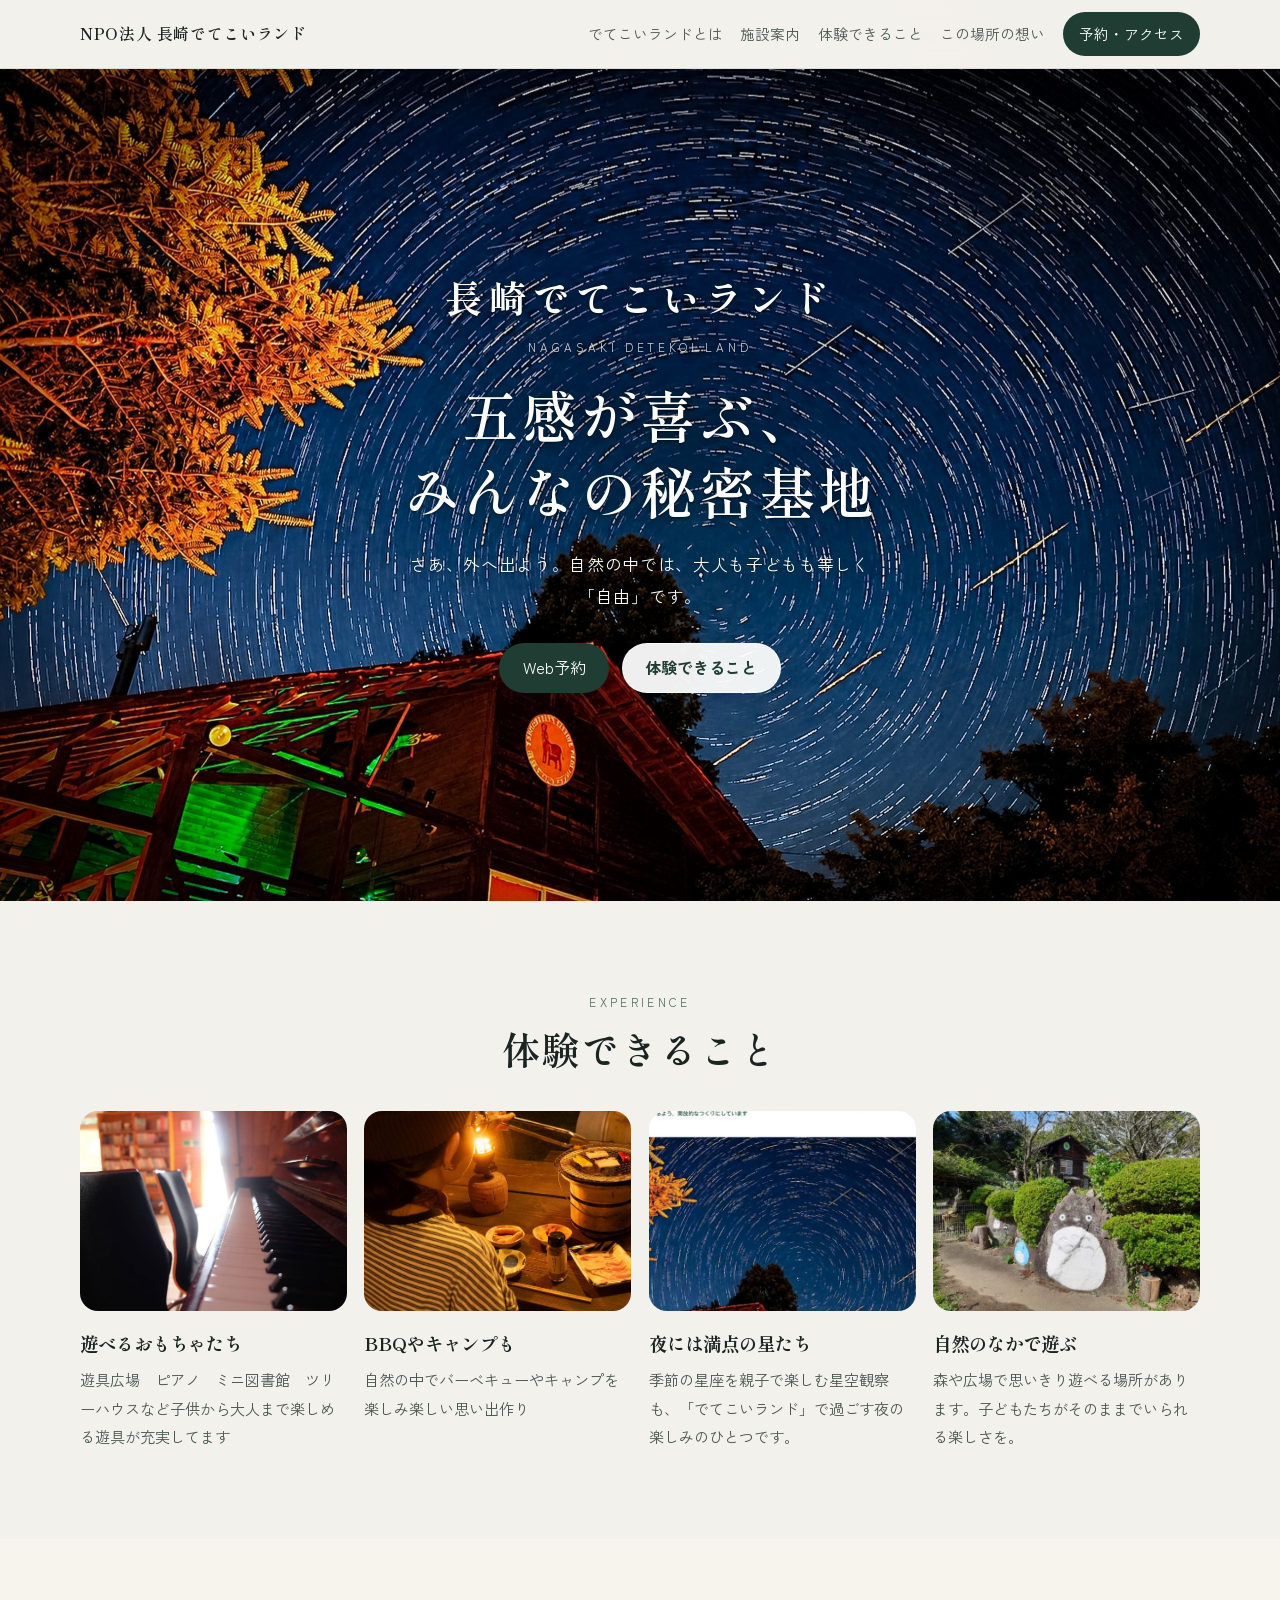
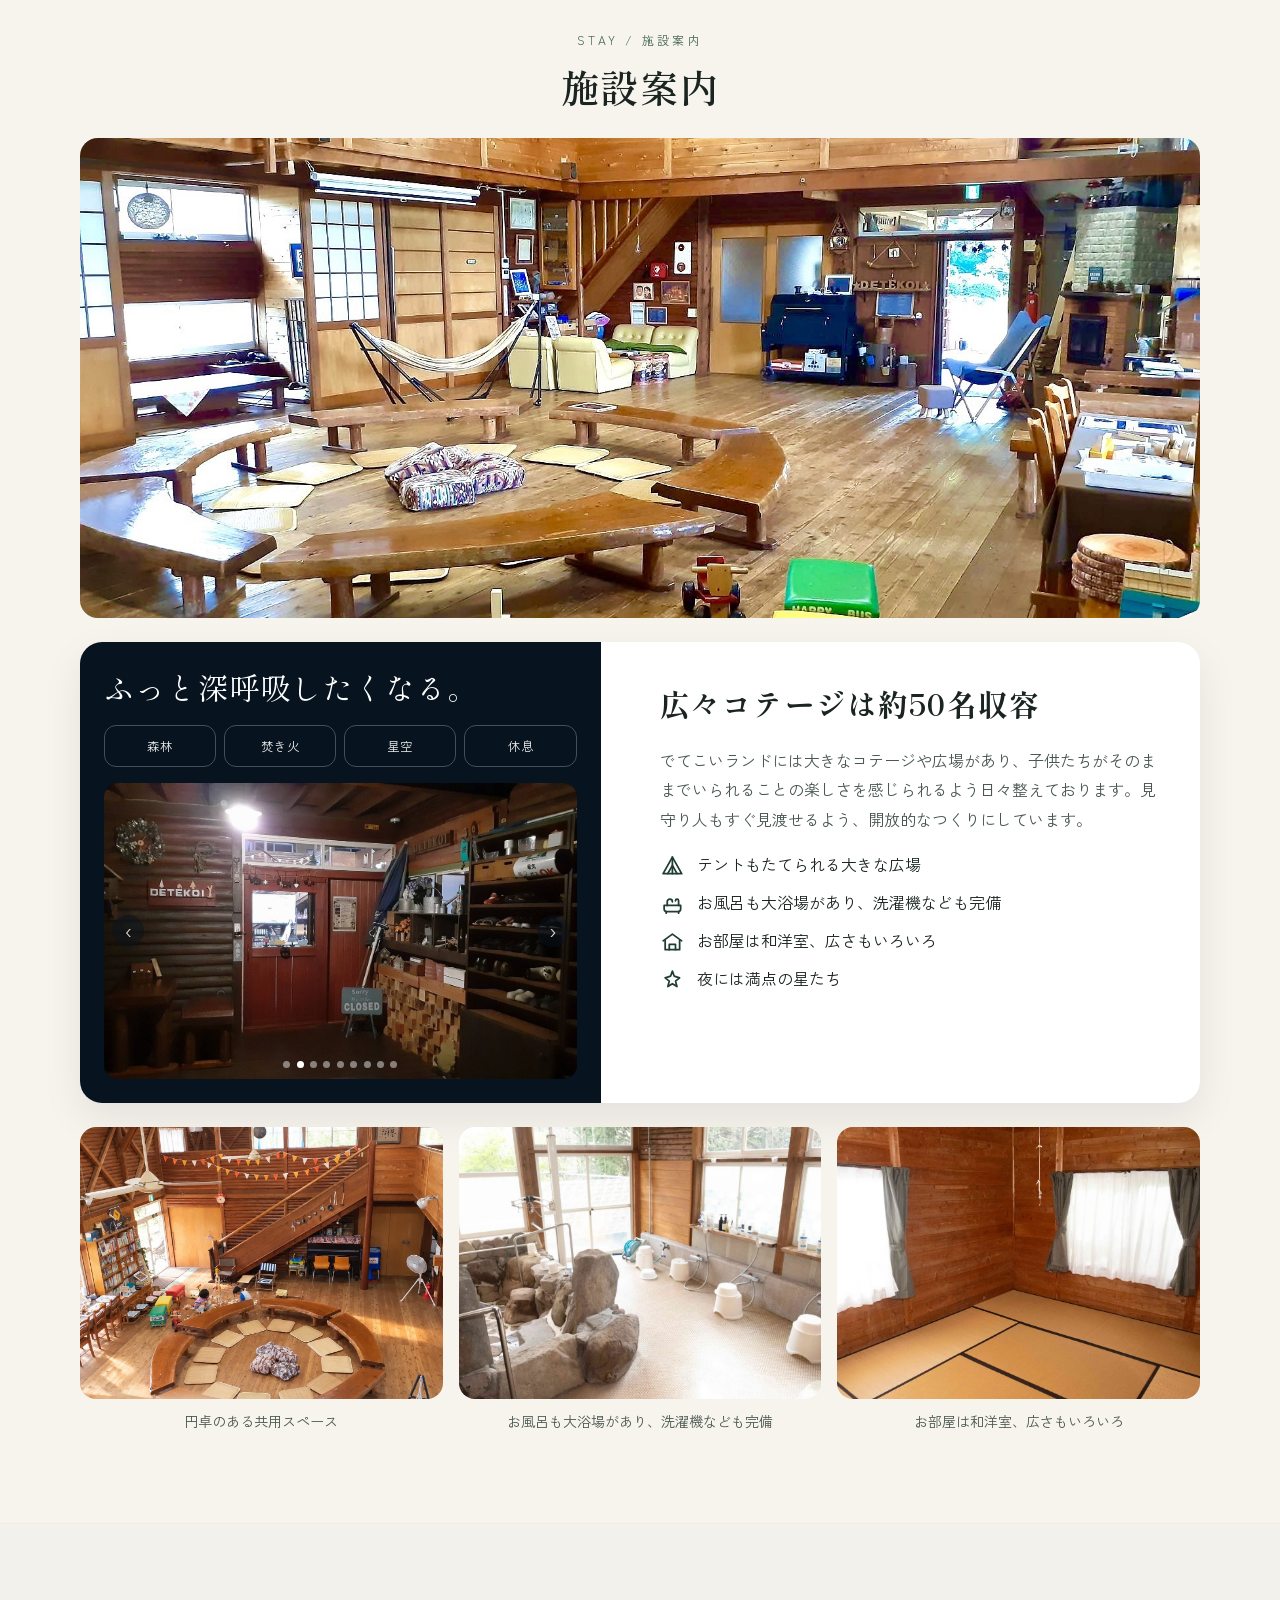
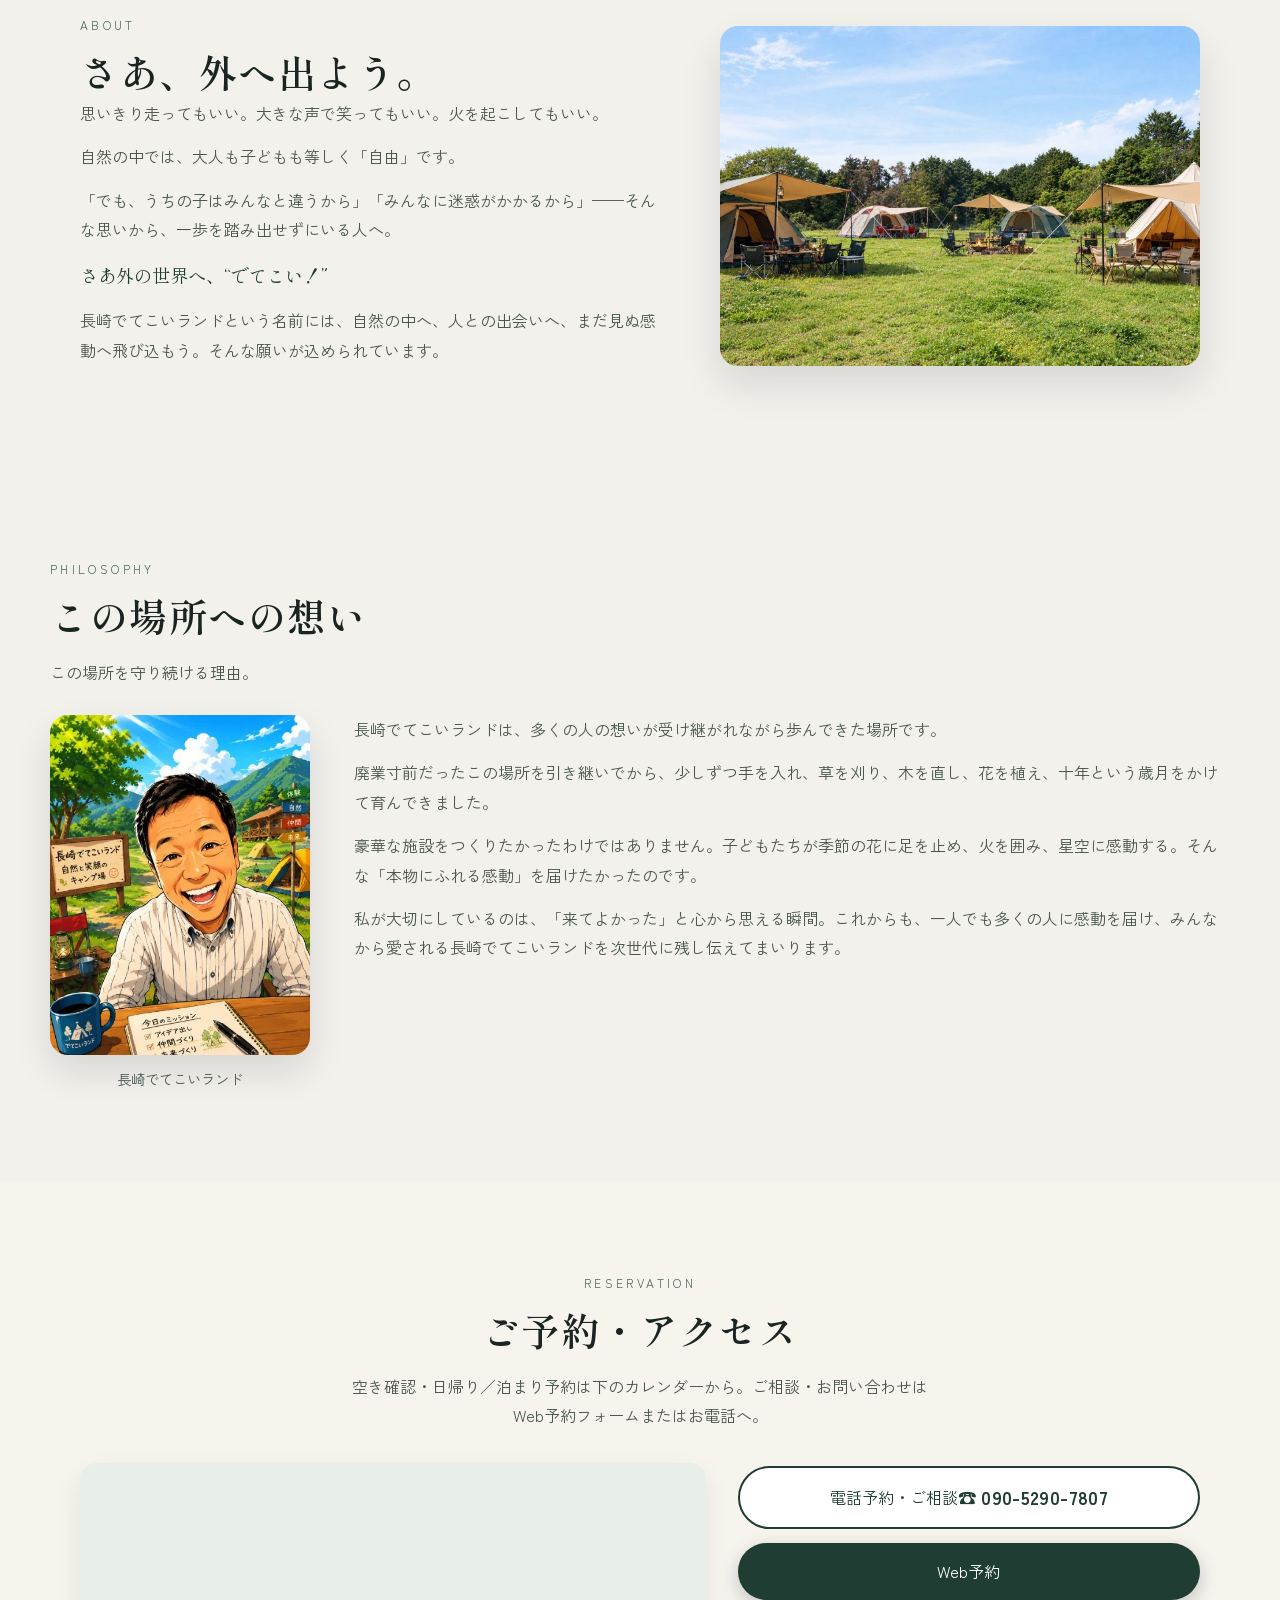
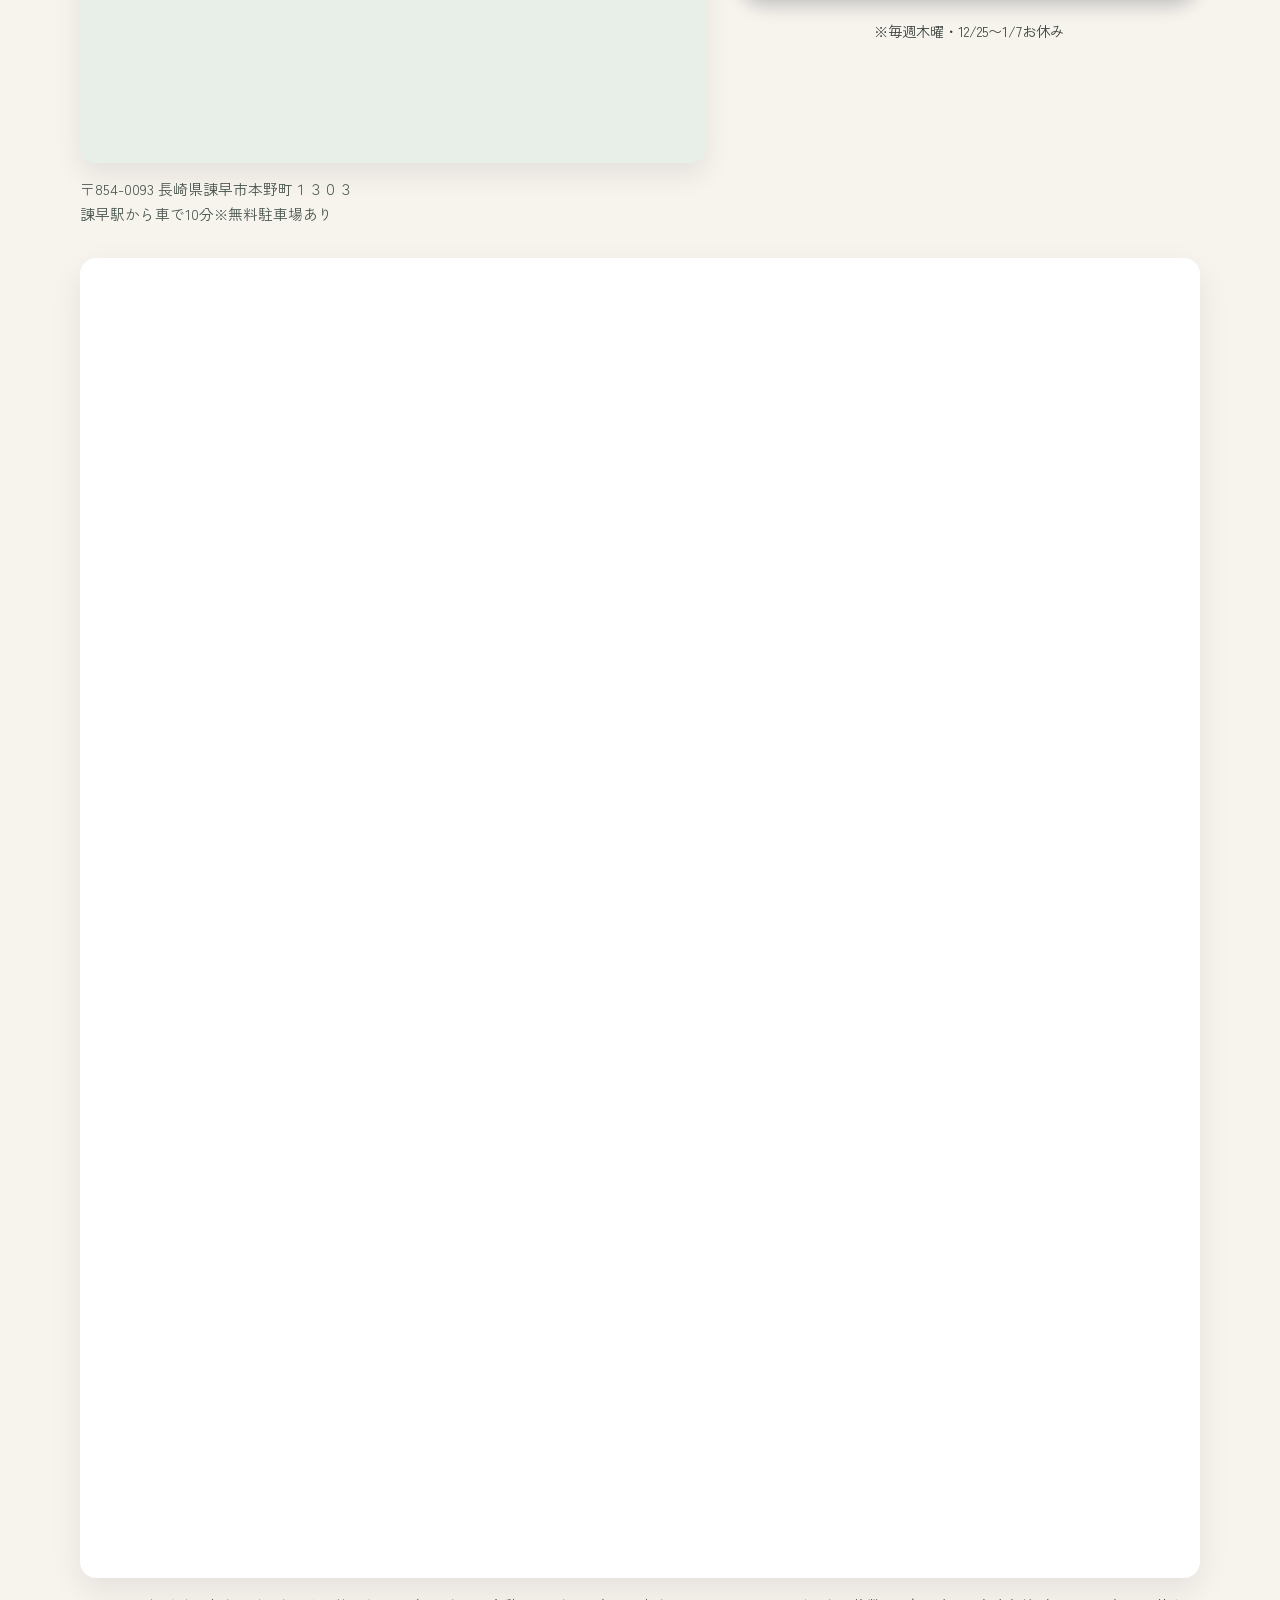
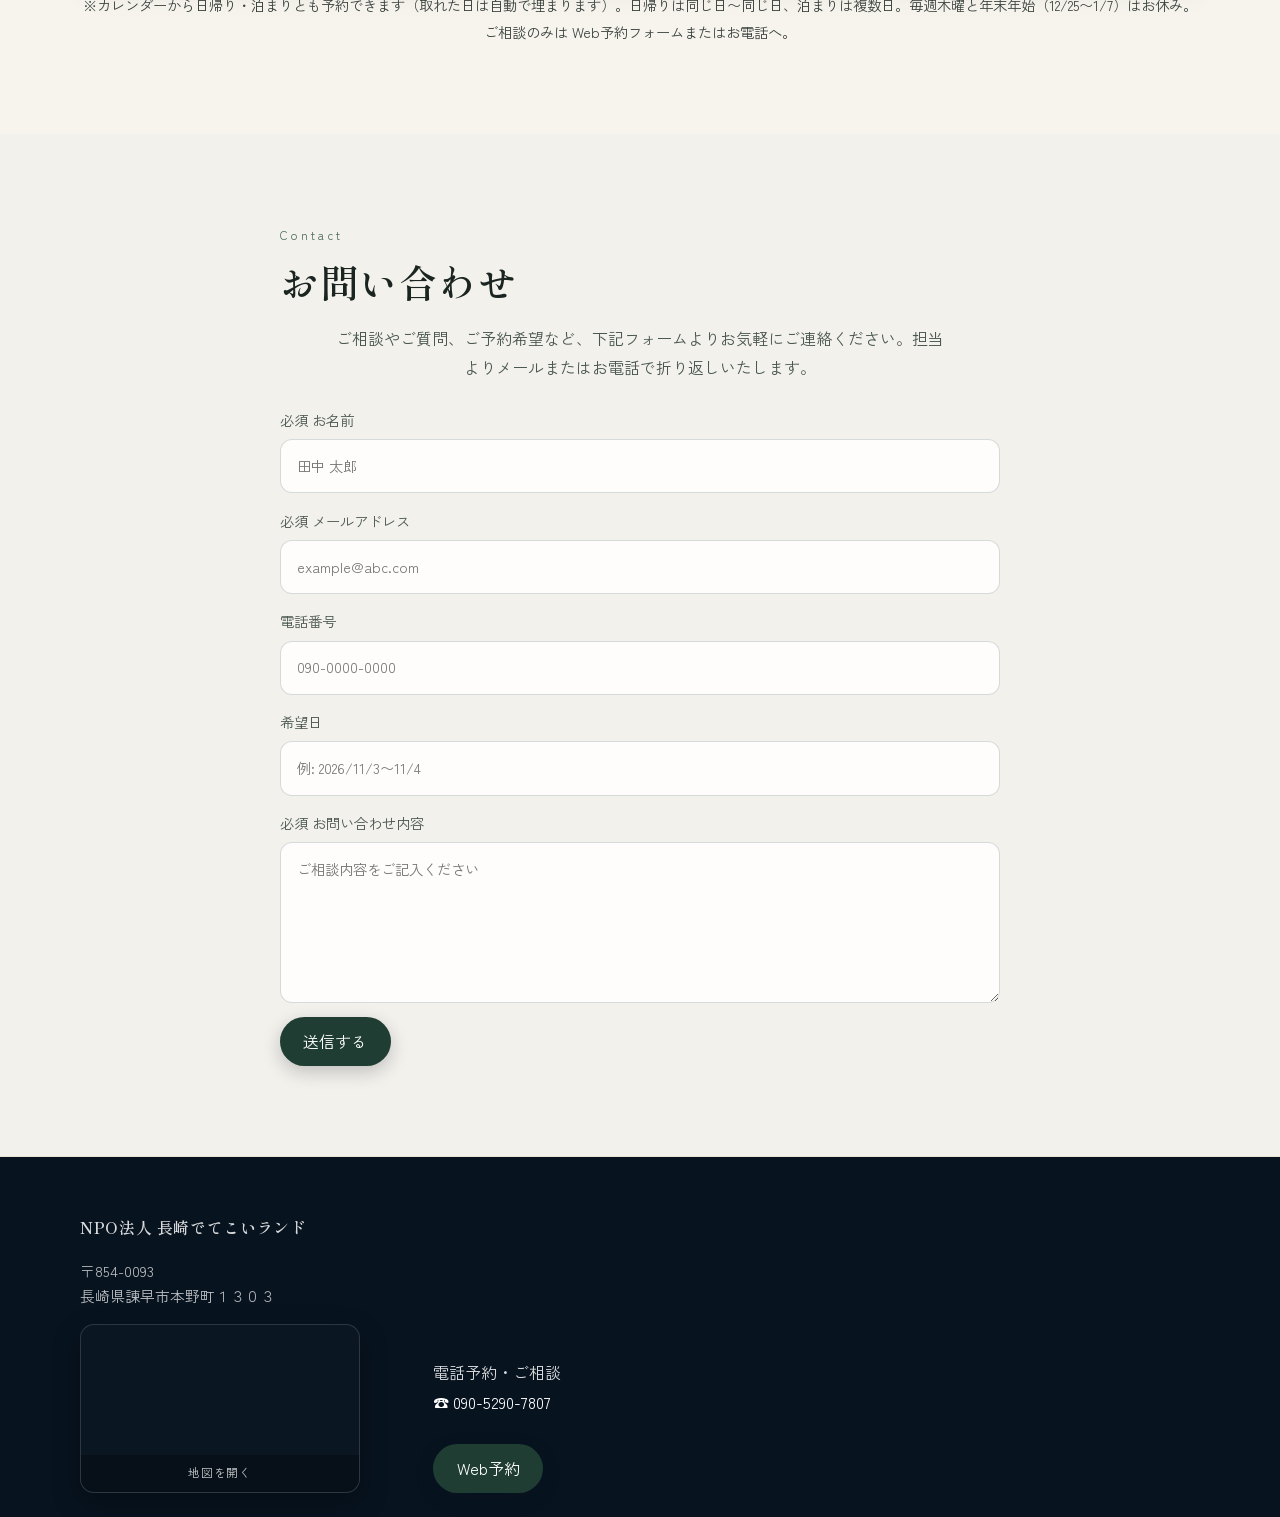
==== detekoi-land-mockup/index.html @ ee95f885 "Update reserve copy for day-use and overnight SuperSaaS booking Reflect calendar booking for both 日帰" ====
<!DOCTYPE html>
<html lang="ja">
<head>
  <meta charset="UTF-8" />
  <meta name="viewport" content="width=device-width, initial-scale=1" />
  <title>長崎でてこいランド｜キャンプ・コテージ・秘密基地（諫早）</title>
  <meta name="description" content="NPO法人長崎でてこいランドは、諫早市本野町の自然の中でキャンプ・コテージ・焚き火・星空を楽しめるみんなの秘密基地。ファミリー向けの自然体験をお待ちしています。" />
  <meta name="robots" content="index,follow" />
  <link rel="canonical" href="https://detekoiland-nagasaki.jp/" />
  <meta property="og:type" content="website" />
  <meta property="og:locale" content="ja_JP" />
  <meta property="og:site_name" content="長崎でてこいランド" />
  <meta property="og:url" content="https://detekoiland-nagasaki.jp/" />
  <meta property="og:title" content="長崎でてこいランド｜キャンプ・コテージ・秘密基地（諫早）" />
  <meta property="og:description" content="NPO法人長崎でてこいランドは、諫早市本野町の自然の中でキャンプ・コテージ・焚き火・星空を楽しめるみんなの秘密基地。ファミリー向けの自然体験をお待ちしています。" />
  <meta property="og:image" content="https://inainai-baa.github.io/ebay-profit-calculator/detekoi-land-mockup/assets/photos/hero-bg.jpg" />
  <meta property="og:image:alt" content="長崎でてこいランドのキャンプ場・コテージ（みんなの秘密基地）" />
  <meta name="twitter:card" content="summary_large_image" />
  <meta name="twitter:title" content="長崎でてこいランド｜キャンプ・コテージ・秘密基地（諫早）" />
  <meta name="twitter:description" content="諫早・本野町でキャンプ・コテージ・焚き火・星空を楽しめるNPO法人長崎でてこいランド。" />
  <meta name="twitter:image" content="https://inainai-baa.github.io/ebay-profit-calculator/detekoi-land-mockup/assets/photos/hero-bg.jpg" />
  <link rel="preconnect" href="https://fonts.googleapis.com" />
  <link rel="preconnect" href="https://fonts.gstatic.com" crossorigin />
  <link href="https://fonts.googleapis.com/css2?family=Shippori+Mincho:wght@500;600;700&family=Zen+Kaku+Gothic+New:wght@400;500;700&display=swap" rel="stylesheet" />
  <link rel="stylesheet" href="./styles.css" />
  <script type="application/ld+json">
  {
    "@context": "https://schema.org",
    "@type": ["Campground", "LodgingBusiness"],
    "name": "長崎でてこいランド",
    "alternateName": [
      "NPO法人長崎でてこいランド",
      "でてこいランド",
      "出てこいランド",
      "Nagasaki Detekoi Land"
    ],
    "description": "長崎県諫早市本野町にある、キャンプ・コテージ・焚き火・星空を楽しめる自然体験施設。みんなの秘密基地としてファミリーキャンプにも対応。",
    "url": "https://detekoiland-nagasaki.jp/",
    "telephone": "+81-90-5290-7807",
    "image": "https://inainai-baa.github.io/ebay-profit-calculator/detekoi-land-mockup/assets/photos/hero-bg.jpg",
    "address": {
      "@type": "PostalAddress",
      "postalCode": "854-0093",
      "addressRegion": "長崎県",
      "addressLocality": "諫早市",
      "streetAddress": "本野町1303",
      "addressCountry": "JP"
    },
    "geo": {
      "@type": "GeoCoordinates",
      "latitude": 32.900883,
      "longitude": 130.042824
    },
    "openingHoursSpecification": {
      "@type": "OpeningHoursSpecification",
      "description": "12/25〜1/7はお休み"
    },
    "amenityFeature": [
      { "@type": "LocationFeatureSpecification", "name": "コテージ宿泊" },
      { "@type": "LocationFeatureSpecification", "name": "テントサイト・広場" },
      { "@type": "LocationFeatureSpecification", "name": "焚き火・BBQ" },
      { "@type": "LocationFeatureSpecification", "name": "星空観察" },
      { "@type": "LocationFeatureSpecification", "name": "大浴場" }
    ]
  }
  </script>
</head>
<body>
  <a class="skip-link" href="#main">本文へスキップ</a>

  <header class="site-header">
    <div class="wrap header__inner">
      <a class="logo" href="#top">NPO法人 長崎でてこいランド</a>
      <button
        class="nav-toggle"
        type="button"
        aria-expanded="false"
        aria-controls="nav"
        data-nav-toggle
      >
        <span aria-hidden="true"></span>
        <span aria-hidden="true"></span>
        <span aria-hidden="true"></span>
        <span class="visually-hidden">メニュー</span>
      </button>
      <nav id="nav" class="nav" data-site-nav aria-label="メインメニュー">
        <a href="#about">でてこいランドとは</a>
        <a href="#facilities">施設案内</a>
        <a href="#services">体験できること</a>
        <a href="#philosophy">この場所の想い</a>
        <a class="nav__cta" href="#reserve">予約・アクセス</a>
      </nav>
    </div>
  </header>

  <main id="main">
    <!-- HERO: anime campsite/lodge Top; Daikanso-like staggered fade-up (Detekoi copy) -->
    <section class="hero" id="top">
      <div class="hero__media" aria-hidden="true">
        <img class="hero__photo" src="./assets/photos/hero-bg.jpg" alt="" />
        <div class="hero__veil"></div>
      </div>
      <div class="hero__content">
        <h1 class="hero__brand hero__reveal" data-reveal-delay="0">
          <span>長崎でてこいランド</span>
          <span class="hero__en">NAGASAKI DETEKOI LAND</span>
        </h1>
        <p class="hero__catch hero__reveal" data-reveal-delay="1">五感が喜ぶ、<br />みんなの秘密基地</p>
        <p class="hero__support hero__reveal" data-reveal-delay="2">さあ、外へ出よう。自然の中では、大人も子どもも等しく「自由」です。</p>
        <div class="hero__actions hero__reveal" data-reveal-delay="3">
          <a class="btn btn--solid" href="#contact">Web予約</a>
          <a class="btn btn--hero-secondary" href="#services">体験できること</a>
        </div>
      </div>
    </section>

    <!-- SERVICES (no scarecrow) -->
    <section class="section" id="services" data-reveal>
      <div class="wrap">
        <p class="label">EXPERIENCE</p>
        <h2>体験できること</h2>
        <div class="services" data-services-track tabindex="0">
          <article>
            <img src="./assets/photos/08-toys.jpg" alt="でてこいランドのピアノ" loading="lazy" />
            <h3>遊べるおもちゃたち</h3>
            <p>遊具広場　ピアノ　ミニ図書館　ツリーハウスなど子供から大人まで楽しめる遊具が充実してます</p>
          </article>
          <article>
            <img src="./assets/photos/09-campfire.jpg" alt="長崎でてこいランドの焚き火・BBQキャンプ体験" loading="lazy" />
            <h3>BBQやキャンプも</h3>
            <p>自然の中でバーベキューやキャンプを楽しみ楽しい思い出作り</p>
          </article>
          <article>
            <img src="./assets/photos/14-star-trails.jpg" alt="諫早・本野町で眺める長崎の星空（星の軌跡）" loading="lazy" />
            <h3>夜には満点の星たち</h3>
            <p>季節の星座を親子で楽しむ星空観察も、「でてこいランド」で過ごす夜の楽しみのひとつです。</p>
          </article>
          <article>
            <img src="./assets/photos/13-totoro-rocks.jpg" alt="でてこいランド周辺の自然のなかで遊ぶ岩場" loading="lazy" />
            <h3>自然のなかで遊ぶ</h3>
            <p>森や広場で思いきり遊べる場所があります。子どもたちがそのままでいられる楽しさを。</p>
          </article>
        </div>
        <p class="swipe-hint">← スワイプして見る →</p>
      </div>
    </section>

    <!-- FACILITY INTRO (client-requested STAY block) -->
    <section class="section section--soft" id="facilities" data-reveal>
      <div class="wrap">
        <p class="label">STAY / 施設案内</p>
        <h2>施設案内</h2>
        <figure class="facility-overview">
          <img src="./assets/photos/facility-overview.jpg" alt="長崎でてこいランドの広々としたコテージ内観" loading="lazy" />
        </figure>
        <div class="stay-panel">
          <div class="stay-panel__visual">
            <p class="stay-panel__catch soft-reveal">ふっと深呼吸したくなる。</p>
            <ul class="stay-cues" aria-label="施設の雰囲気">
              <li><span>森林</span></li>
              <li><span>焚き火</span></li>
              <li><span>星空</span></li>
              <li><span>休息</span></li>
            </ul>
            <div class="facility-slideshow" data-facility-slideshow aria-roledescription="carousel" aria-label="施設写真スライドショー">
              <div class="facility-slideshow__viewport">
                <img class="is-active" src="./assets/photos/slides/slide-01-night-lodge.jpg" alt="夜、あたたかな灯りがともるログハウス" />
                <img src="./assets/photos/slides/slide-02-genkan.jpg" alt="でてこいランドの玄関" loading="lazy" />
                <img src="./assets/photos/slides/slide-03-deck.jpg" alt="デッキとDETEKOIのサイン" loading="lazy" />
                <img src="./assets/photos/slides/slide-05-desks.jpg" alt="学校机と黒板のある木の部屋" loading="lazy" />
                <img src="./assets/photos/slides/slide-06-bath.jpg" alt="大浴場" loading="lazy" />
                <img src="./assets/photos/slides/slide-07-washitsu.jpg" alt="和室のお部屋" loading="lazy" />
                <img src="./assets/photos/slides/slide-08-toys.jpg" alt="おもちゃコーナー" loading="lazy" />
                <img src="./assets/photos/slides/slide-09-field.jpg" alt="大きな広場" loading="lazy" />
                <img src="./assets/photos/slides/slide-10-entrance.jpg" alt="施設へのアプローチ" loading="lazy" />
              </div>
              <div class="facility-slideshow__dots" data-slideshow-dots aria-hidden="true"></div>
              <button type="button" class="facility-slideshow__btn facility-slideshow__btn--prev" data-slideshow-prev aria-label="前の写真">‹</button>
              <button type="button" class="facility-slideshow__btn facility-slideshow__btn--next" data-slideshow-next aria-label="次の写真">›</button>
            </div>
          </div>
          <div class="stay-panel__copy">
            <h3>広々コテージは約50名収容</h3>
            <p>でてこいランドには大きなコテージや広場があり、子供たちがそのままでいられることの楽しさを感じられるよう日々整えております。見守り人もすぐ見渡せるよう、開放的なつくりにしています。</p>
            <ul class="bullets">
              <li>
                <span class="bullet-icon" aria-hidden="true">
                  <svg viewBox="0 0 24 24" fill="none" stroke="currentColor" stroke-width="1.7" stroke-linecap="round" stroke-linejoin="round"><path d="M12 3 3 19h18L12 3z"/><path d="M12 3v16"/><path d="M7.5 19 12 11l4.5 8"/></svg>
                </span>
                <span>テントもたてられる大きな広場</span>
              </li>
              <li>
                <span class="bullet-icon" aria-hidden="true">
                  <svg viewBox="0 0 24 24" fill="none" stroke="currentColor" stroke-width="1.7" stroke-linecap="round" stroke-linejoin="round"><path d="M4 13h16v3.5A2.5 2.5 0 0 1 17.5 19h-11A2.5 2.5 0 0 1 4 16.5V13z"/><path d="M7 13V9.5a2.5 2.5 0 0 1 5 0"/><path d="M18 13V8.5a1.5 1.5 0 1 0-3 0"/><path d="M6 19v1.5"/><path d="M18 19v1.5"/></svg>
                </span>
                <span>お風呂も大浴場があり、洗濯機なども完備</span>
              </li>
              <li>
                <span class="bullet-icon" aria-hidden="true">
                  <svg viewBox="0 0 24 24" fill="none" stroke="currentColor" stroke-width="1.7" stroke-linecap="round" stroke-linejoin="round"><path d="M3 10.5 12 4l9 6.5"/><path d="M5 10v9h14v-9"/><path d="M9 19v-5h6v5"/></svg>
                </span>
                <span>お部屋は和洋室、広さもいろいろ</span>
              </li>
              <li>
                <span class="bullet-icon" aria-hidden="true">
                  <svg viewBox="0 0 24 24" fill="none" stroke="currentColor" stroke-width="1.7" stroke-linecap="round" stroke-linejoin="round"><path d="m12 3 1.7 4.8L19 9.5l-4 3.2L16.4 18 12 15.2 7.6 18 9 12.7l-4-3.2 5.3-1.7L12 3z"/></svg>
                </span>
                <span>夜には満点の星たち</span>
              </li>
            </ul>
          </div>
        </div>
        <div class="facility-strip">
          <figure>
            <img src="./assets/photos/04-facility-interior.jpg" alt="円卓のある共用スペース" loading="lazy" />
            <figcaption>円卓のある共用スペース</figcaption>
          </figure>
          <figure>
            <img src="./assets/photos/07-bath.jpg" alt="大浴場" loading="lazy" />
            <figcaption>お風呂も大浴場があり、洗濯機なども完備</figcaption>
          </figure>
          <figure>
            <img src="./assets/photos/06-guest-room.jpg" alt="和室" loading="lazy" />
            <figcaption>お部屋は和洋室、広さもいろいろ</figcaption>
          </figure>
        </div>
      </div>
    </section>

    <!-- ABOUT + 玄関 photo (not fence) -->
    <section class="section" id="about" data-reveal>
      <div class="wrap split">
        <div>
          <p class="label">ABOUT</p>
          <h2>さあ、外へ出よう。</h2>
          <div class="prose">
            <p>思いきり走ってもいい。大きな声で笑ってもいい。火を起こしてもいい。</p>
            <p>自然の中では、大人も子どもも等しく「自由」です。</p>
            <p>「でも、うちの子はみんなと違うから」「みんなに迷惑がかかるから」——そんな思いから、一歩を踏み出せずにいる人へ。</p>
            <p class="em">さあ外の世界へ、“でてこい！”</p>
            <p>長崎でてこいランドという名前には、自然の中へ、人との出会いへ、まだ見ぬ感動へ飛び込もう。そんな願いが込められています。</p>
          </div>
        </div>
        <figure>
          <img src="./assets/photos/18-campsite-tents-field.jpg" alt="長崎でてこいランドの広場に並ぶテントとキャンプサイト" loading="lazy" />
        </figure>
      </div>
    </section>

    <!-- PHILOSOPHY + caricature -->
    <section class="section" id="philosophy" data-reveal>
      <div class="wrap philosophy-wrap">
        <p class="label">PHILOSOPHY</p>
        <h2>この場所への想い</h2>
        <p class="lede lede--left">この場所を守り続ける理由。</p>
        <div class="philosophy-grid">
          <figure class="portrait">
            <img src="./assets/photos/17-director-illust.jpg" alt="長崎でてこいランド 似顔ライター画" loading="lazy" />
            <figcaption>長崎でてこいランド</figcaption>
          </figure>
          <div class="prose philosophy-copy">
            <p>長崎でてこいランドは、多くの人の想いが受け継がれながら歩んできた場所です。</p>
            <p>廃業寸前だったこの場所を引き継いでから、少しずつ手を入れ、草を刈り、木を直し、花を植え、十年という歳月をかけて育んできました。</p>
            <p>豪華な施設をつくりたかったわけではありません。子どもたちが季節の花に足を止め、火を囲み、星空に感動する。そんな「本物にふれる感動」を届けたかったのです。</p>
            <p>私が大切にしているのは、「来てよかった」と心から思える瞬間。これからも、一人でも多くの人に感動を届け、みんなから愛される長崎でてこいランドを次世代に残し伝えてまいります。</p>
          </div>
        </div>
      </div>
    </section>

    <!-- ご予約・アクセス (ported from old Studio reservation block; stays on Variant B) -->
    <section class="section section--soft reserve-section" id="reserve" data-reveal>
      <div class="wrap">
        <p class="label">RESERVATION</p>
        <h2>ご予約・アクセス</h2>
        <p class="lede">空き確認・日帰り／泊まり予約は下のカレンダーから。ご相談・お問い合わせは Web予約フォームまたはお電話へ。</p>

        <div class="reserve-grid">
          <div class="reserve-map">
            <iframe
              title="長崎でてこいランドの地図"
              loading="lazy"
              referrerpolicy="no-referrer-when-downgrade"
              src="https://maps.google.com/maps?q=%E9%95%B7%E5%B4%8E%E3%81%A7%E3%81%A6%E3%81%93%E3%81%84%E3%83%A9%E3%83%B3%E3%83%89+%E8%AB%A7%E6%97%A9%E5%B8%82%E6%9C%AC%E9%87%8E%E7%94%BA&z=15&output=embed&hl=ja"
            ></iframe>
            <address class="reserve-address">
              〒854-0093 長崎県諫早市本野町１３０３<br />
              諫早駅から車で10分※無料駐車場あり
            </address>
          </div>

          <div class="reserve-actions">
            <a class="btn btn--outline reserve-phone" href="tel:09052907807">
              電話予約・ご相談<br /><strong>☎ 090-5290-7807</strong>
            </a>
            <a class="btn btn--solid reserve-web" href="#contact">Web予約</a>
            <p class="note reserve-holiday">※毎週木曜・12/25〜1/7お休み</p>
          </div>
        </div>

        <!--
          Calendar source (2026-10-16): SuperSaaS Resource schedule「日貸し」(id 854289)
          https://www.supersaas.jp/schedule/detekoiland/日貸し
          One facility resource; guest picks 利用区分 日帰り/泊まり; from–to dates.
          Thursday weekly closed + 12/25–1/7 special closed. Map / phone / Web予約→#contact unchanged.
        -->
        <div
          class="reserve-calendar is-ready"
          id="reserve-calendar"
          data-calendar-source="supersaas"
          data-supersaas-account="detekoiland"
          data-supersaas-schedule-url="https://www.supersaas.jp/schedule/detekoiland/日貸し?view=month"
        >
          <iframe
            class="reserve-calendar__frame"
            id="reserve-calendar-frame"
            title="長崎でてこいランド 日帰り・泊まり予約カレンダー"
            loading="lazy"
            referrerpolicy="no-referrer-when-downgrade"
            data-calendar-embed
            src="https://www.supersaas.jp/schedule/detekoiland/日貸し?view=month"
          ></iframe>
        </div>
        <p class="note reserve-calendar-note" id="booking">
          ※カレンダーから日帰り・泊まりとも予約できます（取れた日は自動で埋まります）。日帰りは同じ日〜同じ日、泊まりは複数日。毎週木曜と年末年始（12/25〜1/7）はお休み。ご相談のみは Web予約フォームまたはお電話へ。
        </p>
      </div>
    </section>

    <!-- CONTACT (in-page on Variant B — Web予約 stays on B) -->
    <section class="section" id="contact" data-reveal>
      <div class="wrap narrow">
        <p class="label">Contact</p>
        <h2>お問い合わせ</h2>
        <p class="lede">ご相談やご質問、ご予約希望など、下記フォームよりお気軽にご連絡ください。担当よりメールまたはお電話で折り返しいたします。</p>
        <form class="form" id="contact-form" name="お問い合わせ_B" action="#contact" method="get">
          <label>
            必須 お名前
            <input type="text" name="name" placeholder="田中 太郎" required autocomplete="name" />
          </label>
          <label>
            必須 メールアドレス
            <input type="email" name="email" placeholder="example@abc.com" required autocomplete="email" />
          </label>
          <label>
            電話番号
            <input type="tel" name="tel" placeholder="090-0000-0000" autocomplete="tel" />
          </label>
          <label>
            希望日
            <input type="text" name="preferred_date" placeholder="例: 2026/11/3〜11/4" />
          </label>
          <label>
            必須 お問い合わせ内容
            <textarea name="message" rows="5" placeholder="ご相談内容をご記入ください" required></textarea>
          </label>
          <button class="btn btn--solid" type="submit">送信する</button>
        </form>
      </div>
    </section>
  </main>

  <footer class="footer">
    <div class="wrap footer__inner">
      <div class="footer__left">
        <div class="footer__brand">
          <p class="logo">NPO法人 長崎でてこいランド</p>
          <p>〒854-0093<br />長崎県諫早市本野町１３０３</p>
        </div>
        <a
          class="footer__map"
          href="https://www.google.com/maps/search/?api=1&query=%E9%95%B7%E5%B4%8E%E3%81%A7%E3%81%A6%E3%81%93%E3%81%84%E3%83%A9%E3%83%B3%E3%83%89+%E8%AB%A7%E6%97%A9%E5%B8%82%E6%9C%AC%E9%87%8E%E7%94%BA"
          target="_blank"
          rel="noopener noreferrer"
          aria-label="Googleマップで長崎でてこいランドの場所を開く"
        >
          <iframe
            title="長崎でてこいランドの地図"
            loading="lazy"
            referrerpolicy="no-referrer-when-downgrade"
            src="https://maps.google.com/maps?q=%E9%95%B7%E5%B4%8E%E3%81%A7%E3%81%A6%E3%81%93%E3%81%84%E3%83%A9%E3%83%B3%E3%83%89+%E8%AB%A7%E6%97%A9%E5%B8%82%E6%9C%AC%E9%87%8E%E7%94%BA&z=15&output=embed&hl=ja"
          ></iframe>
          <span class="footer__map-caption">地図を開く</span>
        </a>
      </div>
      <div class="footer__contact">
        <p>電話予約・ご相談<br /><a href="tel:09052907807">☎ 090-5290-7807</a></p>
        <a class="btn btn--solid" href="#contact">Web予約</a>
      </div>
    </div>
  </footer>
  <script src="./main.js" defer></script>
</body>
</html>
---- detekoi-land-mockup/styles.css ----
:root {
  --night: #0b1c2c;
  --night-deep: #07131f;
  --forest: #1f3d32;
  --moss: #4a6b58;
  --wood: #a67c52;
  --sand: #ebe4d6;
  --mist: #f3f1ec;
  --ink: #1a2420;
  --soft: #4a5750;
  --white: #fbfcfb;
  --font-display: "Shippori Mincho", "Hiragino Mincho ProN", serif;
  --font-body: "Zen Kaku Gothic New", "Hiragino Sans", sans-serif;
  --ease: cubic-bezier(0.22, 1, 0.36, 1);
}

* { box-sizing: border-box; }
html { scroll-behavior: smooth; }
body {
  margin: 0;
  font-family: var(--font-body);
  color: var(--ink);
  background:
    radial-gradient(900px 420px at 100% 0%, rgba(31,61,50,.08), transparent 60%),
    linear-gradient(180deg, var(--mist), var(--sand));
  line-height: 1.85;
}
img { max-width: 100%; display: block; height: auto; }
a { color: inherit; text-decoration: none; }
button, input, textarea { font: inherit; }
.skip-link { position: absolute; left: 1rem; top: -4rem; background: var(--forest); color: #fff; padding: .7rem 1rem; }
.skip-link:focus { top: 1rem; }
.wrap { width: min(1120px, calc(100% - 2.5rem)); margin: 0 auto; }

.site-header {
  position: sticky; top: 0; z-index: 40;
  backdrop-filter: blur(12px);
  background: rgba(243,241,236,.9);
  border-bottom: 1px solid rgba(31,61,50,.1);
}
.header__inner {
  position: relative;
  min-height: 68px;
  display: flex;
  align-items: center;
  justify-content: space-between;
  gap: 1rem;
}
.logo { font-family: var(--font-display); font-weight: 600; letter-spacing: .04em; }
.visually-hidden {
  position: absolute; width: 1px; height: 1px; padding: 0; margin: -1px;
  overflow: hidden; clip: rect(0, 0, 0, 0); white-space: nowrap; border: 0;
}
.nav { display: flex; gap: 1.1rem; align-items: center; font-size: .92rem; color: var(--soft); }
.nav__cta { background: var(--forest); color: #fff !important; padding: .5rem 1rem; border-radius: 999px; }
.nav-toggle {
  display: none;
  width: 2.6rem;
  height: 2.6rem;
  border: 0;
  border-radius: 10px;
  background: transparent;
  padding: 0.55rem;
  cursor: pointer;
  position: relative;
  z-index: 2;
}
.nav-toggle span[aria-hidden="true"] {
  display: block;
  height: 2px;
  margin: 5px 0;
  background: var(--forest);
  border-radius: 2px;
  transition: transform .25s var(--ease), opacity .2s var(--ease);
}
.nav-toggle[aria-expanded="true"] span[aria-hidden="true"]:nth-child(1) {
  transform: translateY(7px) rotate(45deg);
}
.nav-toggle[aria-expanded="true"] span[aria-hidden="true"]:nth-child(2) {
  opacity: 0;
}
.nav-toggle[aria-expanded="true"] span[aria-hidden="true"]:nth-child(3) {
  transform: translateY(-7px) rotate(-45deg);
}
body.nav-open { overflow: hidden; }

.hero {
  position: relative; min-height: calc(100svh - 68px);
  display: grid; place-items: center; color: var(--white); overflow: hidden;
}
.hero__media { position: absolute; inset: 0; }
.hero__media img,
.hero__photo {
  width: 100%; height: 100%; object-fit: cover; object-position: center 42%;
  transform: scale(1.08);
  opacity: 0;
  animation: heroBgIn 1500ms var(--ease) forwards;
}
.hero.is-settled .hero__photo {
  animation: heroBgIn 1500ms var(--ease) forwards, heroKenBurns 20s ease-in-out 1.5s infinite alternate;
}
/* Daytime campsite hero — hide night starfield; keep source image shadows as-is */
.hero__media canvas { display: none; }
.hero__veil {
  display: none;
}
.hero__content {
  position: relative; z-index: 1; text-align: center;
  padding: 4rem 1.25rem 5rem; max-width: 46rem;
  /* Text-only readability — no full-bleed dim over the art */
  text-shadow:
    0 1px 2px rgba(0,0,0,.5),
    0 2px 14px rgba(0,0,0,.35),
    0 0 28px rgba(0,0,0,.22);
}
.hero__content::before {
  content: "";
  position: absolute;
  inset: 12% 8%;
  z-index: -1;
  pointer-events: none;
  background: radial-gradient(ellipse at 50% 45%, rgba(0,0,0,.16), transparent 68%);
}
.hero__brand { margin: 0 0 1.15rem; display: grid; gap: .35rem; }
.hero h1.hero__brand {
  font-size: inherit; font-weight: inherit; line-height: inherit; letter-spacing: inherit;
}
.hero__brand span:first-child {
  font-family: var(--font-display); font-size: clamp(1.55rem, 3.2vw, 2.35rem);
  font-weight: 700; letter-spacing: .14em;
}
.hero__en { font-size: .72rem; letter-spacing: .34em; opacity: .82; }
.hero__catch {
  margin: 0; font-family: var(--font-display); font-weight: 600;
  font-size: clamp(2.1rem, 5.5vw, 3.5rem); line-height: 1.35; letter-spacing: .06em;
}
.hero__support {
  margin: 1.35rem auto 0; max-width: 30rem; opacity: .92;
  font-size: clamp(.95rem, 1.6vw, 1.05rem); line-height: 1.9; letter-spacing: .04em;
}
.hero__actions { margin-top: 1.9rem; display: flex; flex-wrap: wrap; gap: .8rem; justify-content: center; text-shadow: none; }

/* Daikanso-like soft “ふわっ” fade-up (brand → catch → support → CTA) */
.hero__reveal {
  opacity: 0;
  transform: translateY(28px);
  animation: heroFadeUp 1600ms cubic-bezier(0.16, 1, 0.3, 1) forwards;
}
.hero__reveal[data-reveal-delay="0"] { animation-delay: 700ms; }
.hero__reveal[data-reveal-delay="1"] { animation-delay: 1400ms; }
.hero__reveal[data-reveal-delay="2"] { animation-delay: 2100ms; }
.hero__reveal[data-reveal-delay="3"] { animation-delay: 2800ms; }

@keyframes heroFadeUp {
  from { opacity: 0; transform: translateY(28px); filter: blur(2px); }
  to { opacity: 1; transform: translateY(0); filter: blur(0); }
}
@keyframes heroBgIn {
  from { opacity: 0; transform: scale(1.08); }
  to { opacity: 1; transform: scale(1); }
}
@keyframes heroKenBurns {
  from { transform: scale(1); }
  to { transform: scale(1.05); }
}
@keyframes softFloatIn {
  from { opacity: 0; transform: translateY(18px); filter: blur(1.5px); }
  to { opacity: 1; transform: translateY(0); filter: blur(0); }
}

@media (prefers-reduced-motion: reduce) {
  .hero__photo,
  .hero.is-settled .hero__photo,
  .hero__reveal,
  .soft-reveal {
    animation: none !important;
    opacity: 1 !important;
    transform: none !important;
    filter: none !important;
  }
}

.btn {
  display: inline-flex; align-items: center; justify-content: center; text-align: center;
  min-height: 3rem; padding: .8rem 1.4rem; border-radius: 999px; border: 1px solid transparent;
  transition: transform .2s var(--ease), background .2s var(--ease);
  line-height: 1.35;
}
.btn:hover { transform: translateY(-1px); }
.btn--solid { background: var(--forest); color: #fff; box-shadow: 0 6px 18px rgba(7,19,31,.22); }
.btn--ghost { border-color: rgba(255,255,255,.7); color: #fff; background: rgba(255,255,255,.06); }
/* Solid cream secondary — readable on busy campsite art */
.btn--hero-secondary {
  border-color: rgba(251,252,251,.95);
  background: rgba(251,252,251,.95);
  color: var(--forest);
  font-weight: 700;
  box-shadow: 0 6px 18px rgba(7,19,31,.2);
}
.btn--hero-secondary:hover { background: #fff; }
.btn--light { background: #fff; color: var(--forest); }

.section {
  position: relative;
  z-index: 1;
  isolation: isolate;
  padding: clamp(3.8rem, 7vw, 5.8rem) 0;
  background: var(--mist);
}
.section--soft { background: #f7f4ee; }
.section--night { background: var(--night-deep); color: rgba(251,252,251,.9); }
.label { margin: 0 0 .6rem; font-size: .75rem; letter-spacing: .28em; color: var(--moss); text-align: center; }
.label--light { color: rgba(232,228,218,.7); }
.section h2, .cta-band h2 {
  margin: 0; text-align: center; font-family: var(--font-display); font-weight: 600;
  font-size: clamp(1.7rem, 3.4vw, 2.4rem); letter-spacing: .04em; line-height: 1.4;
}
.section--night h2 { color: #fff; }
.lede { margin: .9rem auto 0; max-width: 38rem; text-align: center; color: var(--soft); }
.lede--left { text-align: left; margin-left: 0; }
.swipe-hint { display: none; text-align: center; color: var(--soft); font-size: .8rem; letter-spacing: .1em; }

.services {
  margin-top: 2.2rem;
  display: grid; grid-template-columns: repeat(4, minmax(0,1fr)); gap: 1.1rem;
}
.services article { margin: 0; }
.services img { width: 100%; aspect-ratio: 4/3; object-fit: cover; border-radius: 18px; }
.services h3 { margin: .9rem 0 .35rem; font-family: var(--font-display); font-size: 1.15rem; }
.services p { margin: 0; color: var(--soft); font-size: .95rem; }

.cta-band {
  position: relative;
  z-index: 2;
  isolation: isolate;
  margin: 0;
  padding: clamp(3.2rem, 6vw, 4.8rem) 0;
  background: linear-gradient(160deg, var(--forest), var(--night));
  color: #fff;
  /* prevent stacking overlap with adjacent sections */
  box-shadow: none;
  overflow: hidden;
}

.facility-overview {
  margin: 1.5rem 0 0;
  border-radius: 18px;
  overflow: hidden;
  background: #dfe8e2;
}
.facility-overview img {
  display: block;
  width: 100%;
  aspect-ratio: 21 / 9;
  object-fit: cover;
  object-position: center 45%;
}

.stay-panel {
  margin-top: 1.5rem;
  display: grid;
  grid-template-columns: 0.95fr 1.05fr;
  gap: 1.5rem;
  align-items: stretch;
  background: #fff;
  border-radius: 22px;
  overflow: hidden;
  box-shadow: 0 16px 40px rgba(7, 19, 31, 0.08);
}
.stay-panel__visual {
  position: relative;
  background: var(--night-deep);
  color: #fff;
  padding: 1.5rem;
  display: grid;
  gap: 1rem;
  align-content: start;
}
.stay-panel__catch {
  margin: 0;
  font-family: var(--font-display);
  font-size: clamp(1.4rem, 2.8vw, 1.9rem);
  letter-spacing: 0.04em;
  line-height: 1.4;
}
.soft-reveal {
  opacity: 0;
  transform: translateY(18px);
}
.soft-reveal.is-shown {
  animation: softFloatIn 1400ms cubic-bezier(0.16, 1, 0.3, 1) forwards;
}
.stay-cues {
  margin: 0;
  padding: 0;
  list-style: none;
  display: grid;
  grid-template-columns: repeat(4, minmax(0, 1fr));
  gap: 0.5rem;
  font-size: 0.78rem;
  letter-spacing: 0.08em;
  text-align: center;
}
.stay-cues li {
  border: 1px solid rgba(255,255,255,0.28);
  border-radius: 12px;
  padding: 0.55rem 0.25rem;
  opacity: 0.92;
}
/* Single-image footprint only — do not style slideshow slides here */
.stay-panel__visual > img {
  width: 100%;
  aspect-ratio: 16 / 10;
  object-fit: cover;
  border-radius: 14px;
}

/* Same footprint as the previous single photo (16:10), fade inside the box */
.facility-slideshow {
  position: relative;
  width: 100%;
  aspect-ratio: 16 / 10;
  border-radius: 14px;
  overflow: hidden;
  background: #040a12;
}
.facility-slideshow__viewport {
  position: absolute;
  inset: 0;
  width: 100%;
  height: 100%;
  overflow: hidden;
}
.facility-slideshow__viewport img {
  position: absolute;
  inset: 0;
  width: 100%;
  height: 100%;
  max-width: none;
  max-height: none;
  aspect-ratio: auto;
  object-fit: cover;
  object-position: center;
  border-radius: 0;
  opacity: 0;
  transition: opacity 900ms var(--ease);
  pointer-events: none;
}
.facility-slideshow__viewport img.is-active {
  opacity: 1;
  z-index: 1;
}
.facility-slideshow__dots {
  position: absolute;
  left: 0; right: 0; bottom: 0.65rem;
  z-index: 2;
  display: flex; justify-content: center; gap: 0.4rem;
  pointer-events: none;
}
.facility-slideshow__dots button {
  pointer-events: auto;
  width: 7px; height: 7px; padding: 0; border: 0;
  border-radius: 50%;
  background: rgba(255,255,255,.45);
  cursor: pointer;
}
.facility-slideshow__dots button.is-active { background: #fff; }
.facility-slideshow__btn {
  position: absolute; top: 50%; z-index: 2;
  transform: translateY(-50%);
  width: 2rem; height: 2rem;
  border: 0; border-radius: 50%;
  background: rgba(7,19,31,.55);
  color: #fff; font-size: 1.25rem; line-height: 1;
  cursor: pointer;
  opacity: .85;
}
.facility-slideshow__btn:hover { opacity: 1; background: rgba(7,19,31,.75); }
.facility-slideshow__btn--prev { left: 0.5rem; }
.facility-slideshow__btn--next { right: 0.5rem; }
.stay-panel__copy {
  padding: clamp(1.4rem, 3vw, 2.2rem);
}
.stay-panel__copy h3 {
  margin: 0 0 0.85rem;
  font-family: var(--font-display);
  font-size: clamp(1.35rem, 2.6vw, 1.85rem);
  letter-spacing: 0.04em;
}
.stay-panel__copy > p { margin: 0 0 1rem; color: var(--soft); }

.facility-strip {
  margin-top: 1.5rem;
  display: grid;
  grid-template-columns: repeat(3, minmax(0, 1fr));
  gap: 1rem;
}
.facility-strip figure { margin: 0; }
.facility-strip img {
  width: 100%;
  aspect-ratio: 4 / 3;
  object-fit: cover;
  border-radius: 16px;
}
.facility-strip figcaption {
  margin: 0.55rem 0 0;
  text-align: center;
  font-size: 0.88rem;
  color: var(--soft);
}

.philosophy-wrap {
  width: min(1180px, calc(100% - 2rem));
  margin: 0 auto;
}
.philosophy-wrap .label,
.philosophy-wrap h2 { text-align: left; }
.lede--left { text-align: left; margin-left: 0; margin-right: 0; max-width: 40rem; }
.philosophy-grid {
  margin-top: 1.75rem;
  display: grid;
  grid-template-columns: minmax(200px, 260px) minmax(0, 1fr);
  gap: clamp(1.5rem, 3.5vw, 2.75rem);
  align-items: start;
}
.portrait {
  margin: 0;
  max-width: 260px;
  text-align: center;
}
.portrait img {
  display: block;
  width: 100%;
  max-height: 340px;
  aspect-ratio: 3 / 4;
  object-fit: cover;
  object-position: top center;
  border-radius: 18px;
  box-shadow: 0 16px 36px rgba(7, 19, 31, 0.12);
}
.portrait figcaption {
  margin: 0.65rem 0 0;
  font-size: 0.9rem;
  color: var(--soft);
}
.philosophy-copy { margin: 0; }
.cta-band__inner { text-align: center; }
.cta-band p { margin: .9rem 0 0; opacity: .9; }
.cta-band__actions { margin-top: 1.6rem; display: flex; flex-wrap: wrap; gap: .8rem; justify-content: center; }
.cta-band address, .note { margin: 1rem 0 0; font-style: normal; font-size: .9rem; opacity: .82; }

/* ご予約・アクセス — ported layout (map | actions + calendar) */
.reserve-section .label,
.reserve-section h2,
.reserve-section .lede { text-align: center; }
.reserve-grid {
  margin-top: 2rem;
  display: grid;
  grid-template-columns: 1.15fr 0.85fr;
  gap: clamp(1.2rem, 3vw, 2rem);
  align-items: start;
}
.reserve-map {
  display: grid;
  gap: 0.85rem;
}
.reserve-map iframe {
  width: 100%;
  min-height: 280px;
  height: 300px;
  border: 0;
  border-radius: 16px;
  background: #e8efe9;
  box-shadow: 0 12px 28px rgba(7, 19, 31, 0.08);
}
.reserve-address {
  margin: 0;
  font-style: normal;
  font-size: 0.92rem;
  line-height: 1.7;
  color: var(--soft);
}
.reserve-actions {
  display: flex;
  flex-direction: column;
  gap: 0.9rem;
  align-items: stretch;
  padding-top: 0.2rem;
}
.reserve-actions .btn {
  width: 100%;
  justify-content: center;
  text-align: center;
  padding: 1rem 1.2rem;
  line-height: 1.45;
}
.btn--outline {
  background: #fff;
  color: var(--forest);
  border: 2px solid var(--forest);
}
.btn--outline:hover { background: rgba(0, 60, 26, 0.05); }
.reserve-phone strong { font-size: 1.15rem; letter-spacing: 0.02em; }
.reserve-holiday { margin: 0.2rem 0 0; text-align: center; opacity: 0.85; }
.reserve-calendar {
  margin: 2rem 0 0;
  max-width: none;
  width: 100%;
}
.reserve-calendar__frame {
  display: block;
  width: 100%;
  /* Tall enough for SuperSaaS month grid — avoid nested iframe scroll */
  height: 1320px;
  max-height: none;
  border: 0;
  border-radius: 16px;
  background: #fff;
  box-shadow: 0 12px 32px rgba(7, 19, 31, 0.08);
  overflow: hidden;
}
.reserve-calendar-note {
  margin: 0.85rem 0 0;
  max-width: none;
  text-align: center;
  opacity: 0.85;
}

.split {
  display: grid; grid-template-columns: 1.1fr 0.9fr; gap: clamp(1.4rem, 4vw, 3rem); align-items: center;
}
.split--rev { grid-template-columns: .95fr 1.05fr; }
.split .label, .split h2, .narrow .label, .narrow h2 { text-align: left; }
.split figure, .wide { margin: 0; overflow: hidden; border-radius: 18px; box-shadow: 0 18px 40px rgba(7,19,31,.12); }
.split figure { max-width: 480px; justify-self: end; width: 100%; }
.split img, .wide img {
  width: 100%;
  height: auto;
  max-height: 340px;
  aspect-ratio: 4 / 3;
  object-fit: cover;
  object-position: center;
}
.prose p { margin: 0 0 .85rem; color: var(--soft); }
.section--night .prose p, .section--night p { color: rgba(251,252,251,.82); }
.em { color: var(--forest) !important; font-family: var(--font-display); font-size: 1.15rem; }
.bullets { margin: 1.1rem 0 0; padding: 0; list-style: none; display: grid; gap: .7rem; }
.bullets li {
  display: grid;
  grid-template-columns: 1.6rem 1fr;
  gap: .7rem;
  align-items: start;
  padding-left: 0;
  line-height: 1.55;
}
.bullets li::before { content: none; }
.bullet-icon {
  width: 1.55rem;
  height: 1.55rem;
  margin-top: .12rem;
  color: var(--forest);
  flex-shrink: 0;
}
.bullet-icon svg { display: block; width: 100%; height: 100%; }

.narrow { max-width: 720px; }
.wide { margin-top: 2rem; }
.contact-form-cta { margin: 1.5rem 0 0; }
.contact-form-cta .btn { display: inline-flex; }

.form { margin-top: 1.5rem; display: grid; gap: .9rem; }
.form label { display: grid; gap: .35rem; font-size: .9rem; color: var(--soft); }
.form input, .form textarea {
  border: 1px solid rgba(31,61,50,.18); border-radius: 12px; padding: .8rem 1rem; background: rgba(255,255,255,.85);
}
.form .btn { justify-self: start; }

.footer { background: var(--night-deep); color: rgba(251,252,251,.86); padding: 2.5rem 0 1.5rem; }
.footer__inner {
  display: flex;
  flex-wrap: wrap;
  align-items: flex-end;
  justify-content: flex-start;
  gap: clamp(1.75rem, 4vw, 3.25rem);
}
.footer__left {
  display: flex;
  flex-direction: column;
  align-items: flex-start;
  gap: 1rem;
  max-width: 34rem;
  flex: 0 1 auto;
}
.footer__brand p:last-child { margin: .55rem 0 0; opacity: .85; font-size: .92rem; line-height: 1.7; }
.footer__map {
  display: block;
  width: min(100%, 280px);
  border-radius: 14px;
  overflow: hidden;
  border: 1px solid rgba(255,255,255,.14);
  box-shadow: 0 10px 28px rgba(0,0,0,.28);
  background: #0a1622;
  transition: transform .2s var(--ease), box-shadow .2s var(--ease);
}
.footer__map:hover { transform: translateY(-2px); box-shadow: 0 14px 32px rgba(0,0,0,.35); }
.footer__map iframe {
  display: block;
  width: 100%;
  height: 130px;
  border: 0;
  pointer-events: none;
}
.footer__map-caption {
  display: block;
  padding: .45rem .7rem .55rem;
  font-size: .72rem;
  letter-spacing: .06em;
  text-align: center;
  color: rgba(251,252,251,.78);
  background: rgba(0,0,0,.28);
}
.footer__contact {
  text-align: left;
  flex: 0 0 auto;
  max-width: 16rem;
}
.footer__contact .btn { margin-top: .7rem; }
.footer a { color: #fff; }
[data-reveal] { opacity: 0; transform: translateY(12px); transition: opacity .7s var(--ease), transform .7s var(--ease); will-change: opacity, transform; }
[data-reveal].is-visible { opacity: 1; transform: none; }

@media (max-width: 900px) {
  .nav-toggle { display: inline-grid; place-content: center; }
  .nav {
    display: none;
    position: absolute;
    left: 0; right: 0; top: 100%;
    flex-direction: column;
    align-items: stretch;
    gap: 0;
    background: rgba(251,252,251,.98);
    padding: .35rem 1.25rem 1.15rem;
    border-bottom: 1px solid rgba(31,61,50,.12);
    box-shadow: 0 16px 28px rgba(7,19,31,.12);
  }
  .nav.is-open { display: flex; }
  .nav a {
    padding: .95rem 0;
    border-bottom: 1px solid rgba(31,61,50,.1);
    font-weight: 500;
  }
  .nav a:last-child { border-bottom: 0; }
  .nav__cta {
    margin-top: .55rem;
    text-align: center;
    justify-content: center;
  }
  .services {
    display: flex;
    overflow-x: auto;
    overscroll-behavior-x: contain;
    scroll-snap-type: x mandatory;
    scroll-padding-inline: 0;
    gap: 1rem;
    -webkit-overflow-scrolling: touch;
  }
  /* % of track (not vw) so snap stays aligned after the first card */
  .services article {
    flex: 0 0 min(82%, 18.5rem);
    scroll-snap-align: start;
    scroll-snap-stop: always;
  }
  .swipe-hint { display: block; margin-top: 1rem; }
  .split, .split--rev { grid-template-columns: 1fr; }
  .reserve-grid { grid-template-columns: 1fr; }
  .reserve-map iframe { min-height: 240px; height: 260px; }
  /* Keep full month readable on phones; page scroll only (no short iframe) */
  .reserve-calendar__frame { height: 1180px; }
  .stay-panel { grid-template-columns: 1fr; }
  .facility-strip { grid-template-columns: 1fr; }
  .stay-cues { grid-template-columns: repeat(2, minmax(0, 1fr)); }
  .philosophy-grid { grid-template-columns: 1fr; }
  .philosophy-copy { order: 1; }
  .portrait { order: 2; max-width: 280px; margin: 0 auto; }
  .split figure { justify-self: stretch; max-width: none; }
  .philosophy-wrap .label,
  .philosophy-wrap h2 { text-align: center; }
  .lede--left { text-align: center; margin-inline: auto; }
  .footer__inner {
    flex-direction: column;
    align-items: flex-start;
    gap: 1.5rem;
  }
  .footer__left { max-width: none; width: 100%; }
  .footer__contact { text-align: left; max-width: none; }
  .footer__map { width: min(100%, 360px); }
  /* hero stays the same composition as desktop (centered brand/catch/CTAs on star-trail) */
  .hero { min-height: 100svh; }
  .hero__content { padding: 5.5rem 1.25rem 4rem; }
}

@media (prefers-reduced-motion: reduce) {
  html { scroll-behavior: auto; }
  [data-reveal] { opacity: 1; transform: none; }
}
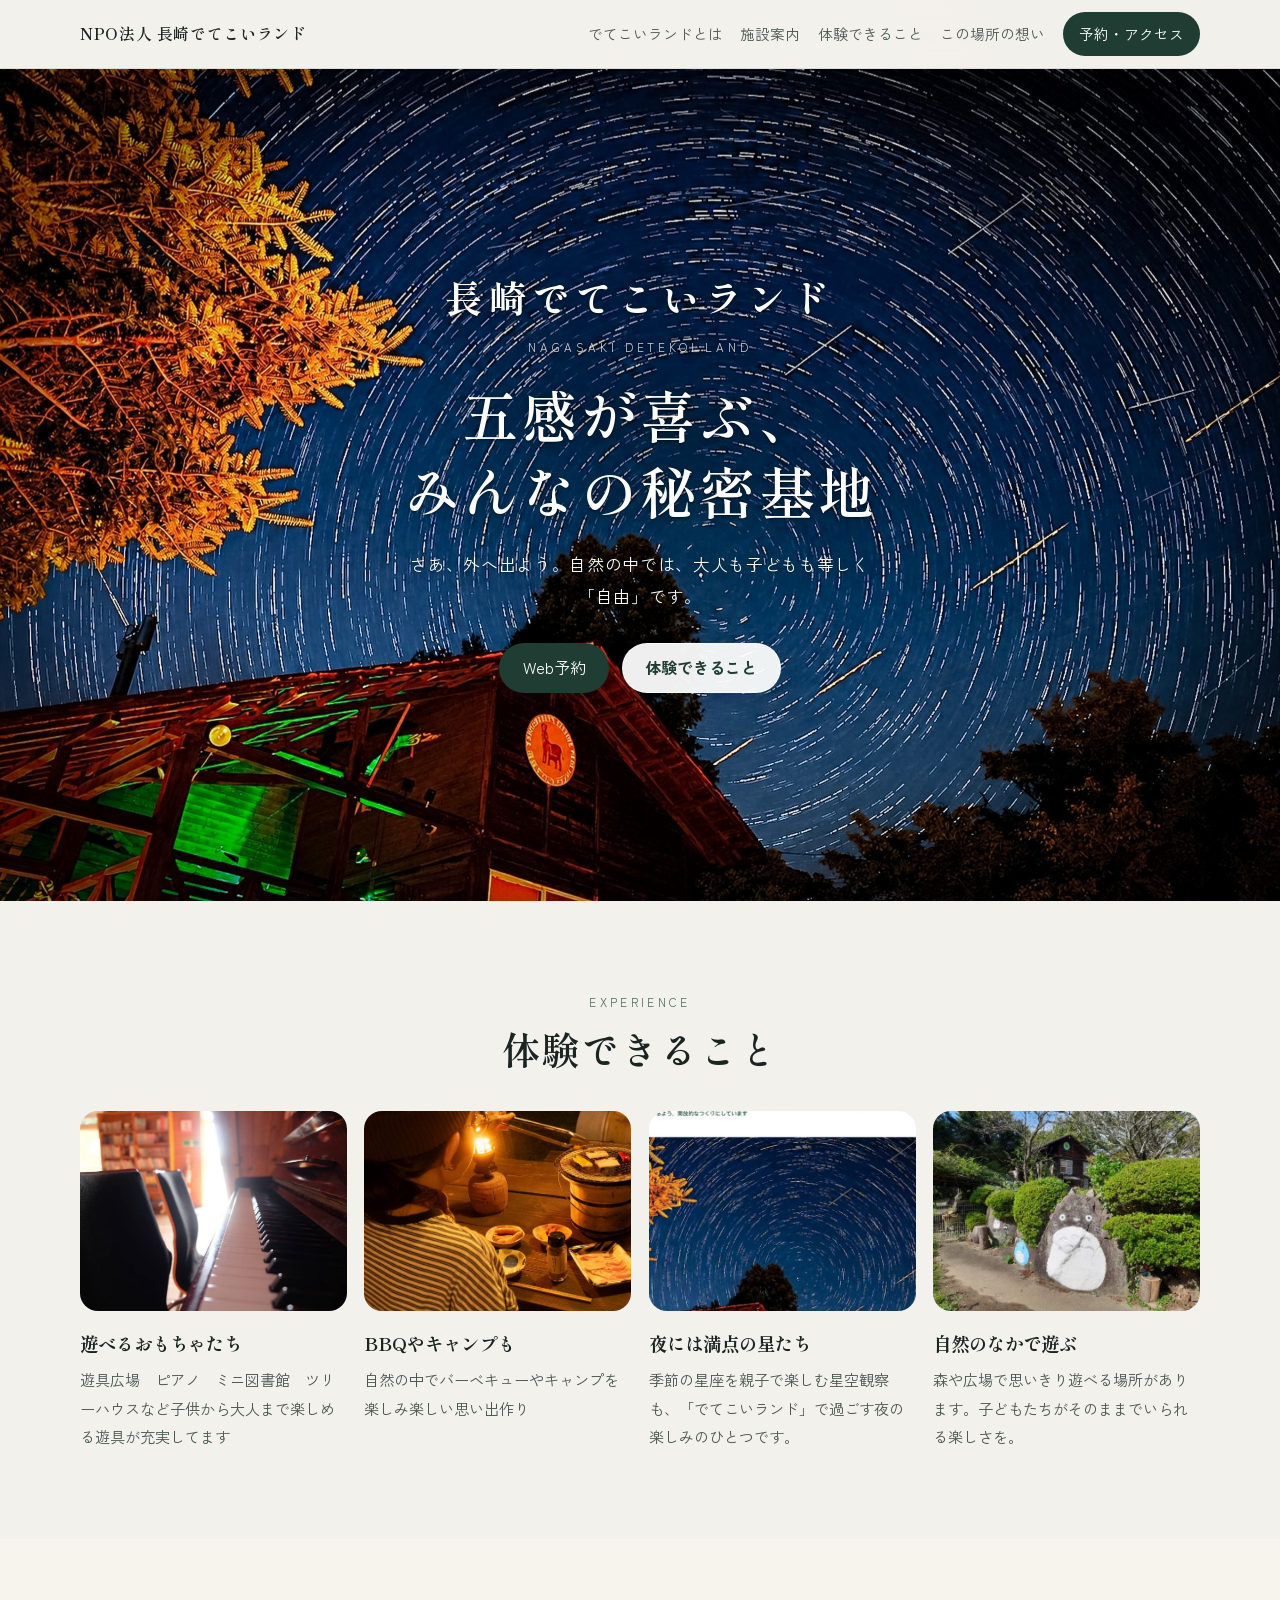
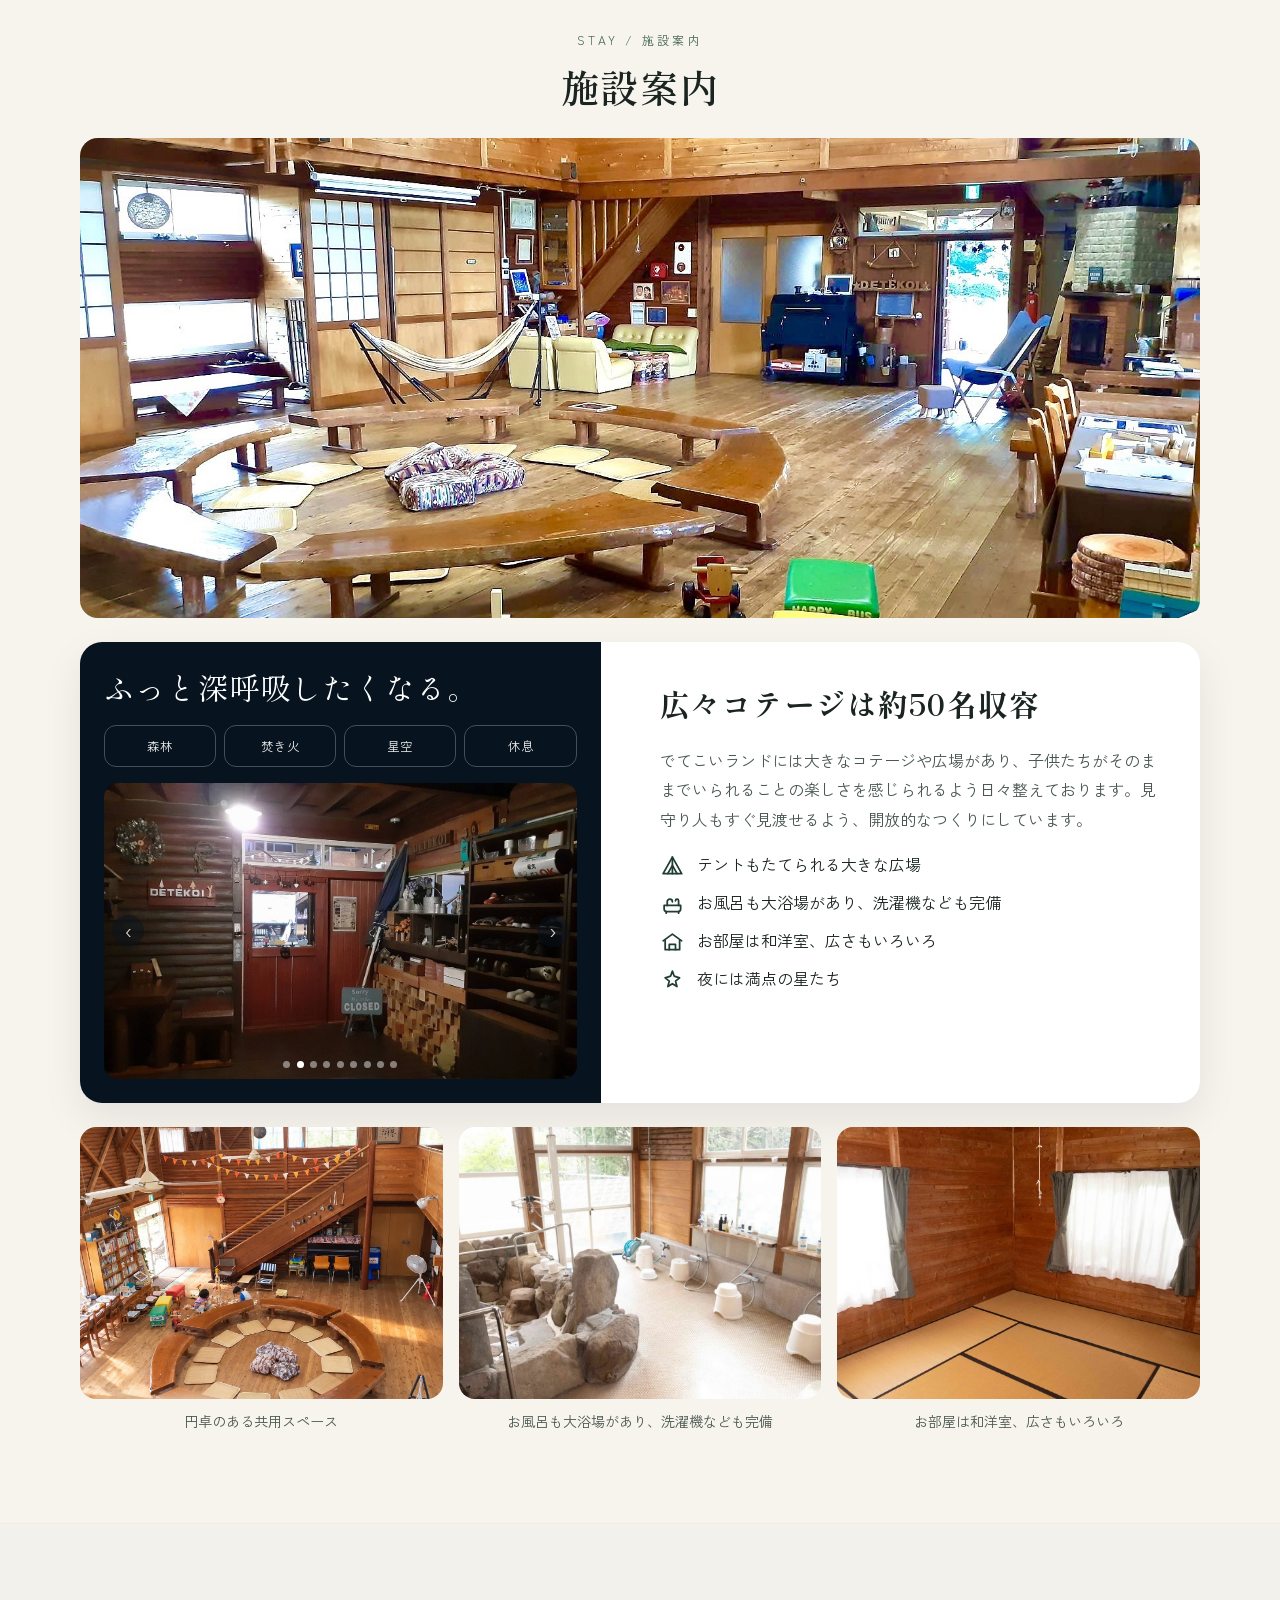
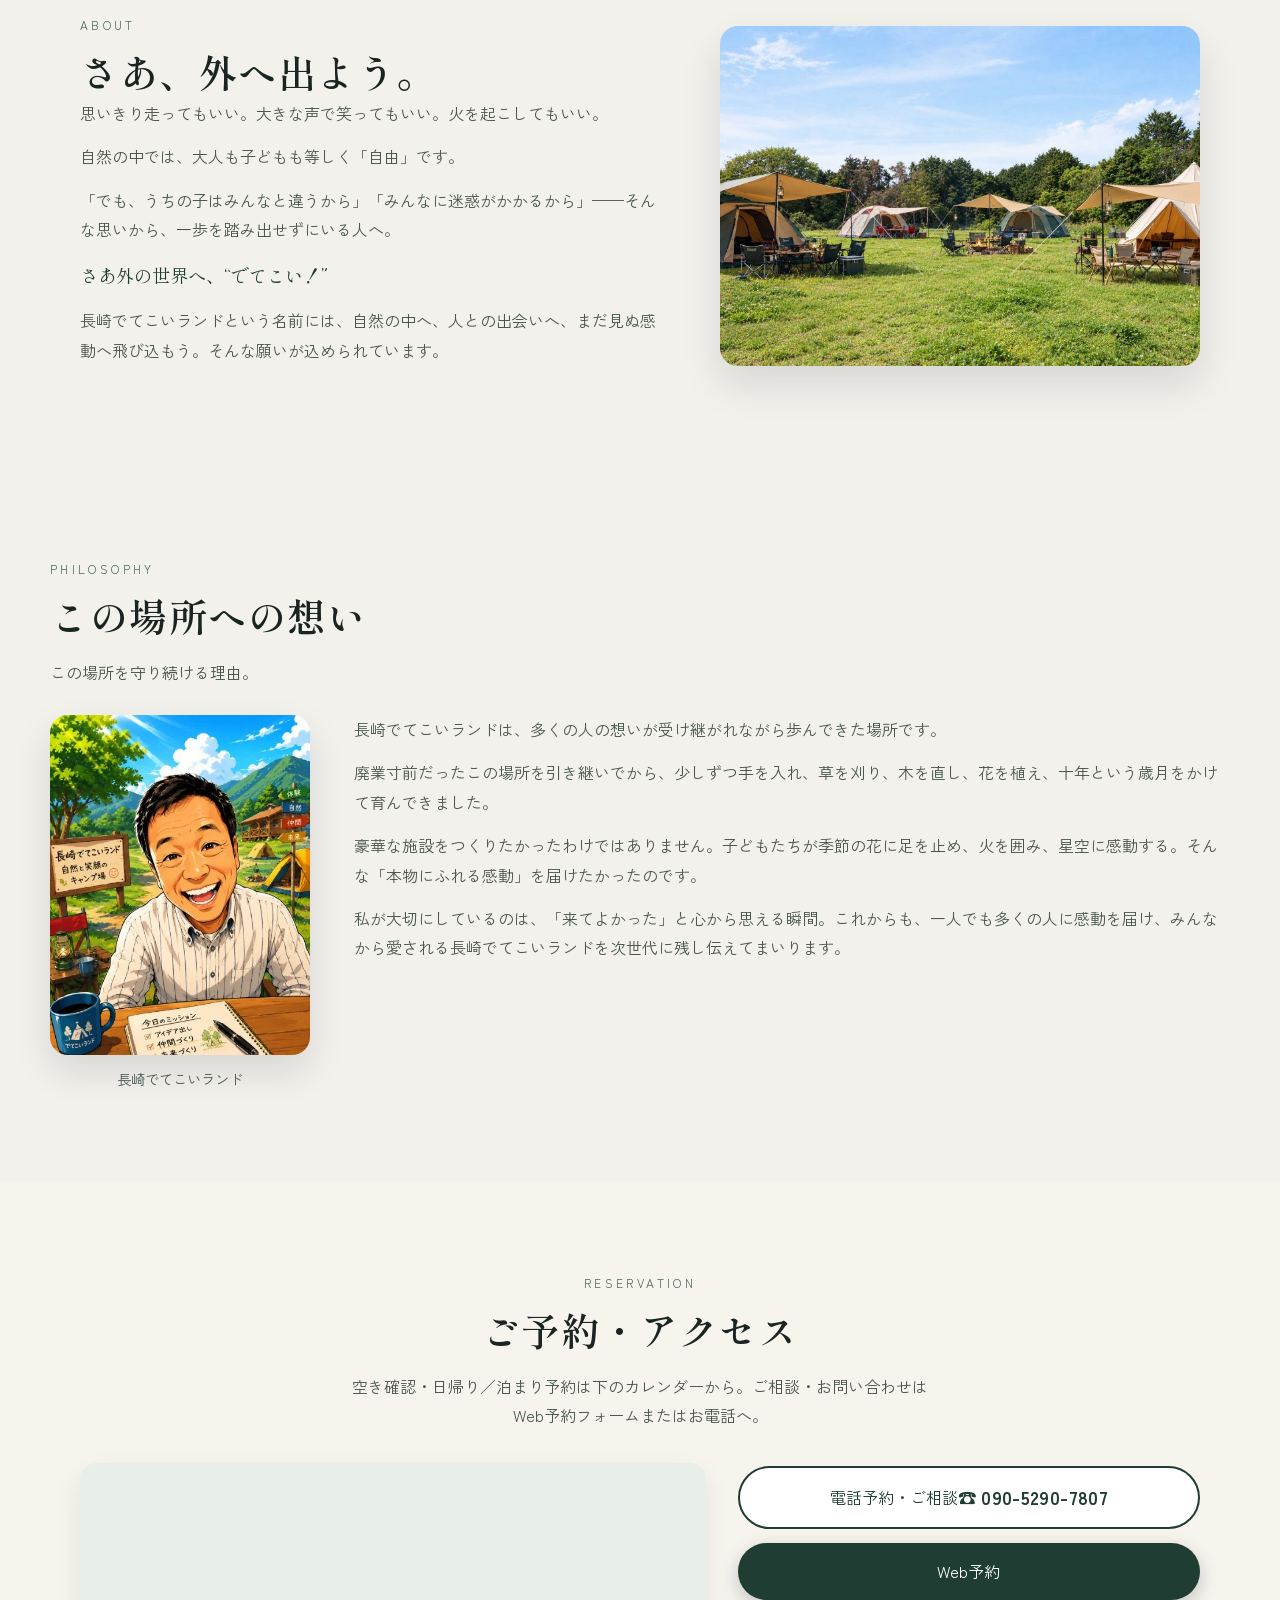
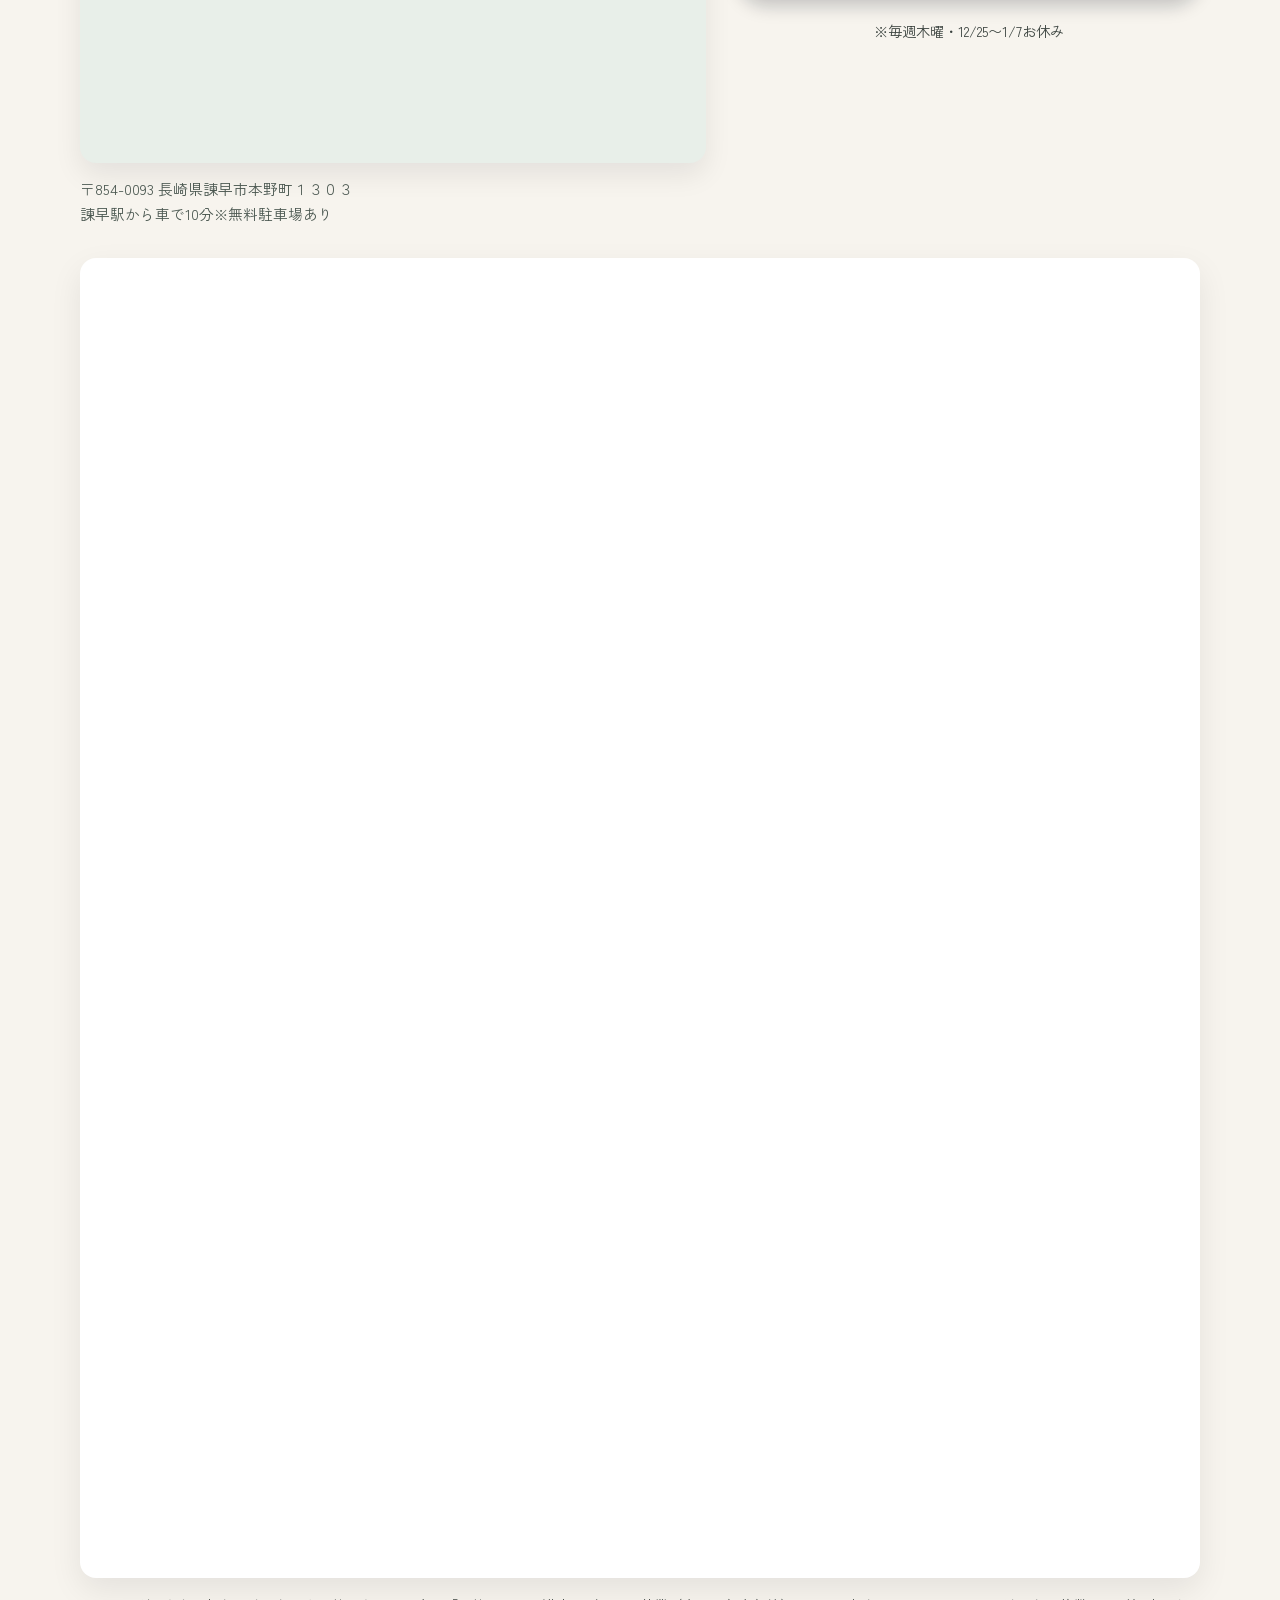
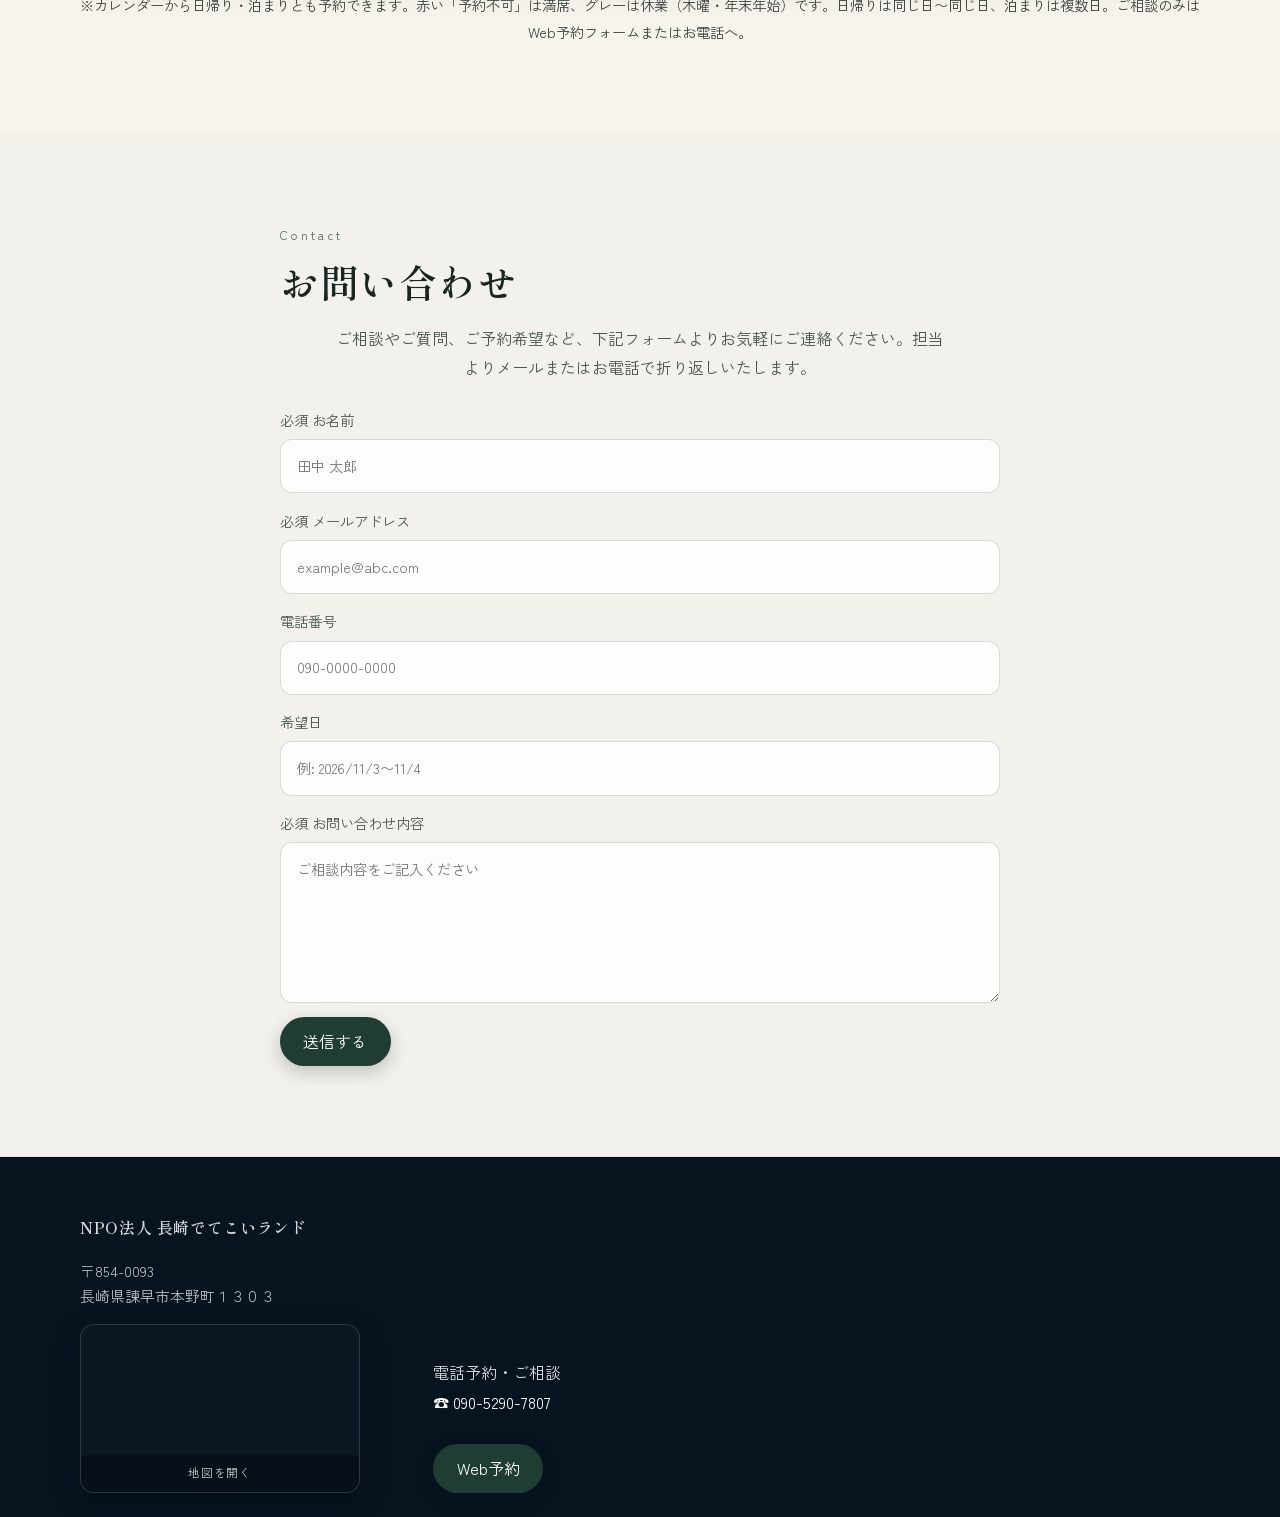
==== commit fdd15211: "Clarify calendar note: 予約不可 vs closed days Update the reserve-section note under the SuperSaaS embed" ====
--- a/detekoi-land-mockup/index.html
+++ b/detekoi-land-mockup/index.html
@@ -322,7 +322,7 @@
           ></iframe>
         </div>
         <p class="note reserve-calendar-note" id="booking">
-          ※カレンダーから日帰り・泊まりとも予約できます（取れた日は自動で埋まります）。日帰りは同じ日〜同じ日、泊まりは複数日。毎週木曜と年末年始（12/25〜1/7）はお休み。ご相談のみは Web予約フォームまたはお電話へ。
+          ※カレンダーから日帰り・泊まりとも予約できます。赤い「予約不可」は満席、グレーは休業（木曜・年末年始）です。日帰りは同じ日〜同じ日、泊まりは複数日。ご相談のみは Web予約フォームまたはお電話へ。
         </p>
       </div>
     </section>
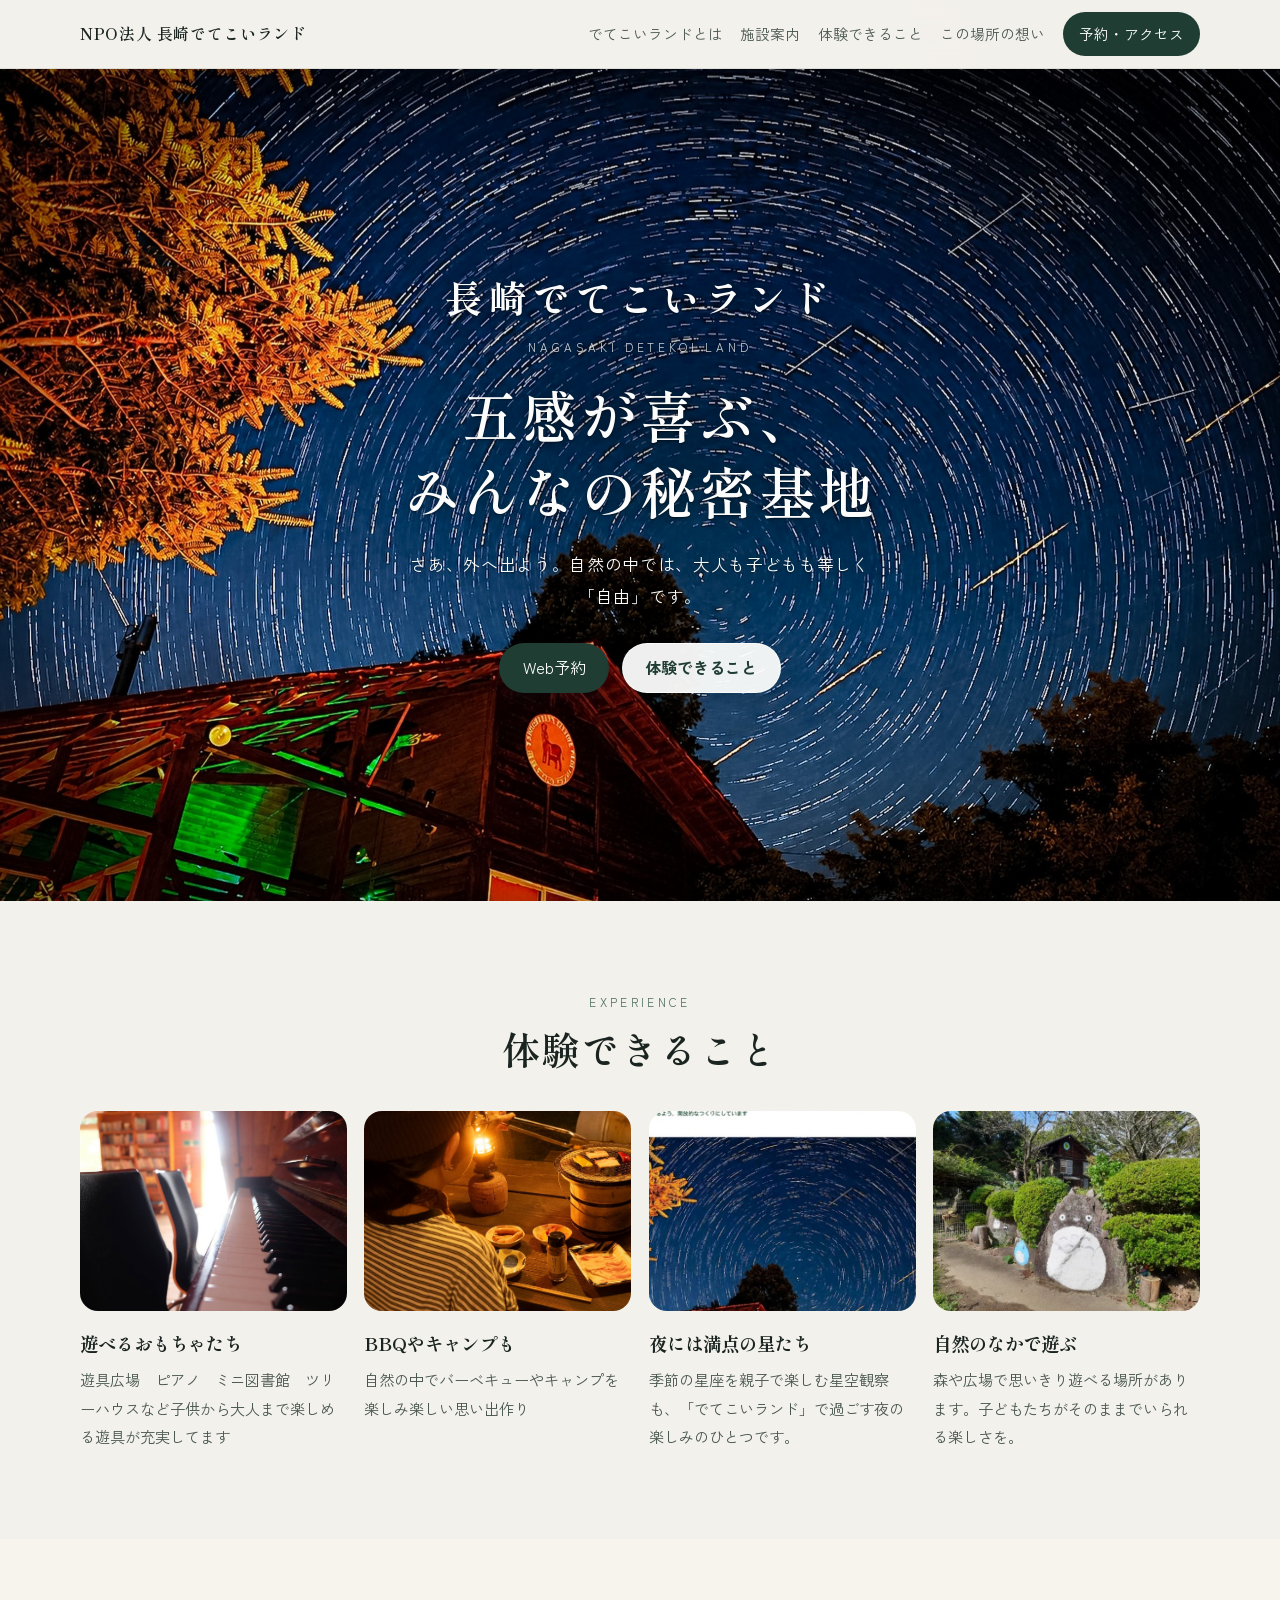
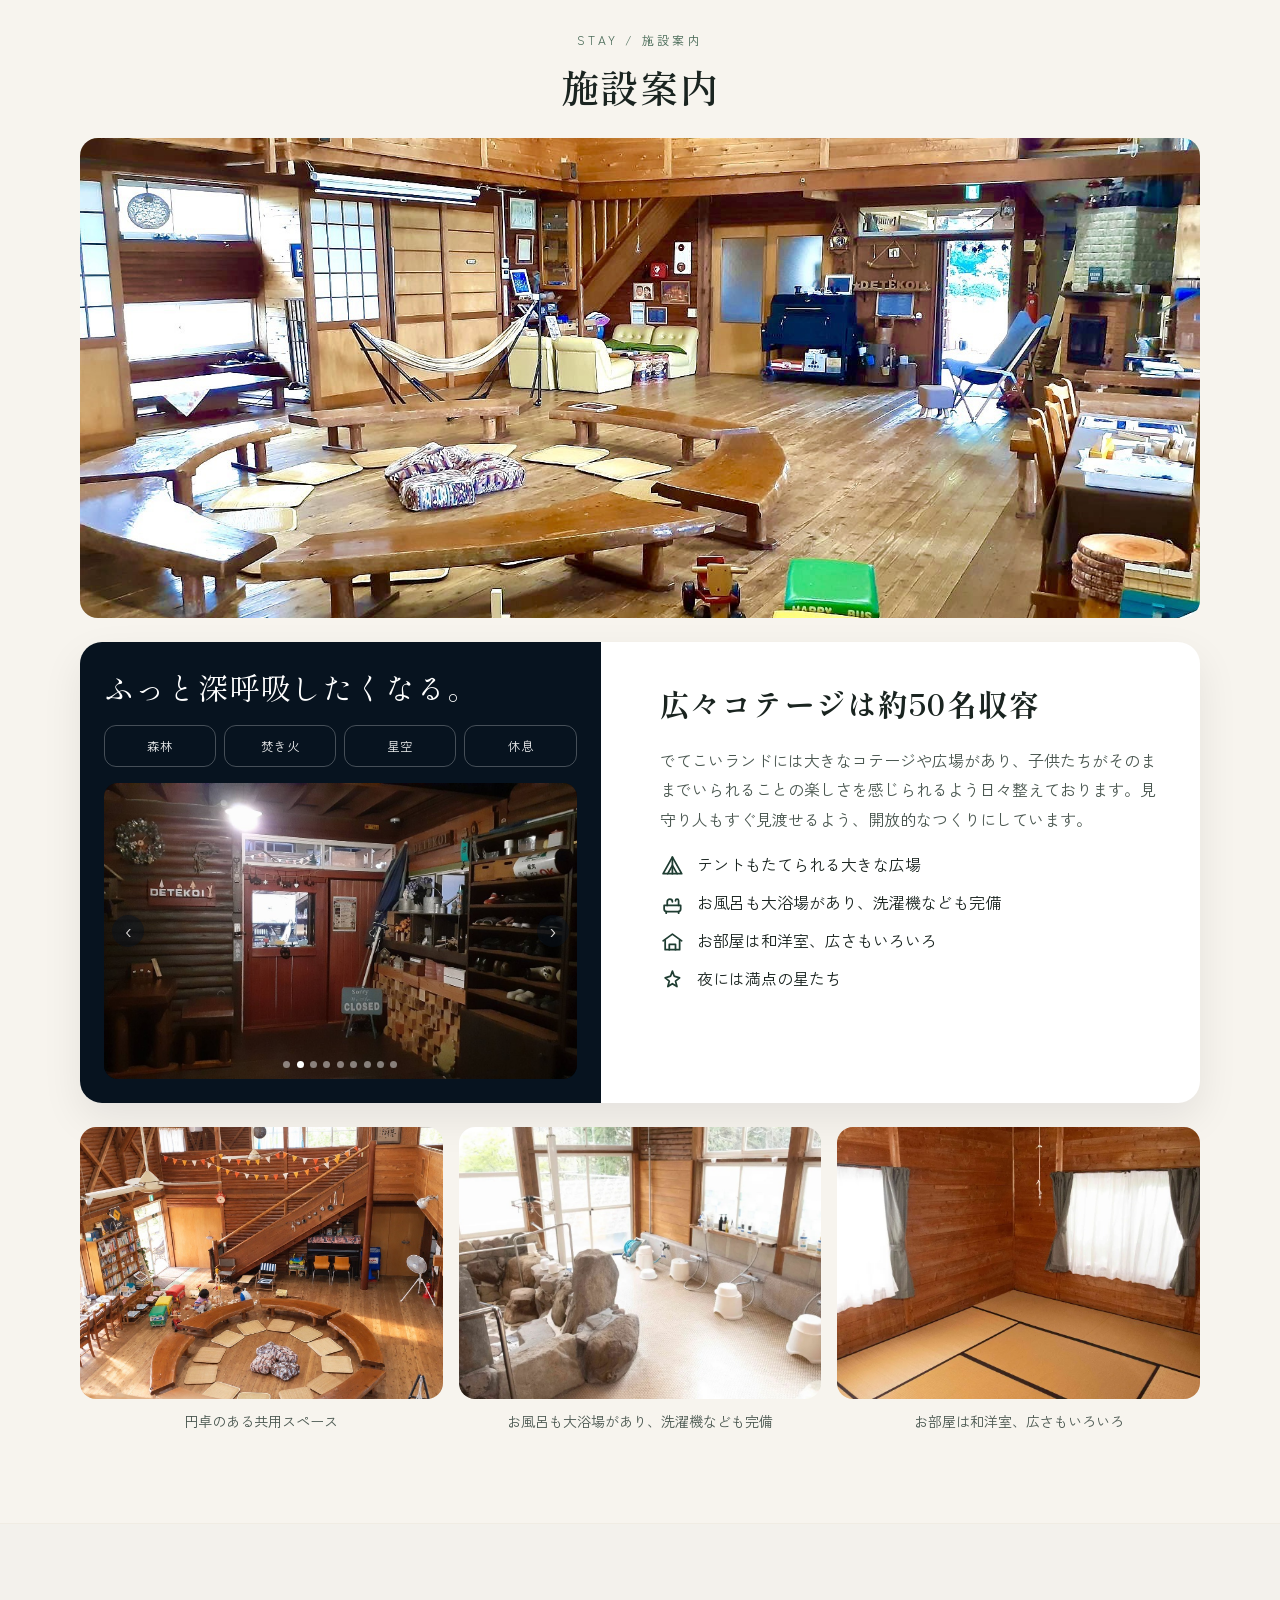
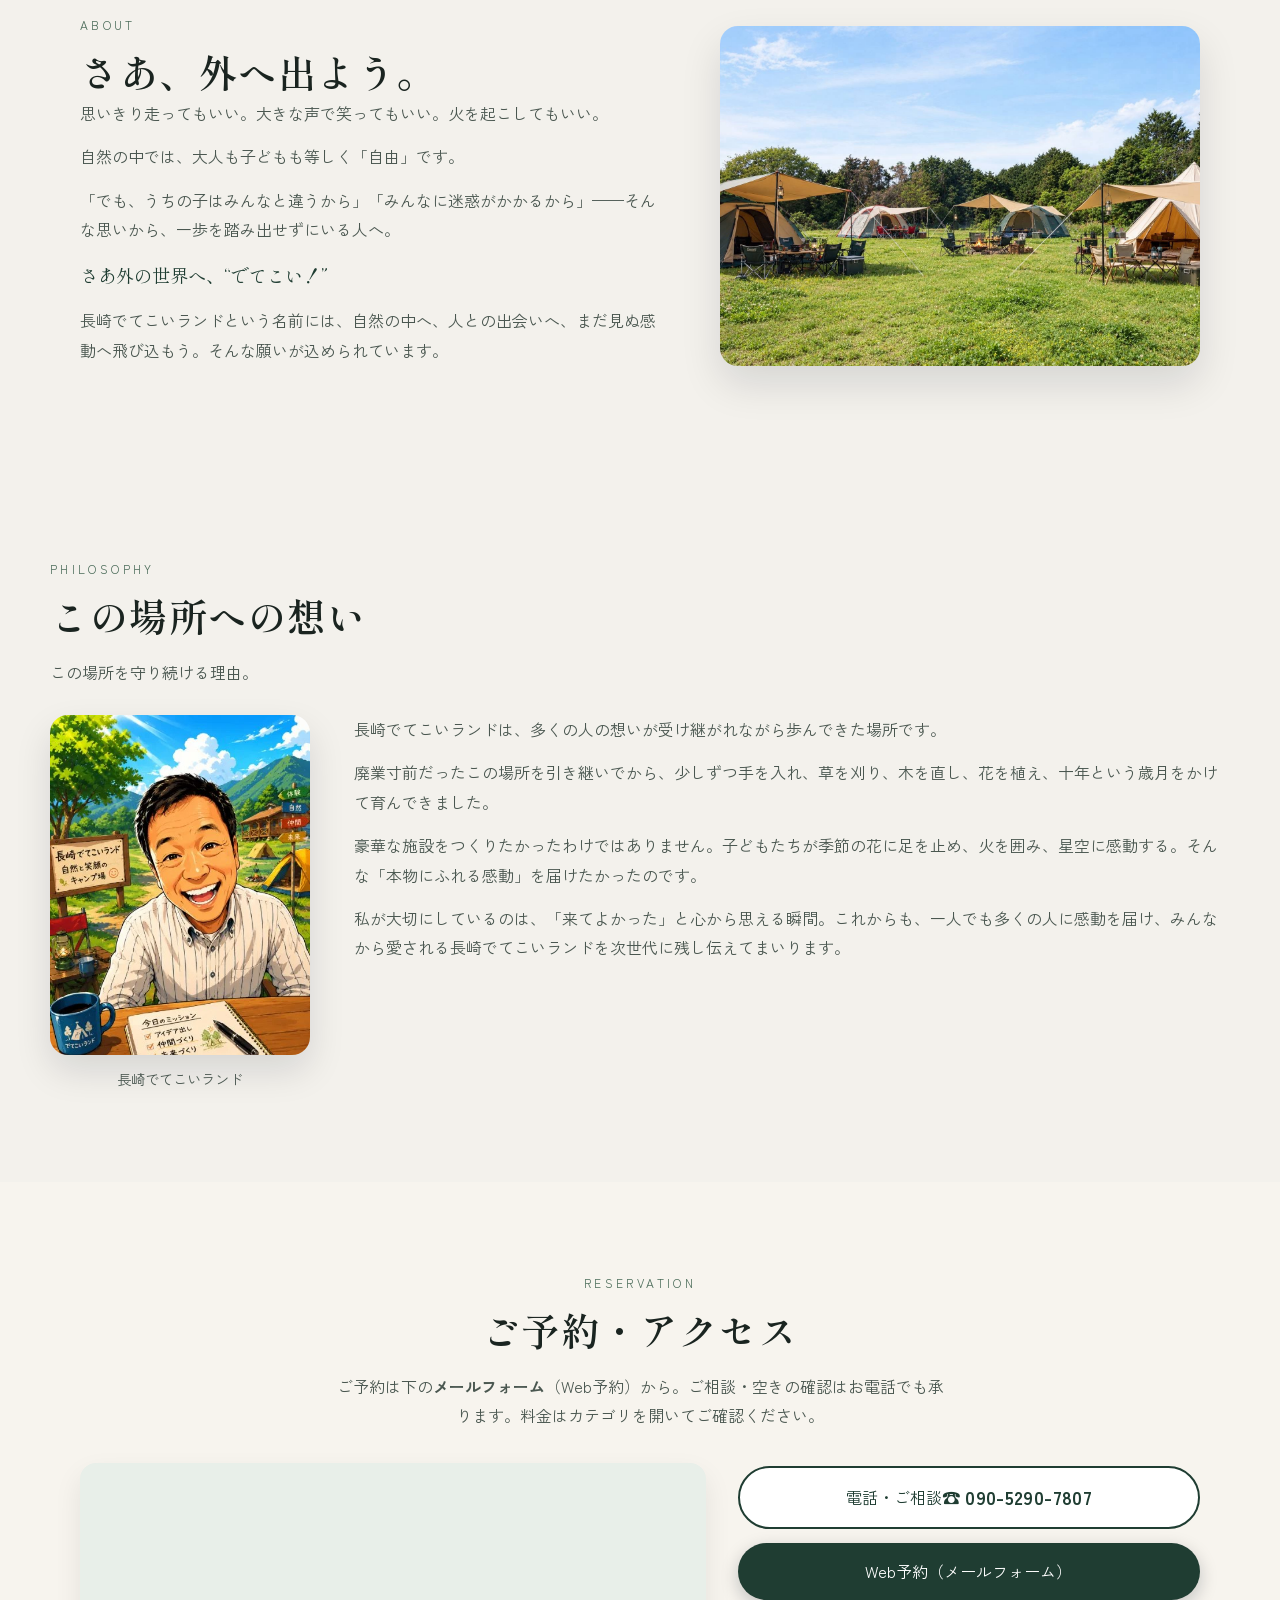
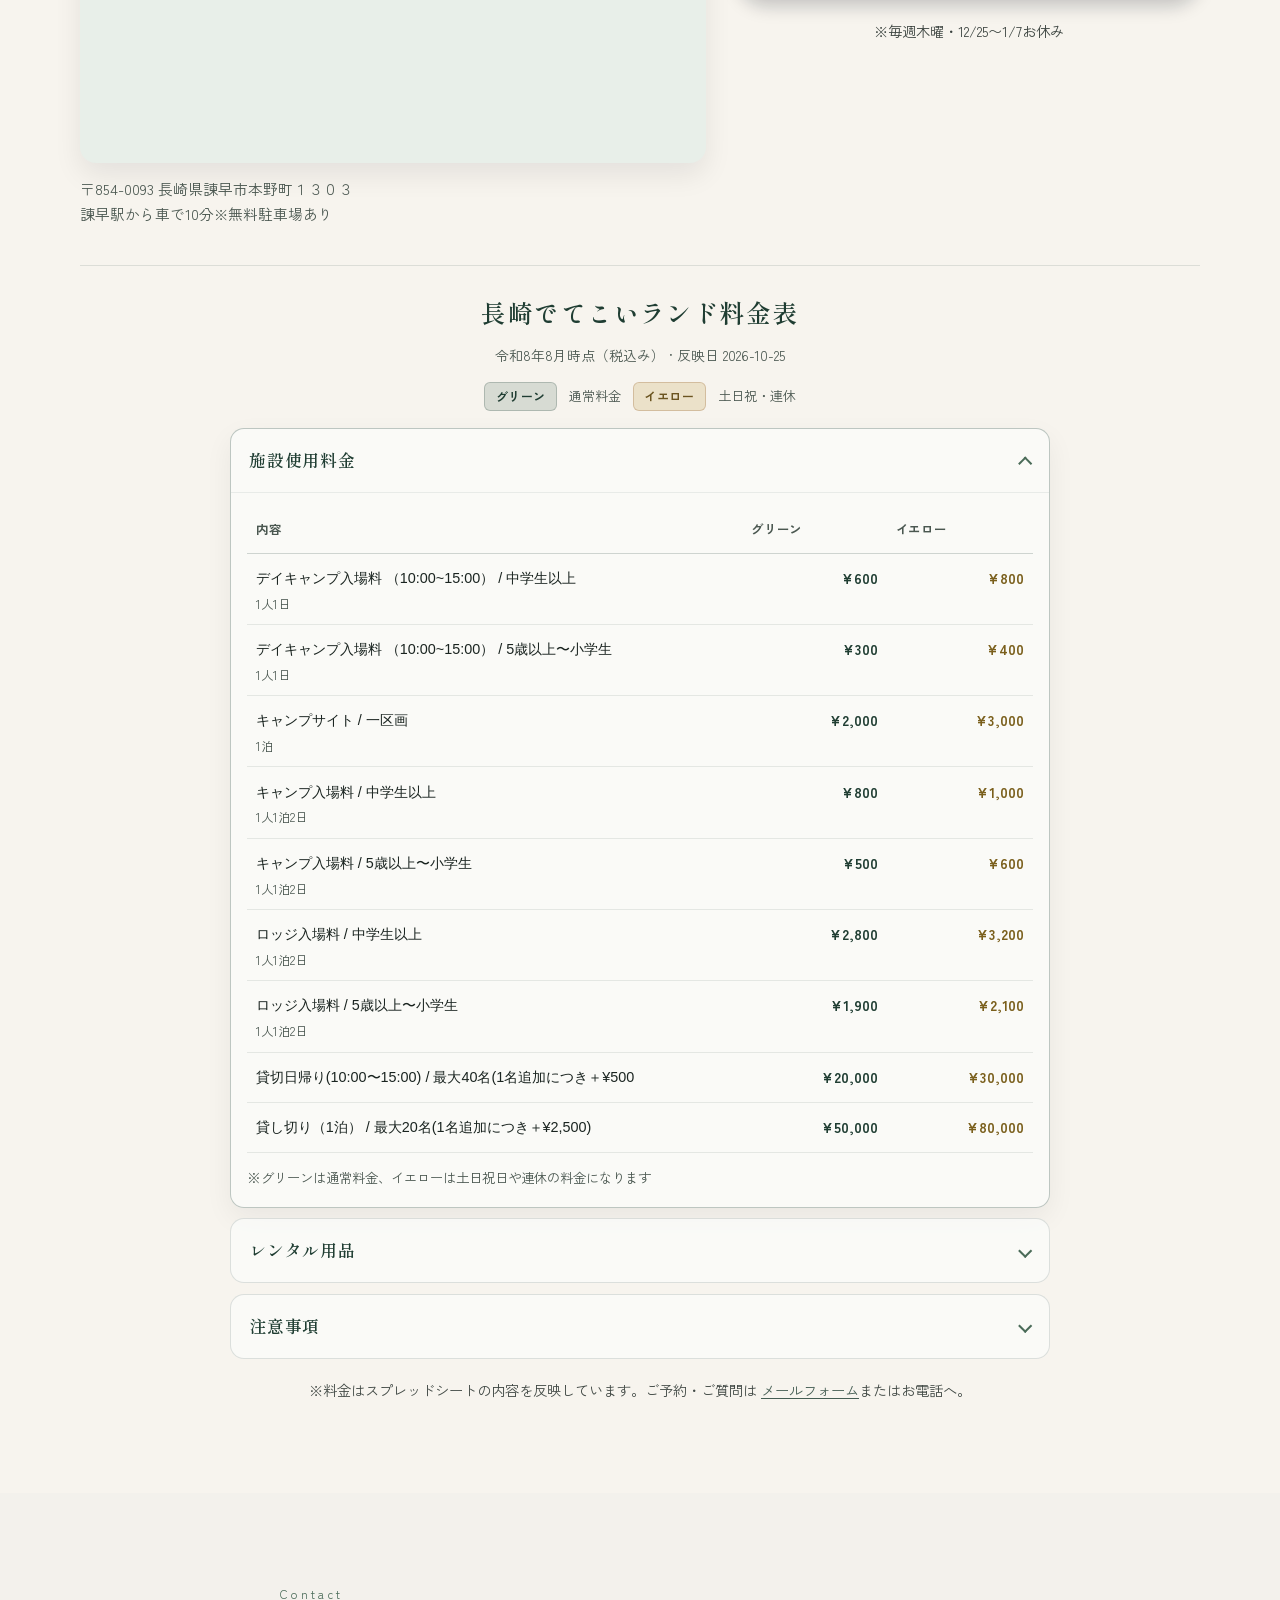
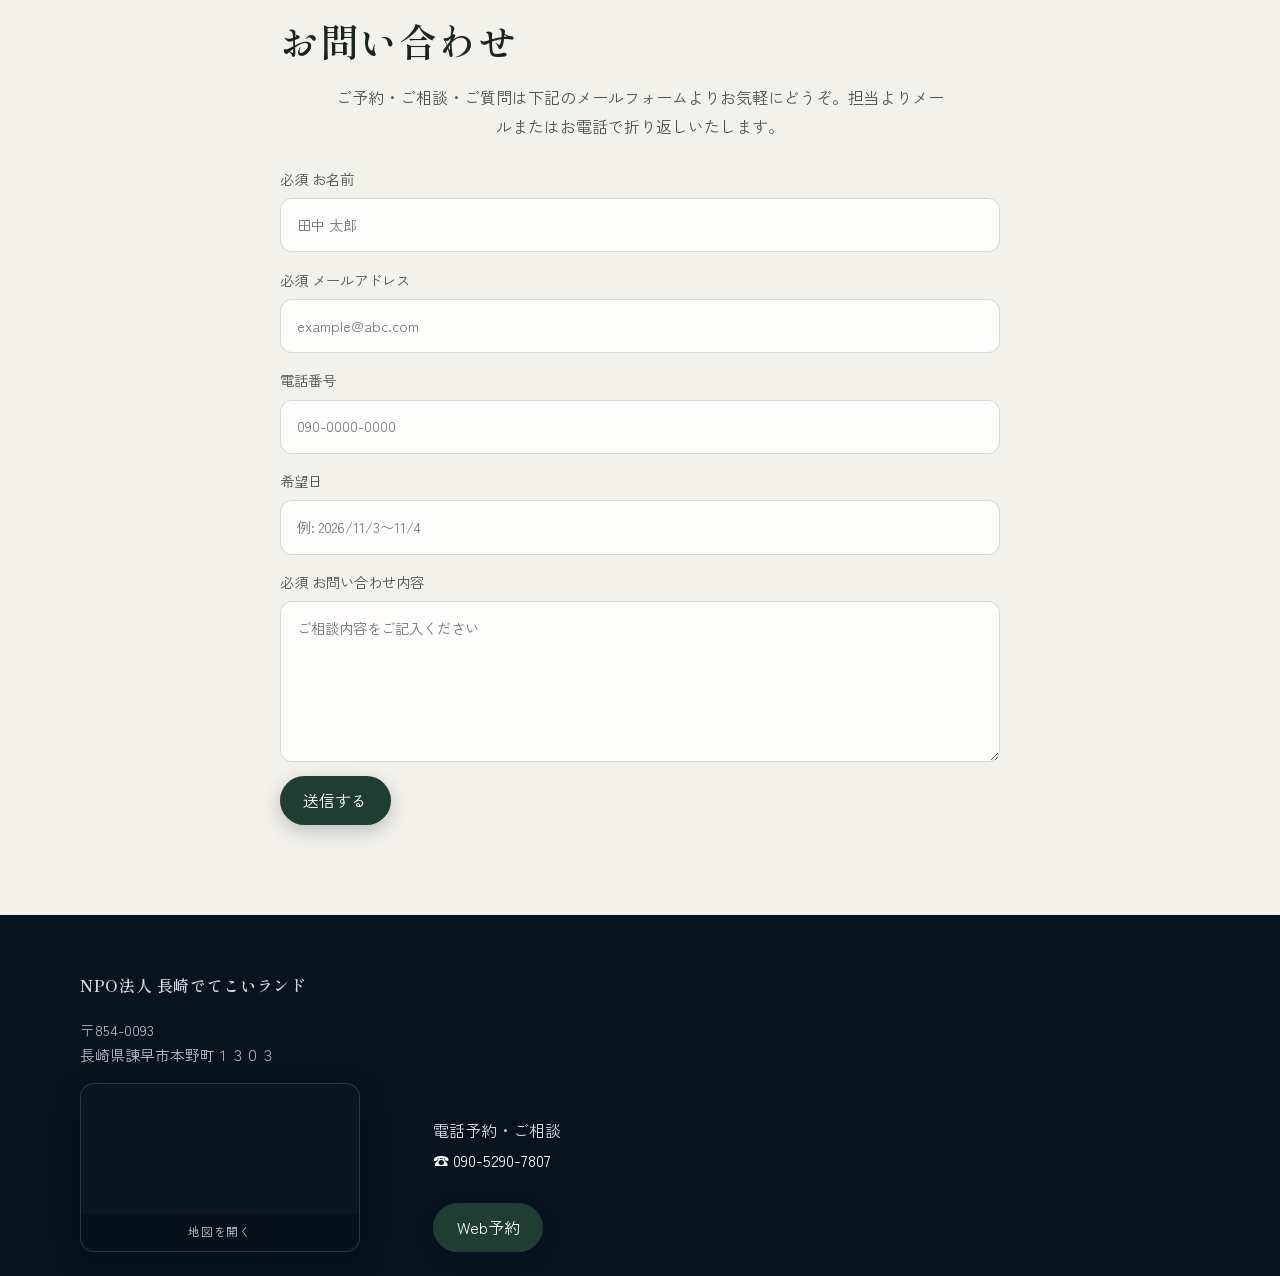
==== commit 41b29f00: "Replace SuperSaaS calendar with form-only booking and pricing accordion Remove the SuperSaaS iframe " ====
--- a/detekoi-land-mockup/index.html
+++ b/detekoi-land-mockup/index.html
@@ -268,12 +268,14 @@
       </div>
     </section>
 
-    <!-- ご予約・アクセス (ported from old Studio reservation block; stays on Variant B) -->
+    <!-- ご予約・アクセス — map / phone / Web予約→#contact + 料金表（スプレッドシート同期） -->
     <section class="section section--soft reserve-section" id="reserve" data-reveal>
       <div class="wrap">
         <p class="label">RESERVATION</p>
         <h2>ご予約・アクセス</h2>
-        <p class="lede">空き確認・日帰り／泊まり予約は下のカレンダーから。ご相談・お問い合わせは Web予約フォームまたはお電話へ。</p>
+        <p class="lede">
+          ご予約は下の<strong>メールフォーム</strong>（Web予約）から。ご相談・空きの確認はお電話でも承ります。料金はカテゴリを開いてご確認ください。
+        </p>
 
         <div class="reserve-grid">
           <div class="reserve-map">
@@ -291,39 +293,30 @@
 
           <div class="reserve-actions">
             <a class="btn btn--outline reserve-phone" href="tel:09052907807">
-              電話予約・ご相談<br /><strong>☎ 090-5290-7807</strong>
+              電話・ご相談<br /><strong>☎ 090-5290-7807</strong>
             </a>
-            <a class="btn btn--solid reserve-web" href="#contact">Web予約</a>
+            <a class="btn btn--solid reserve-web" href="#contact">Web予約（メールフォーム）</a>
             <p class="note reserve-holiday">※毎週木曜・12/25〜1/7お休み</p>
           </div>
         </div>
 
-        <!--
-          Calendar source (2026-10-16): SuperSaaS Resource schedule「日貸し」(id 854289)
-          https://www.supersaas.jp/schedule/detekoiland/日貸し
-          One facility resource; guest picks 利用区分 日帰り/泊まり; from–to dates.
-          Thursday weekly closed + 12/25–1/7 special closed. Map / phone / Web予約→#contact unchanged.
-        -->
-        <div
-          class="reserve-calendar is-ready"
-          id="reserve-calendar"
-          data-calendar-source="supersaas"
-          data-supersaas-account="detekoiland"
-          data-supersaas-schedule-url="https://www.supersaas.jp/schedule/detekoiland/日貸し?view=month"
-        >
-          <iframe
-            class="reserve-calendar__frame"
-            id="reserve-calendar-frame"
-            title="長崎でてこいランド 日帰り・泊まり予約カレンダー"
-            loading="lazy"
-            referrerpolicy="no-referrer-when-downgrade"
-            data-calendar-embed
-            src="https://www.supersaas.jp/schedule/detekoiland/日貸し?view=month"
-          ></iframe>
-        </div>
-        <p class="note reserve-calendar-note" id="booking">
-          ※カレンダーから日帰り・泊まりとも予約できます。赤い「予約不可」は満席、グレーは休業（木曜・年末年始）です。日帰りは同じ日〜同じ日、泊まりは複数日。ご相談のみは Web予約フォームまたはお電話へ。
-        </p>
+        <div class="pricing" id="pricing" data-pricing-root>
+          <div class="pricing__head">
+            <h3 class="pricing__title" data-pricing-title>料金表</h3>
+            <p class="pricing__meta" data-pricing-meta></p>
+            <p class="pricing__legend" data-pricing-legend hidden>
+              <span class="pricing__swatch pricing__swatch--green">グリーン</span>
+              <span>通常料金</span>
+              <span class="pricing__swatch pricing__swatch--yellow">イエロー</span>
+              <span>土日祝・連休</span>
+            </p>
+          </div>
+          <div class="pricing__accordion" data-pricing-accordion id="booking"></div>
+          <p class="note pricing__foot">
+            ※料金はスプレッドシートの内容を反映しています。ご予約・ご質問は
+            <a href="#contact">メールフォーム</a>またはお電話へ。
+          </p>
+        </div>
       </div>
     </section>
 
@@ -332,7 +325,7 @@
       <div class="wrap narrow">
         <p class="label">Contact</p>
         <h2>お問い合わせ</h2>
-        <p class="lede">ご相談やご質問、ご予約希望など、下記フォームよりお気軽にご連絡ください。担当よりメールまたはお電話で折り返しいたします。</p>
+        <p class="lede">ご予約・ご相談・ご質問は下記のメールフォームよりお気軽にどうぞ。担当よりメールまたはお電話で折り返しいたします。</p>
         <form class="form" id="contact-form" name="お問い合わせ_B" action="#contact" method="get">
           <label>
             必須 お名前
@@ -389,6 +382,7 @@
       </div>
     </div>
   </footer>
+  <script src="./pricing-data.js" defer></script>
   <script src="./main.js" defer></script>
 </body>
 </html>
--- a/detekoi-land-mockup/styles.css
+++ b/detekoi-land-mockup/styles.css
@@ -449,7 +449,7 @@
 .cta-band__actions { margin-top: 1.6rem; display: flex; flex-wrap: wrap; gap: .8rem; justify-content: center; }
 .cta-band address, .note { margin: 1rem 0 0; font-style: normal; font-size: .9rem; opacity: .82; }
 
-/* ご予約・アクセス — ported layout (map | actions + calendar) */
+/* ご予約・アクセス — map | actions + pricing accordion */
 .reserve-section .label,
 .reserve-section h2,
 .reserve-section .lede { text-align: center; }
@@ -502,28 +502,180 @@
 .btn--outline:hover { background: rgba(0, 60, 26, 0.05); }
 .reserve-phone strong { font-size: 1.15rem; letter-spacing: 0.02em; }
 .reserve-holiday { margin: 0.2rem 0 0; text-align: center; opacity: 0.85; }
-.reserve-calendar {
-  margin: 2rem 0 0;
-  max-width: none;
-  width: 100%;
-}
-.reserve-calendar__frame {
+
+.pricing {
+  margin: 2.4rem 0 0;
+  padding: 1.5rem 0 0;
+  border-top: 1px solid rgba(31, 61, 50, 0.12);
+}
+.pricing__head {
+  text-align: center;
+  margin-bottom: 1.1rem;
+}
+.pricing__title {
+  margin: 0;
+  font-family: var(--font-display);
+  font-size: clamp(1.25rem, 2.4vw, 1.55rem);
+  font-weight: 600;
+  letter-spacing: 0.06em;
+  color: var(--forest);
+}
+.pricing__meta {
+  margin: 0.45rem 0 0;
+  font-size: 0.86rem;
+  color: var(--soft);
+}
+.pricing__legend {
+  margin: 0.85rem auto 0;
+  display: inline-flex;
+  flex-wrap: wrap;
+  gap: 0.45rem 0.75rem;
+  align-items: center;
+  justify-content: center;
+  font-size: 0.82rem;
+  color: var(--soft);
+}
+.pricing__swatch {
+  display: inline-flex;
+  align-items: center;
+  justify-content: center;
+  min-height: 1.55rem;
+  padding: 0.15rem 0.65rem;
+  border-radius: 6px;
+  font-size: 0.75rem;
+  font-weight: 700;
+  letter-spacing: 0.04em;
+}
+.pricing__swatch--green {
+  background: rgba(74, 107, 88, 0.18);
+  color: var(--forest);
+  border: 1px solid rgba(31, 61, 50, 0.22);
+}
+.pricing__swatch--yellow {
+  background: rgba(196, 160, 72, 0.22);
+  color: #6b5420;
+  border: 1px solid rgba(166, 124, 82, 0.35);
+}
+.pricing__accordion {
+  display: grid;
+  gap: 0.65rem;
+  max-width: 820px;
+  margin: 0 auto;
+}
+.pricing__panel {
+  background: rgba(251, 252, 251, 0.72);
+  border: 1px solid rgba(31, 61, 50, 0.14);
+  border-radius: 14px;
+  overflow: hidden;
+  transition: border-color 0.2s var(--ease), box-shadow 0.2s var(--ease);
+}
+.pricing__panel[open] {
+  border-color: rgba(31, 61, 50, 0.28);
+  box-shadow: 0 10px 28px rgba(7, 19, 31, 0.06);
+}
+.pricing__summary {
+  list-style: none;
+  cursor: pointer;
+  display: flex;
+  align-items: center;
+  justify-content: space-between;
+  gap: 1rem;
+  padding: 1rem 1.15rem;
+  font-family: var(--font-display);
+  font-weight: 600;
+  font-size: 1.05rem;
+  letter-spacing: 0.04em;
+  color: var(--forest);
+  user-select: none;
+}
+.pricing__summary::-webkit-details-marker { display: none; }
+.pricing__chevron {
+  width: 0.65rem;
+  height: 0.65rem;
+  border-right: 2px solid var(--moss);
+  border-bottom: 2px solid var(--moss);
+  transform: rotate(45deg);
+  transition: transform 0.25s var(--ease);
+  flex-shrink: 0;
+}
+.pricing__panel[open] .pricing__chevron {
+  transform: rotate(-135deg);
+  margin-top: 0.25rem;
+}
+.pricing__body {
+  padding: 0 1rem 1.15rem;
+  border-top: 1px solid rgba(31, 61, 50, 0.08);
+}
+.pricing__table-wrap {
+  margin-top: 0.85rem;
+  overflow-x: auto;
+  -webkit-overflow-scrolling: touch;
+}
+.pricing__table {
+  width: 100%;
+  border-collapse: collapse;
+  font-size: 0.9rem;
+  min-width: 320px;
+}
+.pricing__table th,
+.pricing__table td {
+  padding: 0.7rem 0.55rem;
+  text-align: left;
+  border-bottom: 1px solid rgba(31, 61, 50, 0.1);
+  vertical-align: top;
+}
+.pricing__table thead th {
+  font-size: 0.78rem;
+  letter-spacing: 0.06em;
+  color: var(--soft);
+  font-weight: 700;
+  border-bottom-color: rgba(31, 61, 50, 0.2);
+}
+.pricing__table tbody th {
+  font-weight: 500;
+  color: var(--ink);
+  max-width: 16rem;
+}
+.pricing__unit {
   display: block;
-  width: 100%;
-  /* Tall enough for SuperSaaS month grid — avoid nested iframe scroll */
-  height: 1320px;
-  max-height: none;
-  border: 0;
-  border-radius: 16px;
-  background: #fff;
-  box-shadow: 0 12px 32px rgba(7, 19, 31, 0.08);
-  overflow: hidden;
-}
-.reserve-calendar-note {
+  margin-top: 0.2rem;
+  font-size: 0.78rem;
+  font-weight: 400;
+  color: var(--soft);
+  line-height: 1.45;
+}
+.pricing__yen {
+  white-space: nowrap;
+  font-variant-numeric: tabular-nums;
+  font-weight: 700;
+  text-align: right !important;
+}
+.pricing__yen--green { color: var(--forest); }
+.pricing__yen--yellow { color: #7a5f1c; }
+.pricing__table--rental .pricing__yen { color: var(--forest); }
+.pricing__note {
   margin: 0.85rem 0 0;
-  max-width: none;
+  font-size: 0.84rem;
+  color: var(--soft);
+  line-height: 1.65;
+}
+.pricing__notes {
+  margin: 0.85rem 0 0;
+  padding: 0 0 0 1.1rem;
+  display: grid;
+  gap: 0.55rem;
+  color: var(--soft);
+  font-size: 0.9rem;
+}
+.pricing__foot {
+  margin: 1.15rem auto 0;
+  max-width: 820px;
   text-align: center;
-  opacity: 0.85;
+}
+.pricing__foot a {
+  color: var(--forest);
+  text-decoration: underline;
+  text-underline-offset: 0.15em;
 }
 
 .split {
@@ -674,8 +826,11 @@
   .split, .split--rev { grid-template-columns: 1fr; }
   .reserve-grid { grid-template-columns: 1fr; }
   .reserve-map iframe { min-height: 240px; height: 260px; }
-  /* Keep full month readable on phones; page scroll only (no short iframe) */
-  .reserve-calendar__frame { height: 1180px; }
+  .pricing__summary { padding: 0.95rem 1rem; font-size: 1rem; }
+  .pricing__body { padding: 0 0.75rem 1rem; }
+  .pricing__table { font-size: 0.84rem; min-width: 0; }
+  .pricing__table th,
+  .pricing__table td { padding: 0.65rem 0.4rem; }
   .stay-panel { grid-template-columns: 1fr; }
   .facility-strip { grid-template-columns: 1fr; }
   .stay-cues { grid-template-columns: repeat(2, minmax(0, 1fr)); }
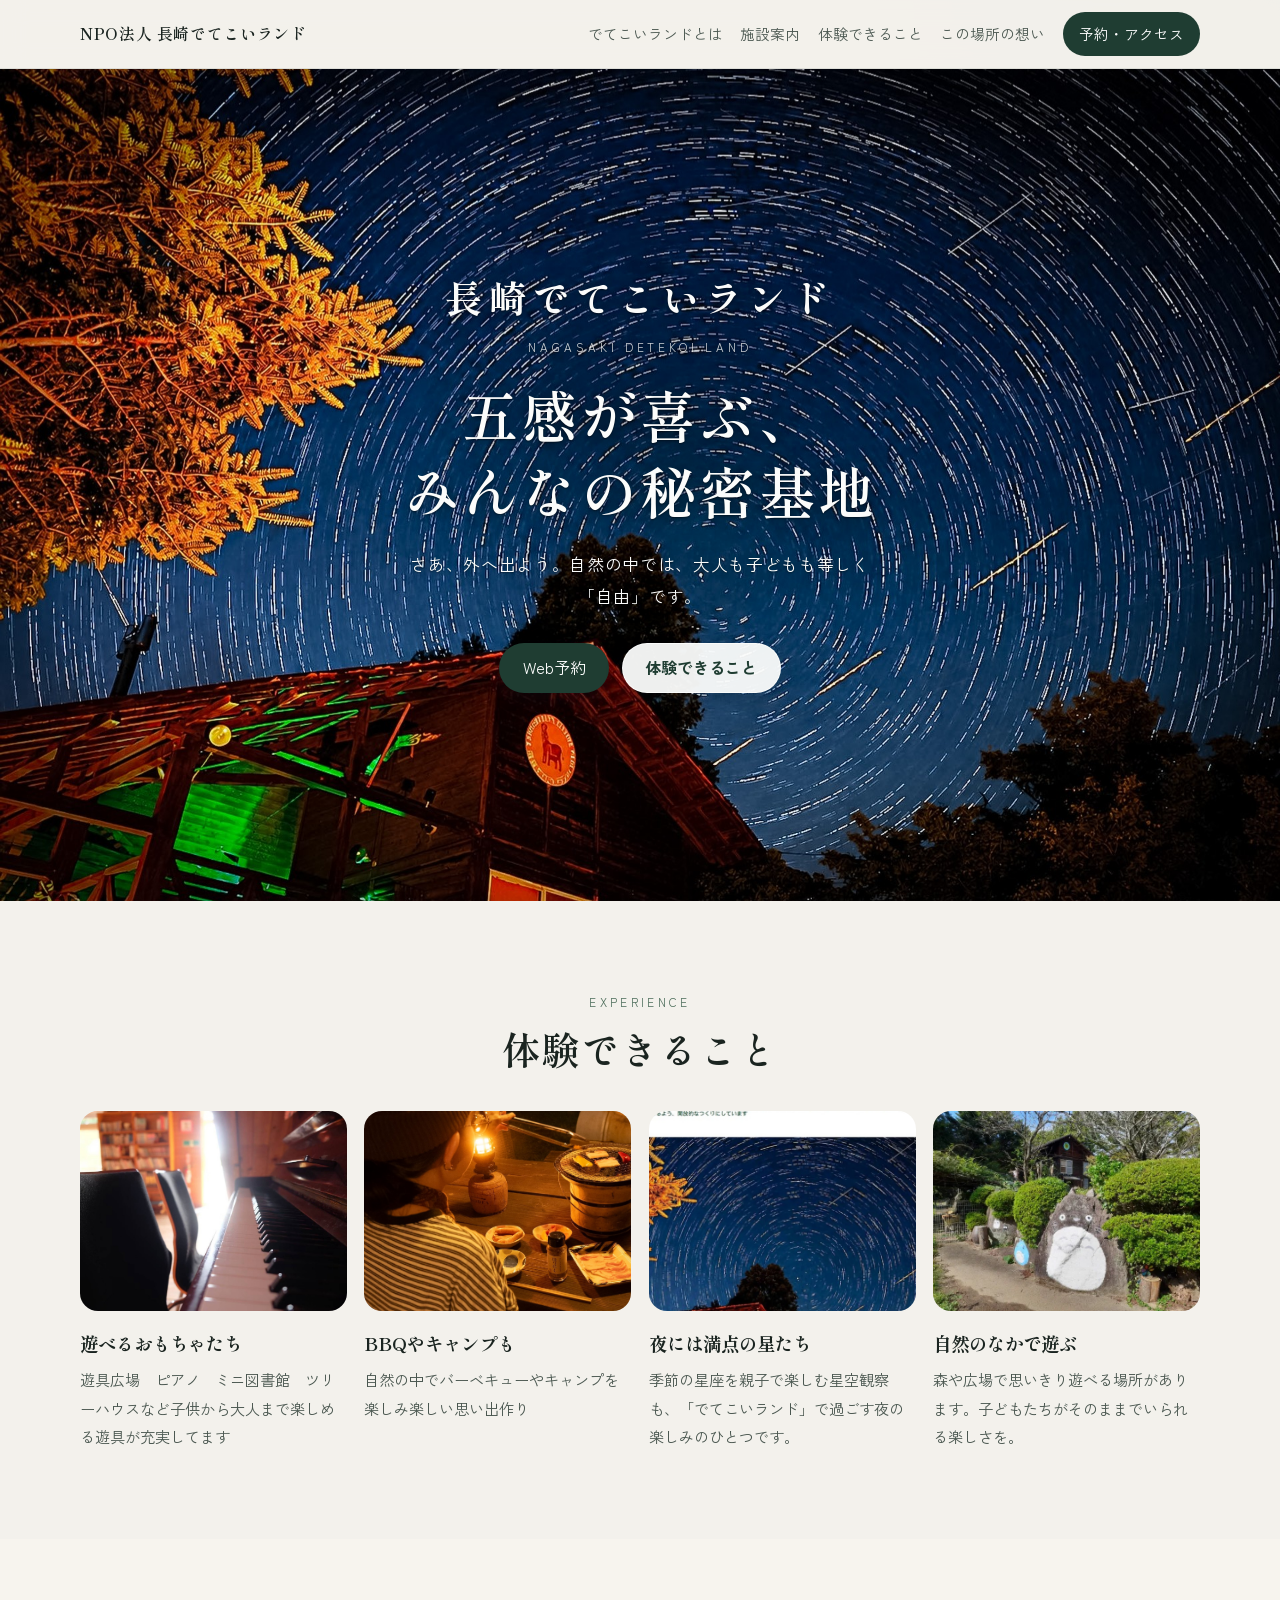
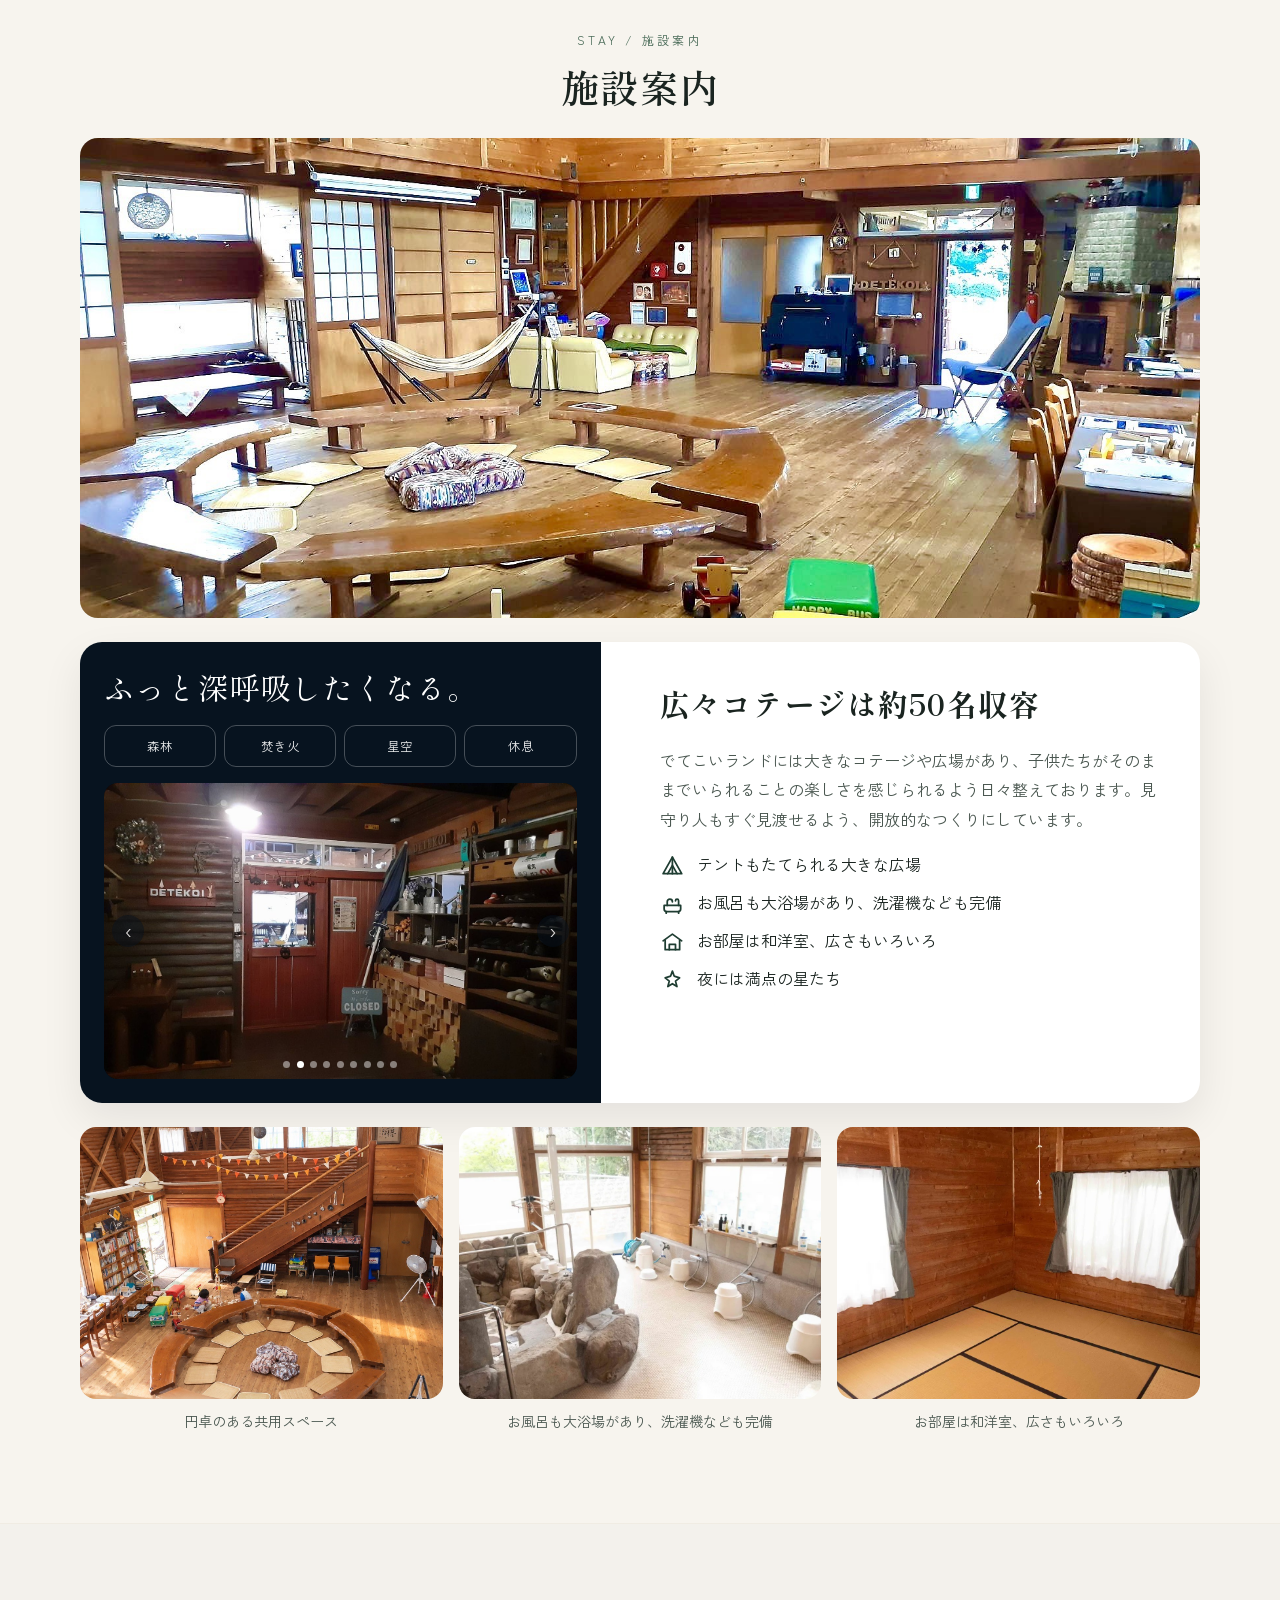
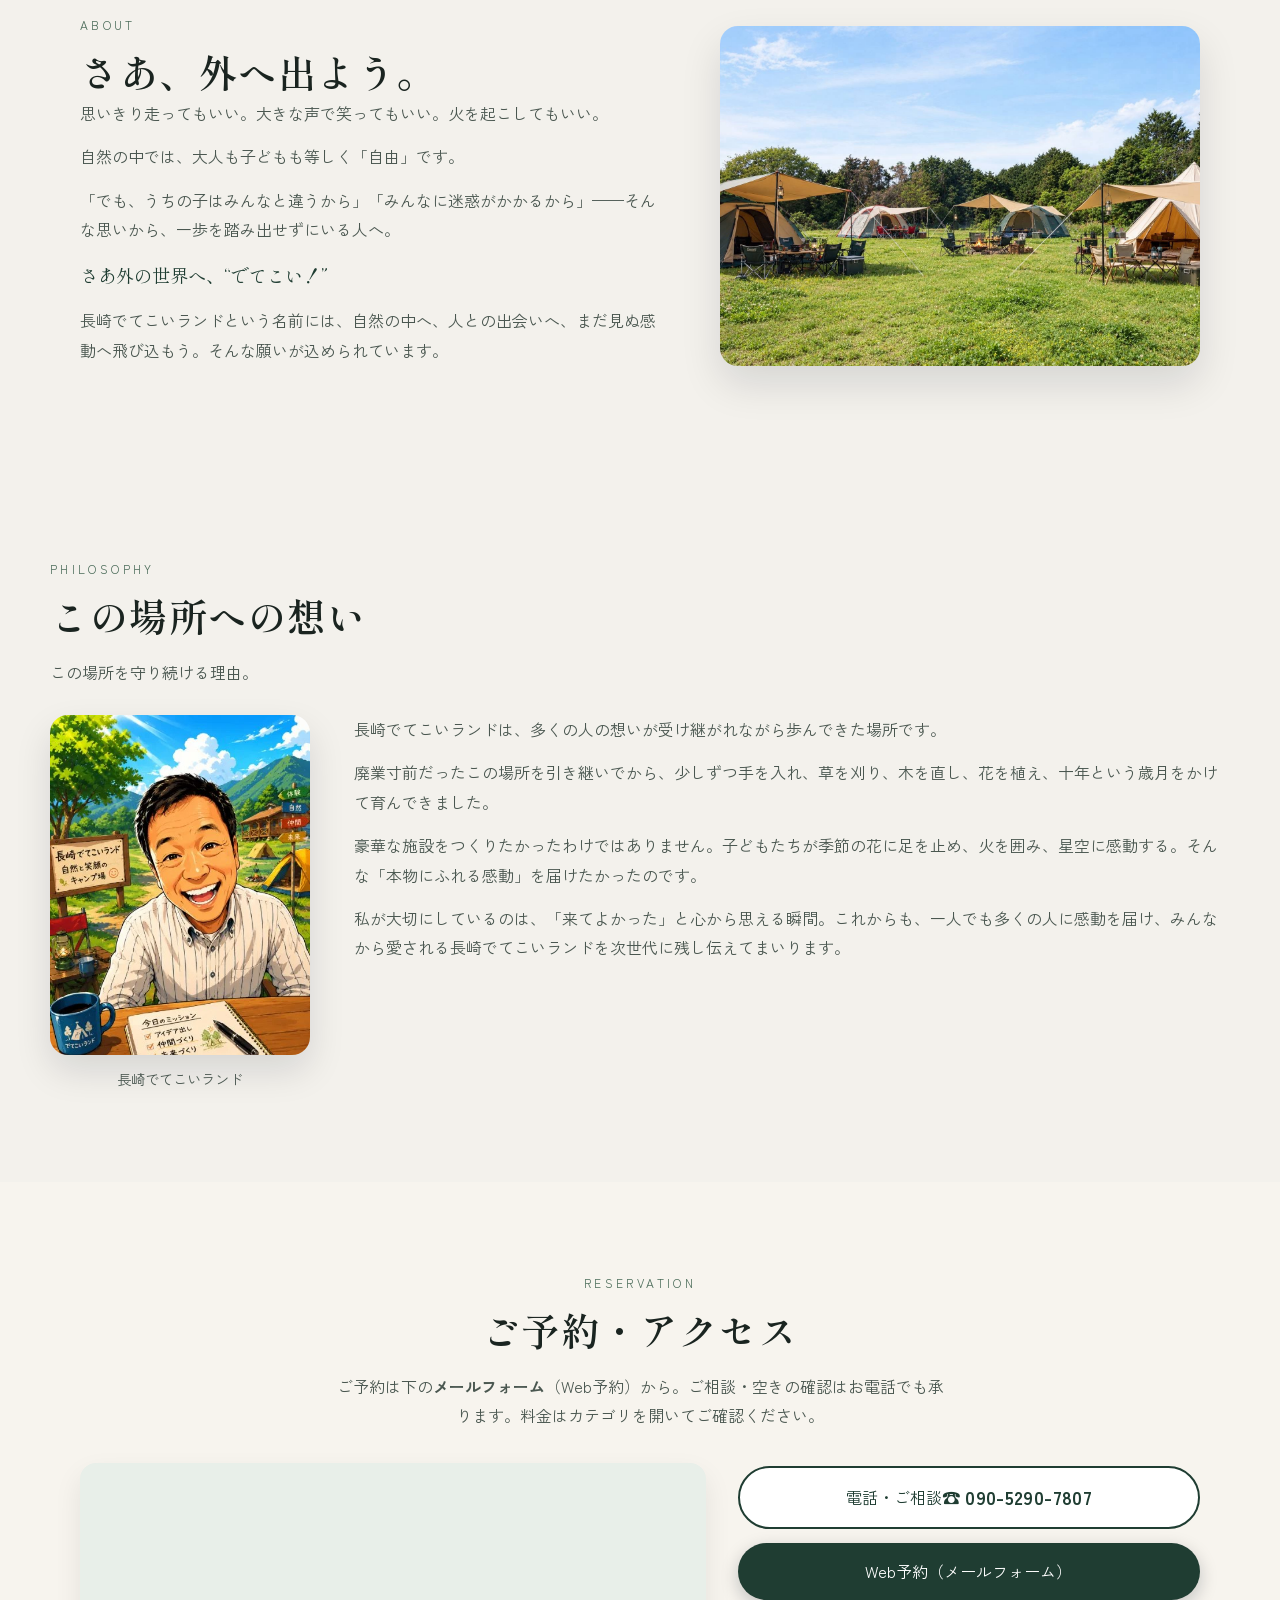
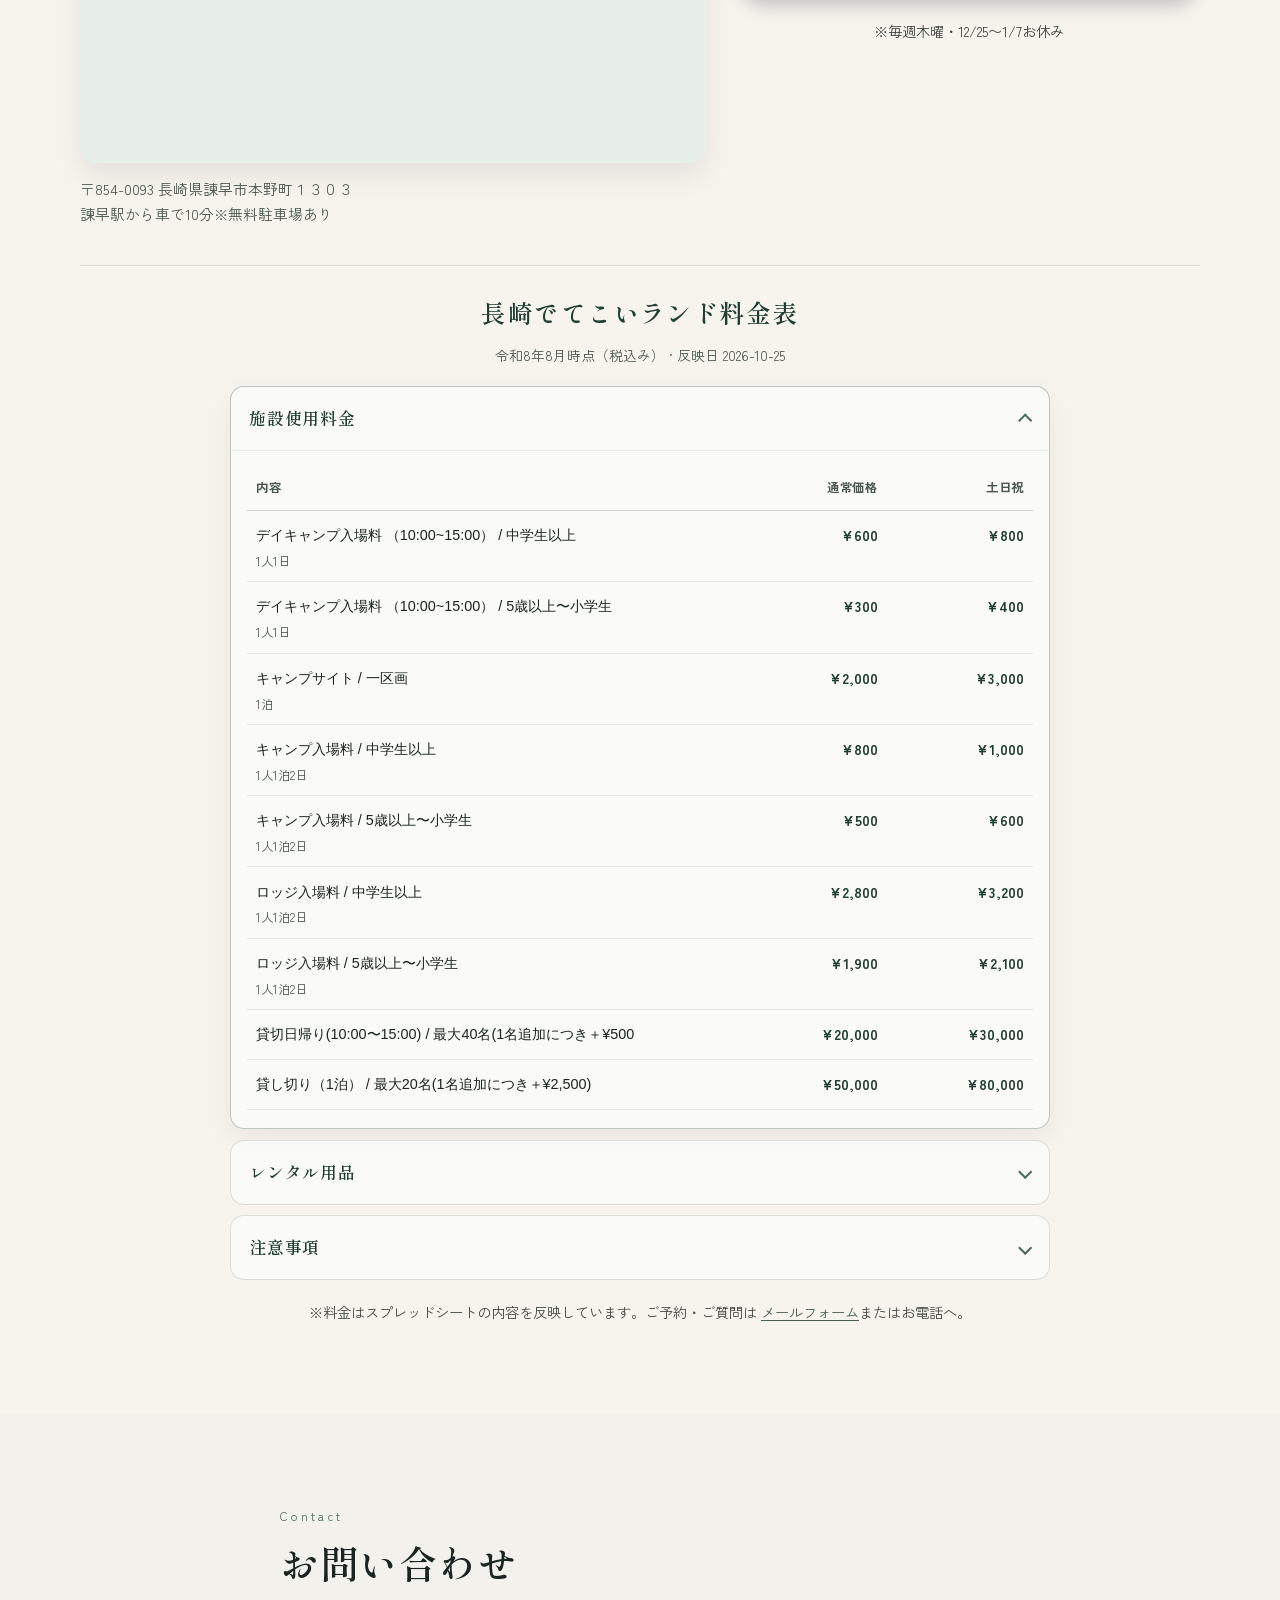
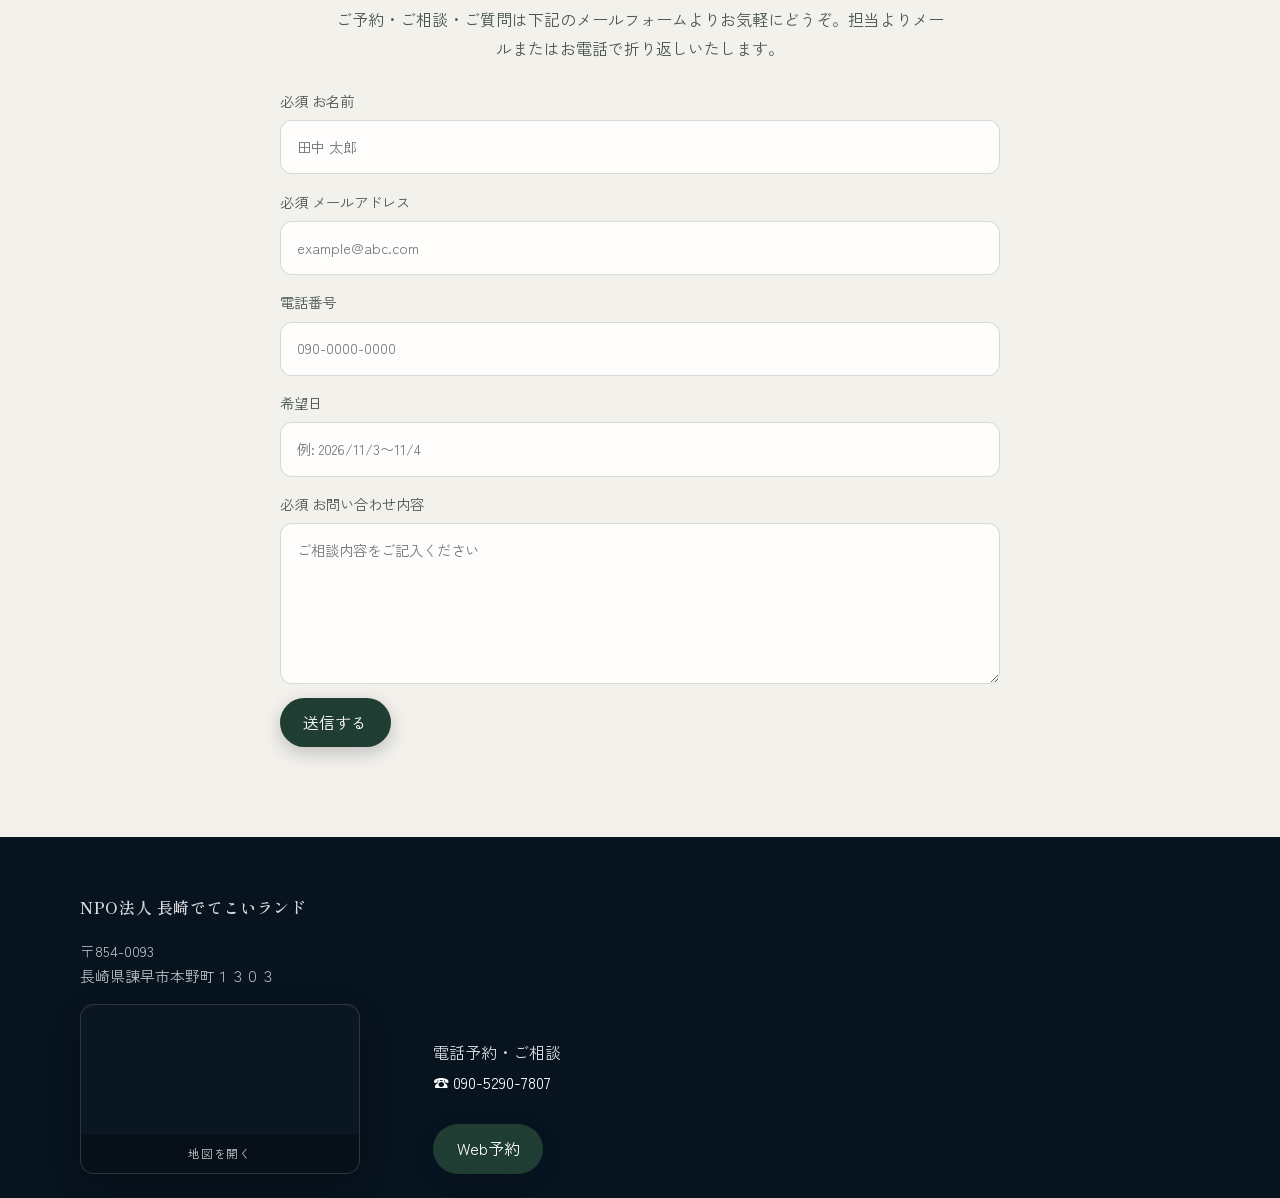
==== commit 10bc33d0: "Use 通常価格 / 土日祝 labels; drop green/yellow legend Replace sheet color-chip column names in the pricing" ====
--- a/detekoi-land-mockup/index.html
+++ b/detekoi-land-mockup/index.html
@@ -304,12 +304,6 @@
           <div class="pricing__head">
             <h3 class="pricing__title" data-pricing-title>料金表</h3>
             <p class="pricing__meta" data-pricing-meta></p>
-            <p class="pricing__legend" data-pricing-legend hidden>
-              <span class="pricing__swatch pricing__swatch--green">グリーン</span>
-              <span>通常料金</span>
-              <span class="pricing__swatch pricing__swatch--yellow">イエロー</span>
-              <span>土日祝・連休</span>
-            </p>
           </div>
           <div class="pricing__accordion" data-pricing-accordion id="booking"></div>
           <p class="note pricing__foot">
--- a/detekoi-land-mockup/styles.css
+++ b/detekoi-land-mockup/styles.css
@@ -525,37 +525,6 @@
   font-size: 0.86rem;
   color: var(--soft);
 }
-.pricing__legend {
-  margin: 0.85rem auto 0;
-  display: inline-flex;
-  flex-wrap: wrap;
-  gap: 0.45rem 0.75rem;
-  align-items: center;
-  justify-content: center;
-  font-size: 0.82rem;
-  color: var(--soft);
-}
-.pricing__swatch {
-  display: inline-flex;
-  align-items: center;
-  justify-content: center;
-  min-height: 1.55rem;
-  padding: 0.15rem 0.65rem;
-  border-radius: 6px;
-  font-size: 0.75rem;
-  font-weight: 700;
-  letter-spacing: 0.04em;
-}
-.pricing__swatch--green {
-  background: rgba(74, 107, 88, 0.18);
-  color: var(--forest);
-  border: 1px solid rgba(31, 61, 50, 0.22);
-}
-.pricing__swatch--yellow {
-  background: rgba(196, 160, 72, 0.22);
-  color: #6b5420;
-  border: 1px solid rgba(166, 124, 82, 0.35);
-}
 .pricing__accordion {
   display: grid;
   gap: 0.65rem;
@@ -649,15 +618,11 @@
   font-variant-numeric: tabular-nums;
   font-weight: 700;
   text-align: right !important;
-}
-.pricing__yen--green { color: var(--forest); }
-.pricing__yen--yellow { color: #7a5f1c; }
-.pricing__table--rental .pricing__yen { color: var(--forest); }
-.pricing__note {
-  margin: 0.85rem 0 0;
-  font-size: 0.84rem;
-  color: var(--soft);
-  line-height: 1.65;
+  color: var(--forest);
+}
+.pricing__table thead th:nth-child(2),
+.pricing__table thead th:nth-child(3) {
+  text-align: right;
 }
 .pricing__notes {
   margin: 0.85rem 0 0;
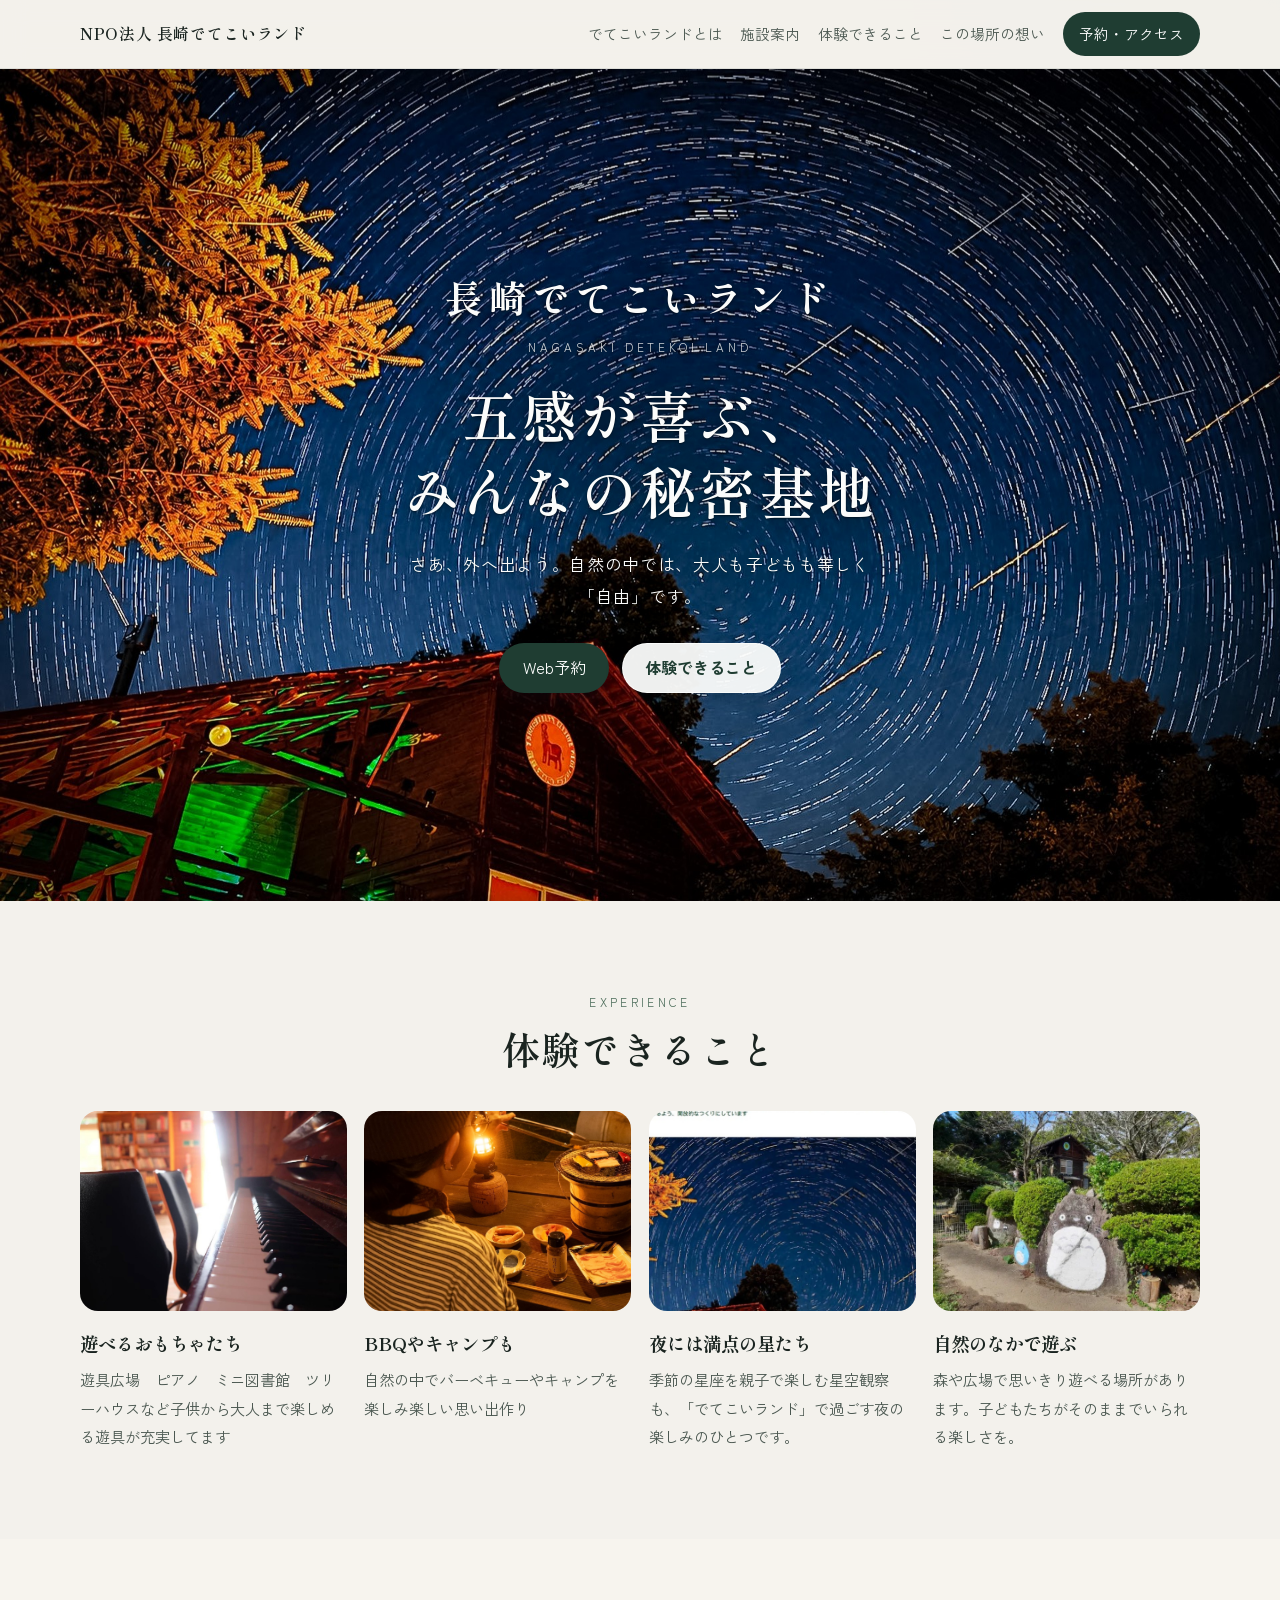
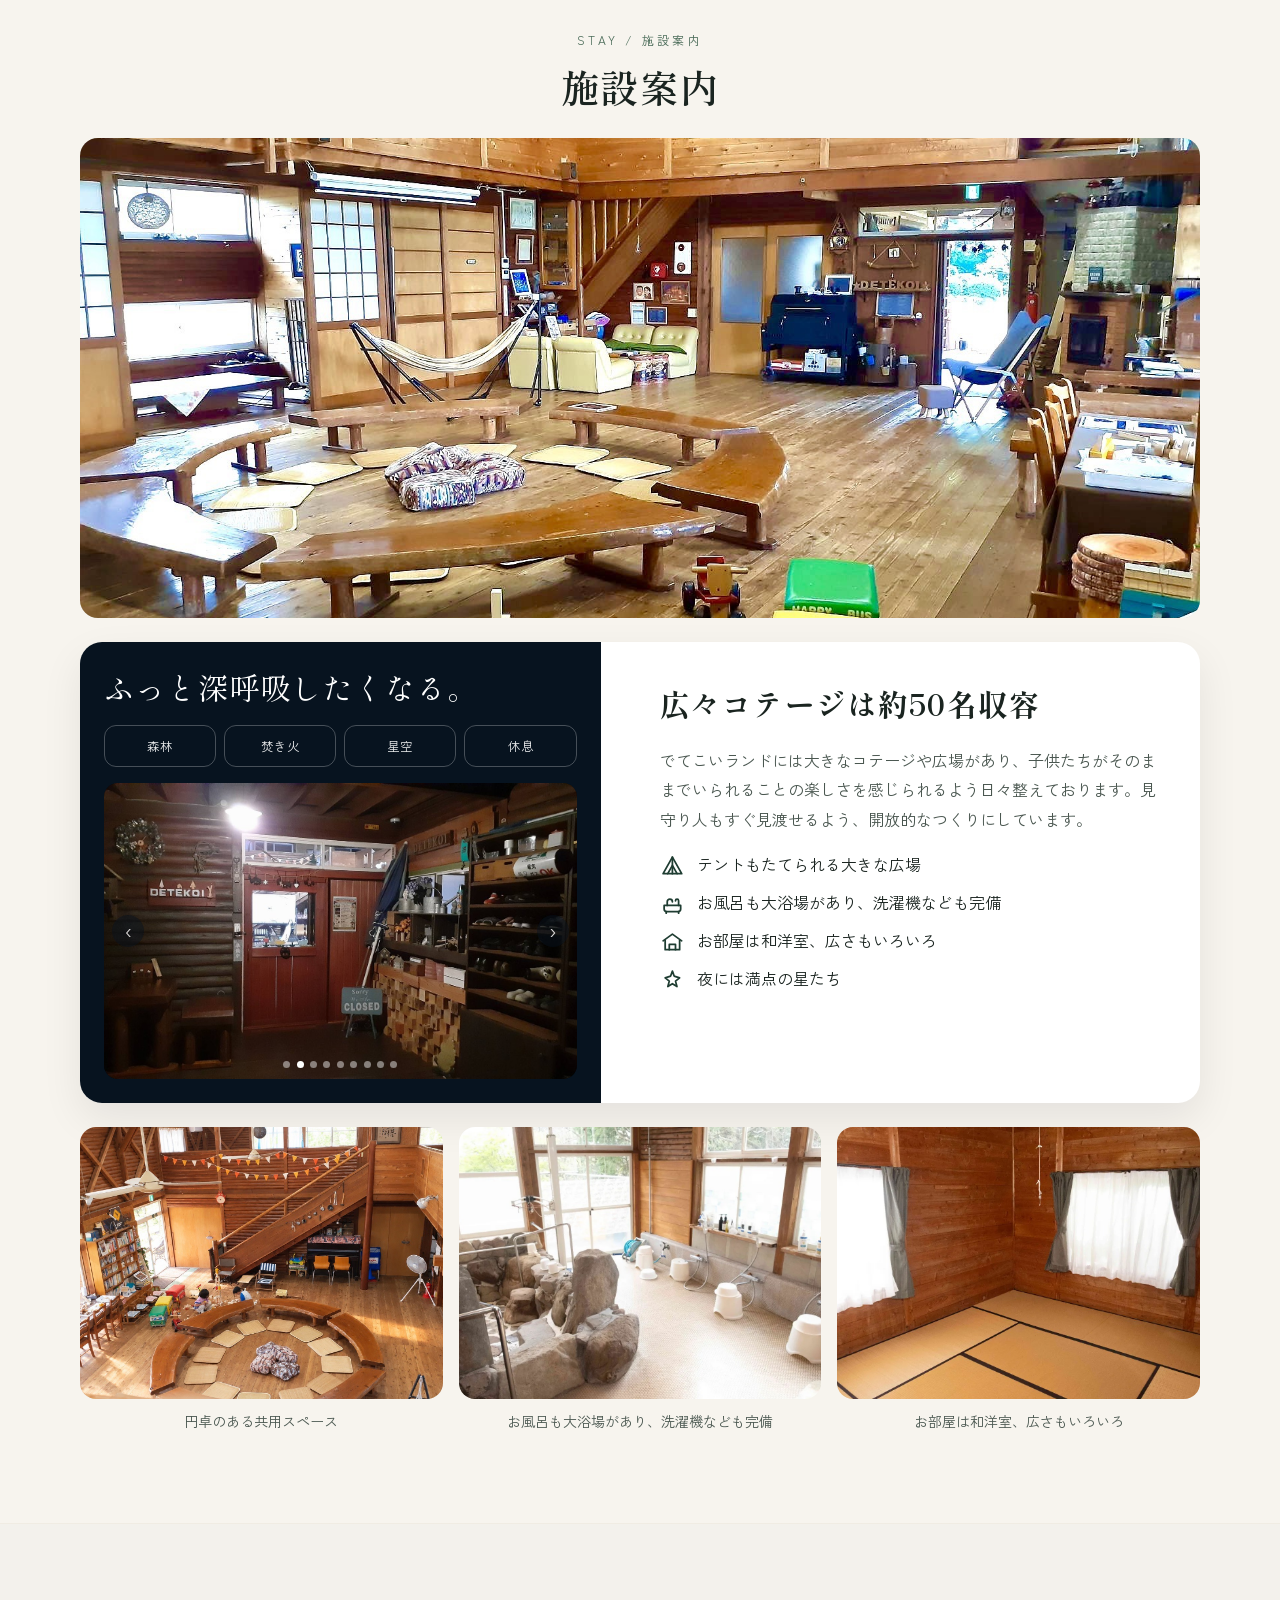
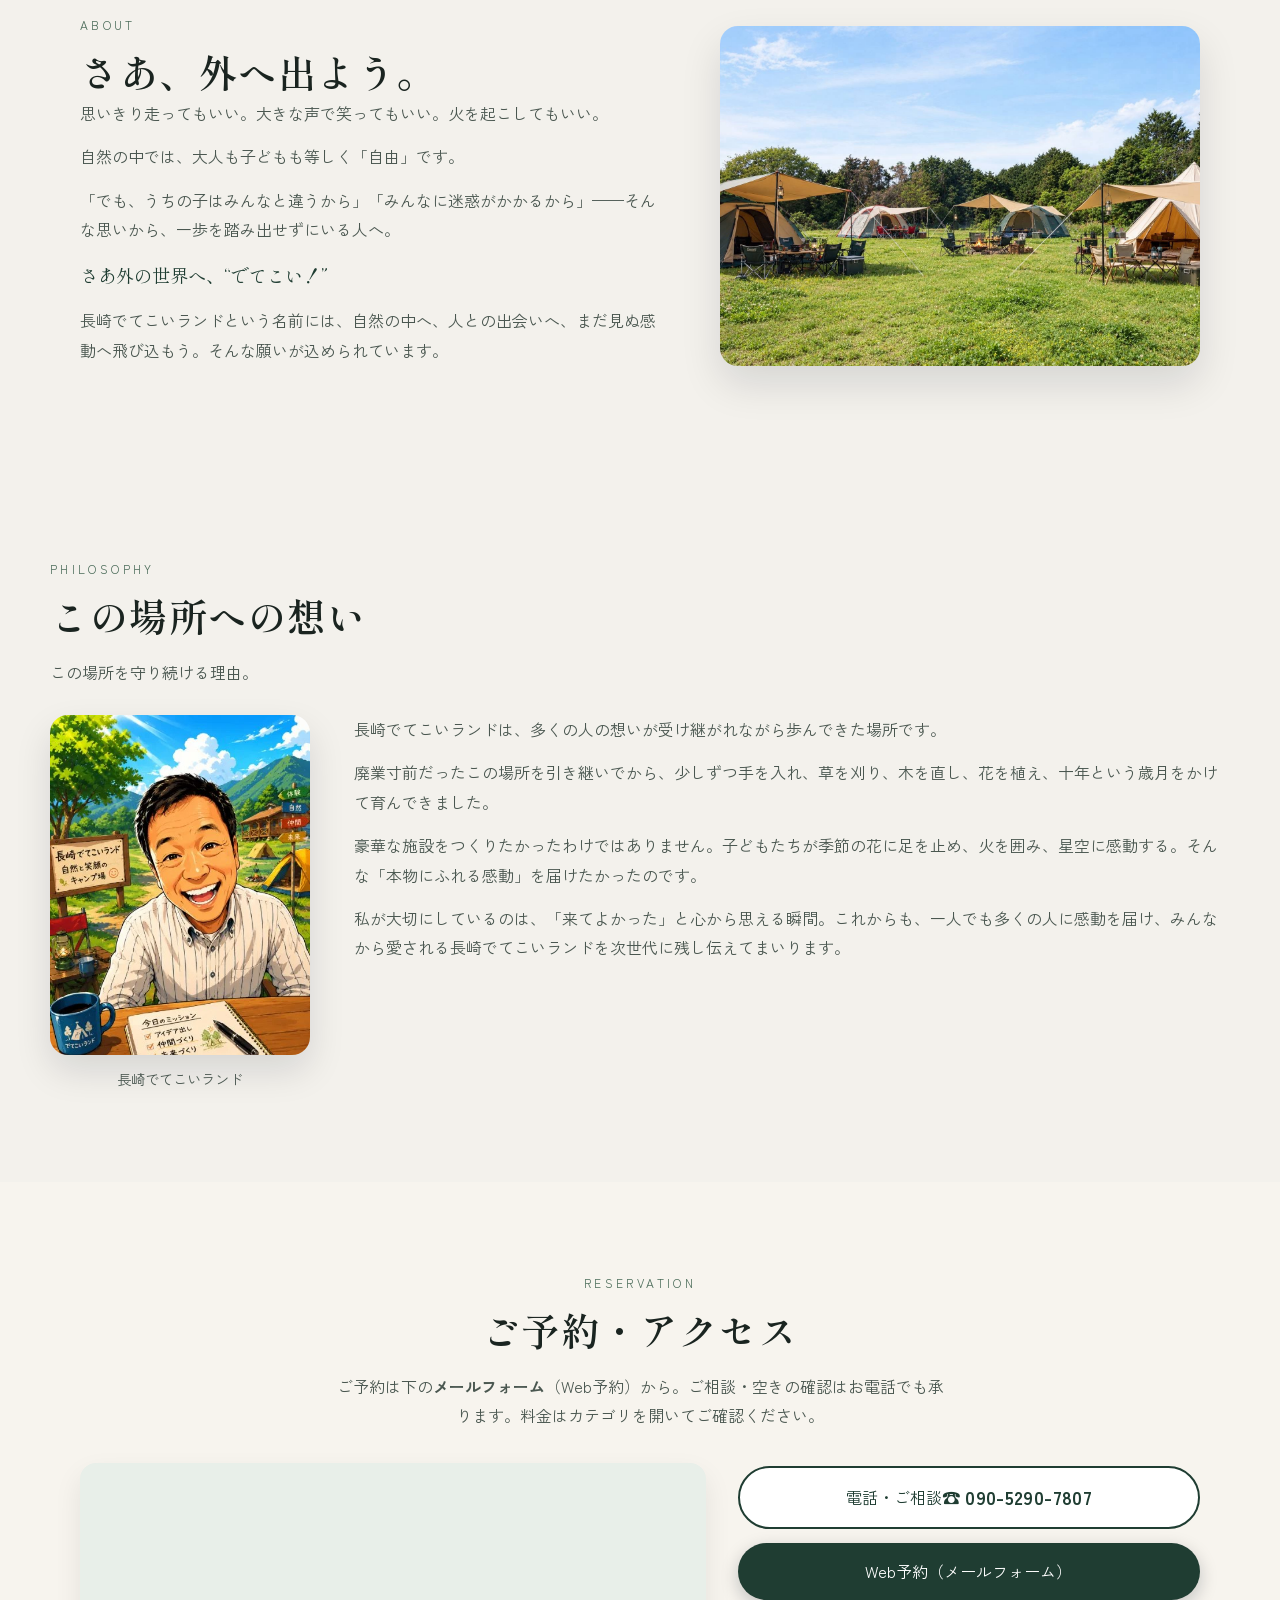
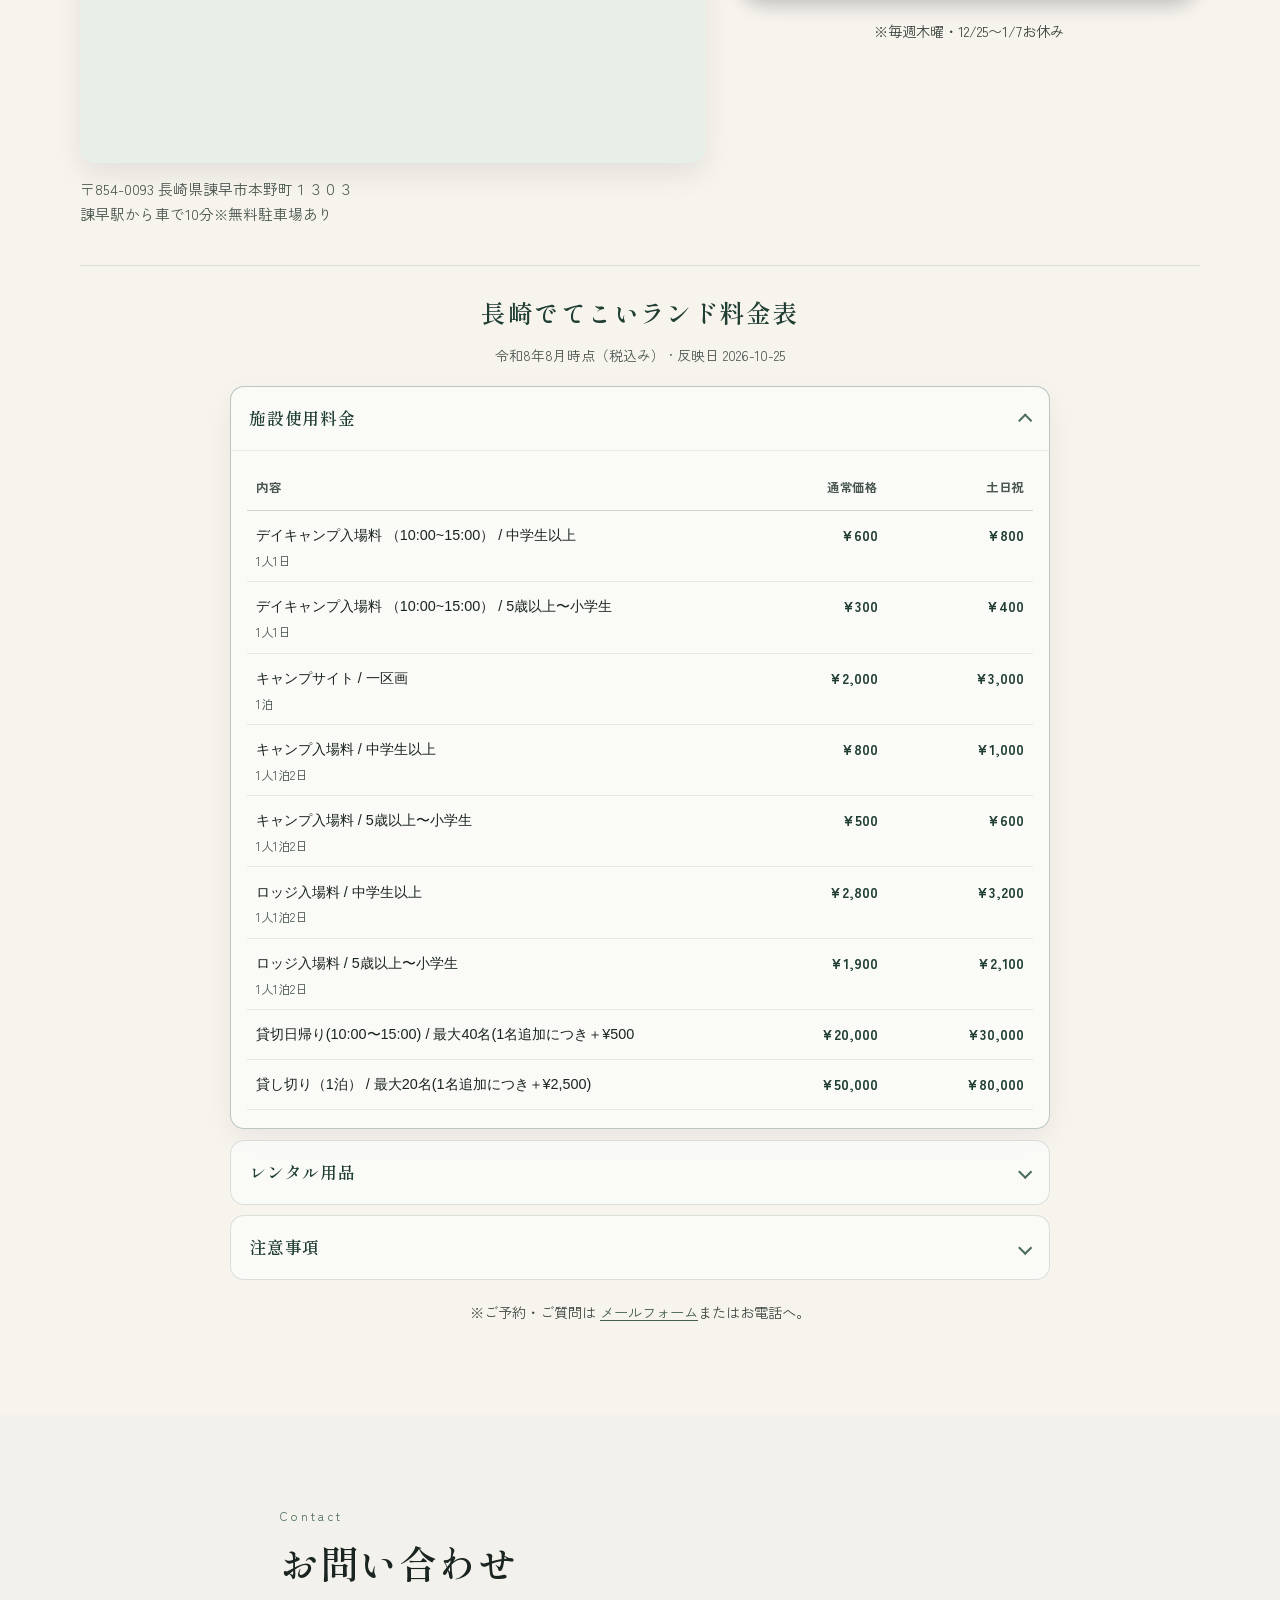
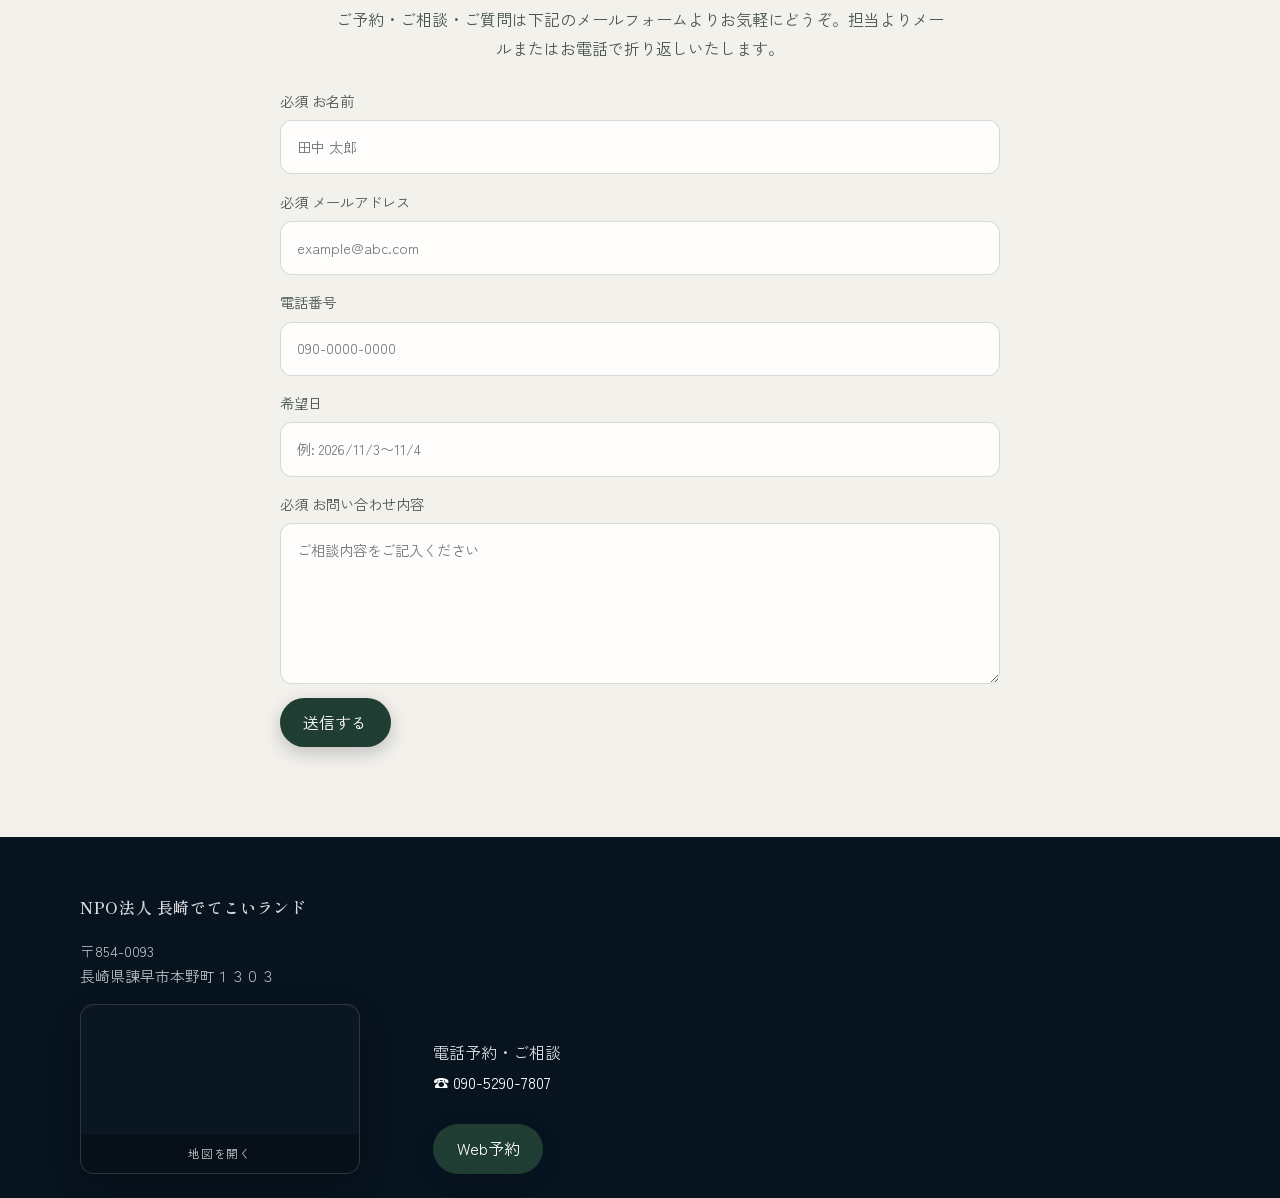
==== commit efef46a9: "Drop spreadsheet mention from pricing footnote Keep only the reservation guidance pointing to the ma" ====
--- a/detekoi-land-mockup/index.html
+++ b/detekoi-land-mockup/index.html
@@ -307,7 +307,7 @@
           </div>
           <div class="pricing__accordion" data-pricing-accordion id="booking"></div>
           <p class="note pricing__foot">
-            ※料金はスプレッドシートの内容を反映しています。ご予約・ご質問は
+            ※ご予約・ご質問は
             <a href="#contact">メールフォーム</a>またはお電話へ。
           </p>
         </div>
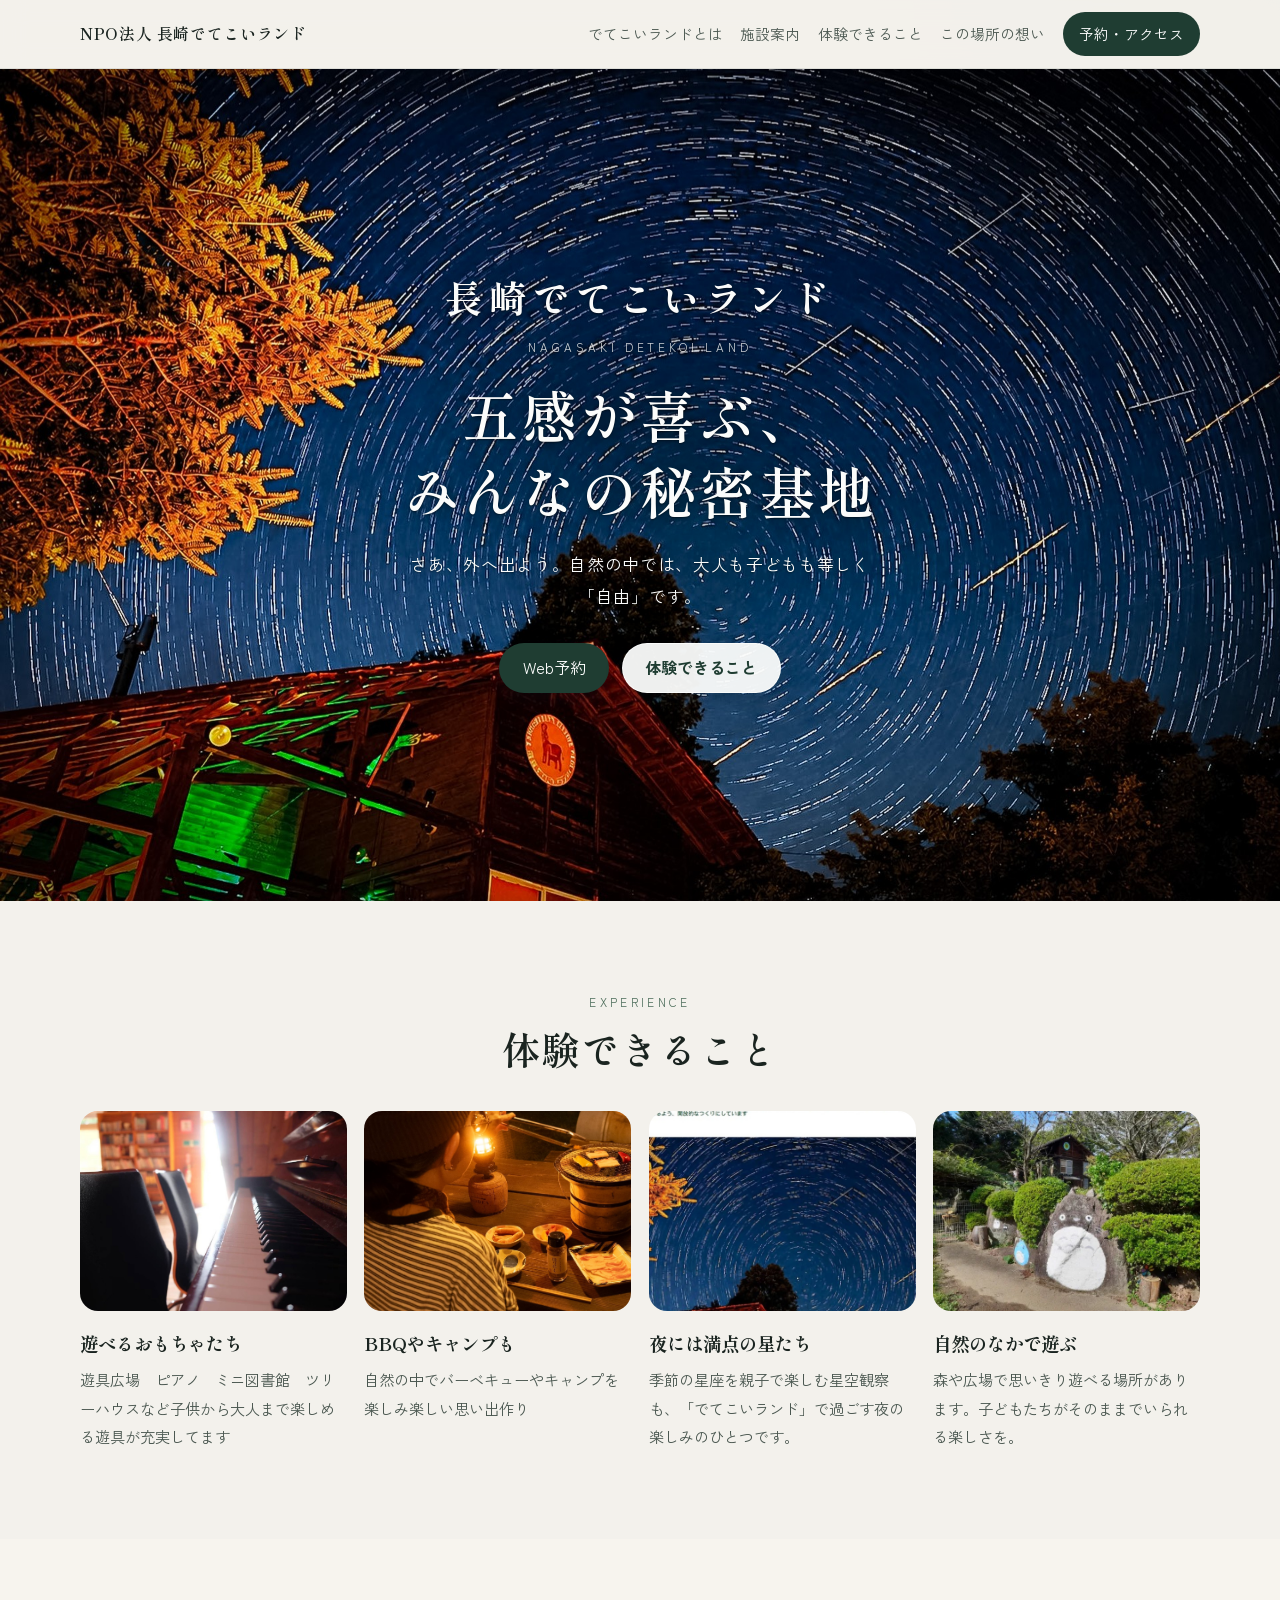
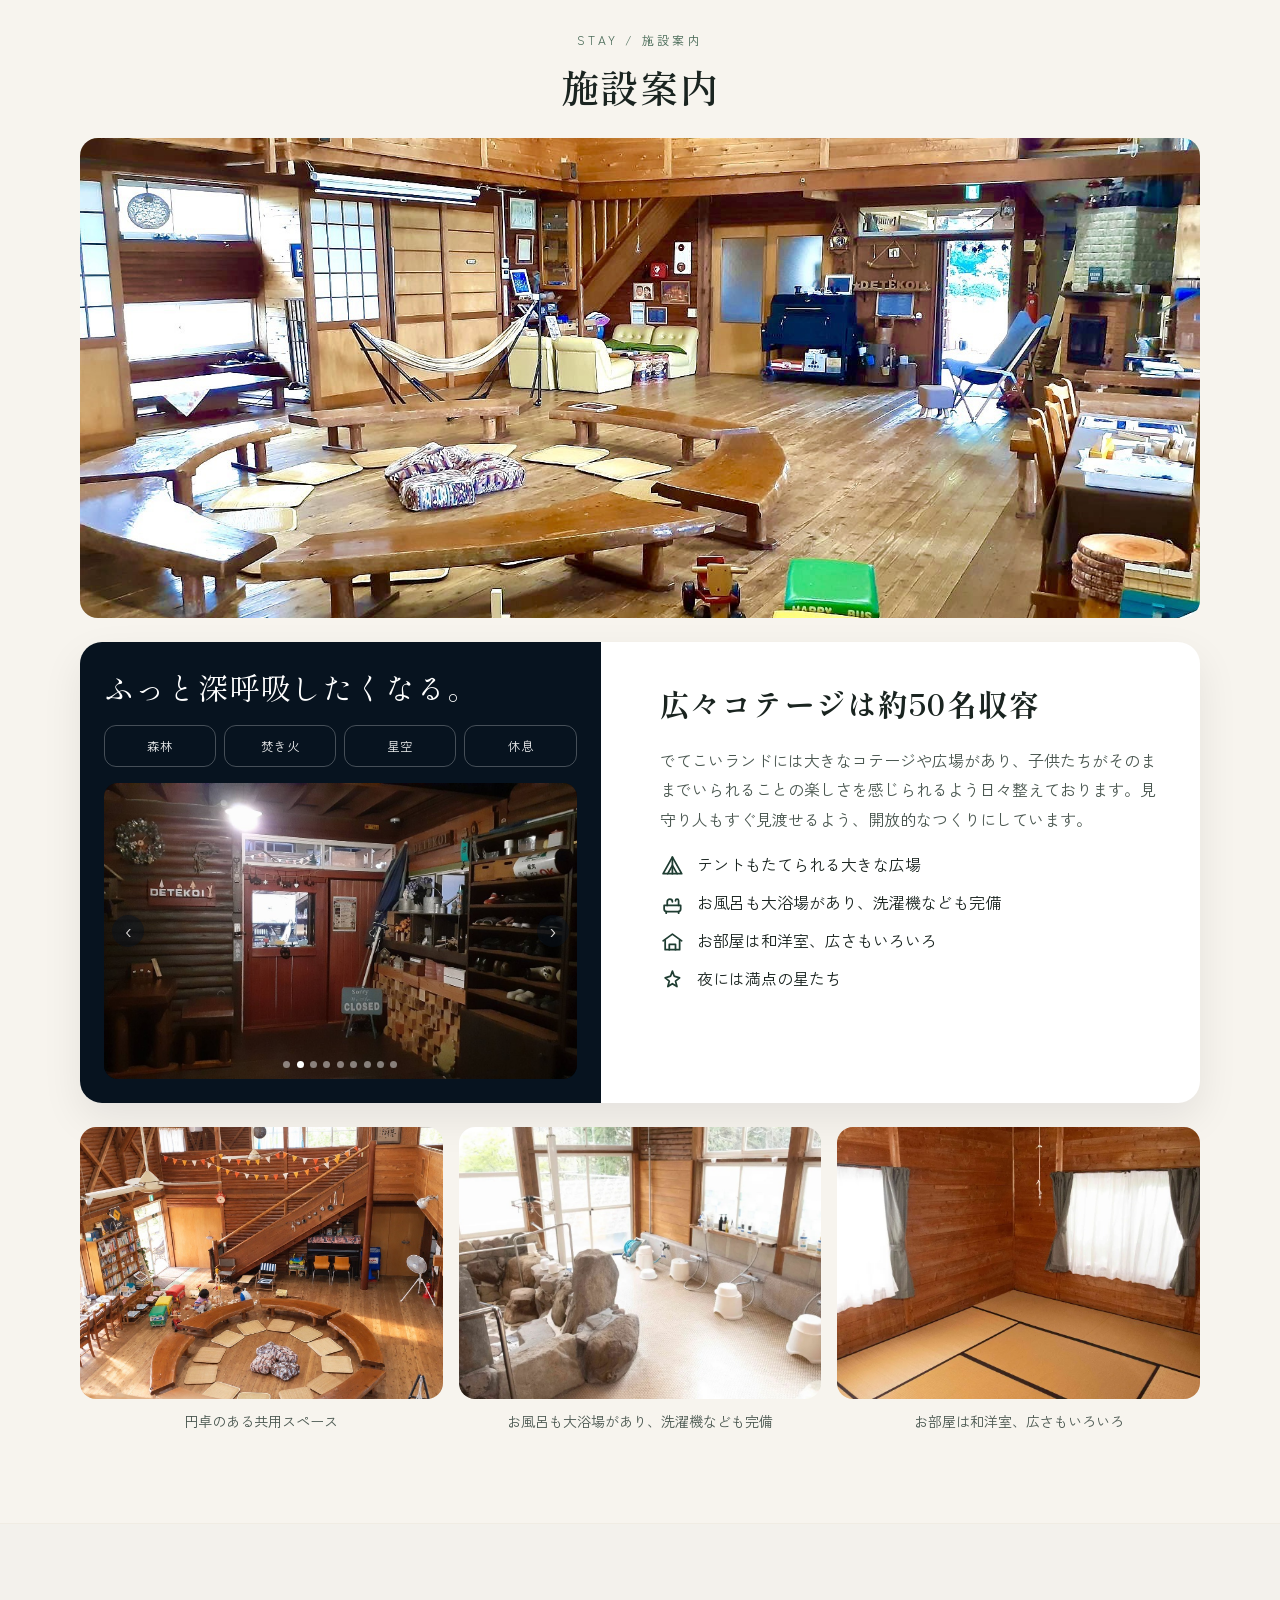
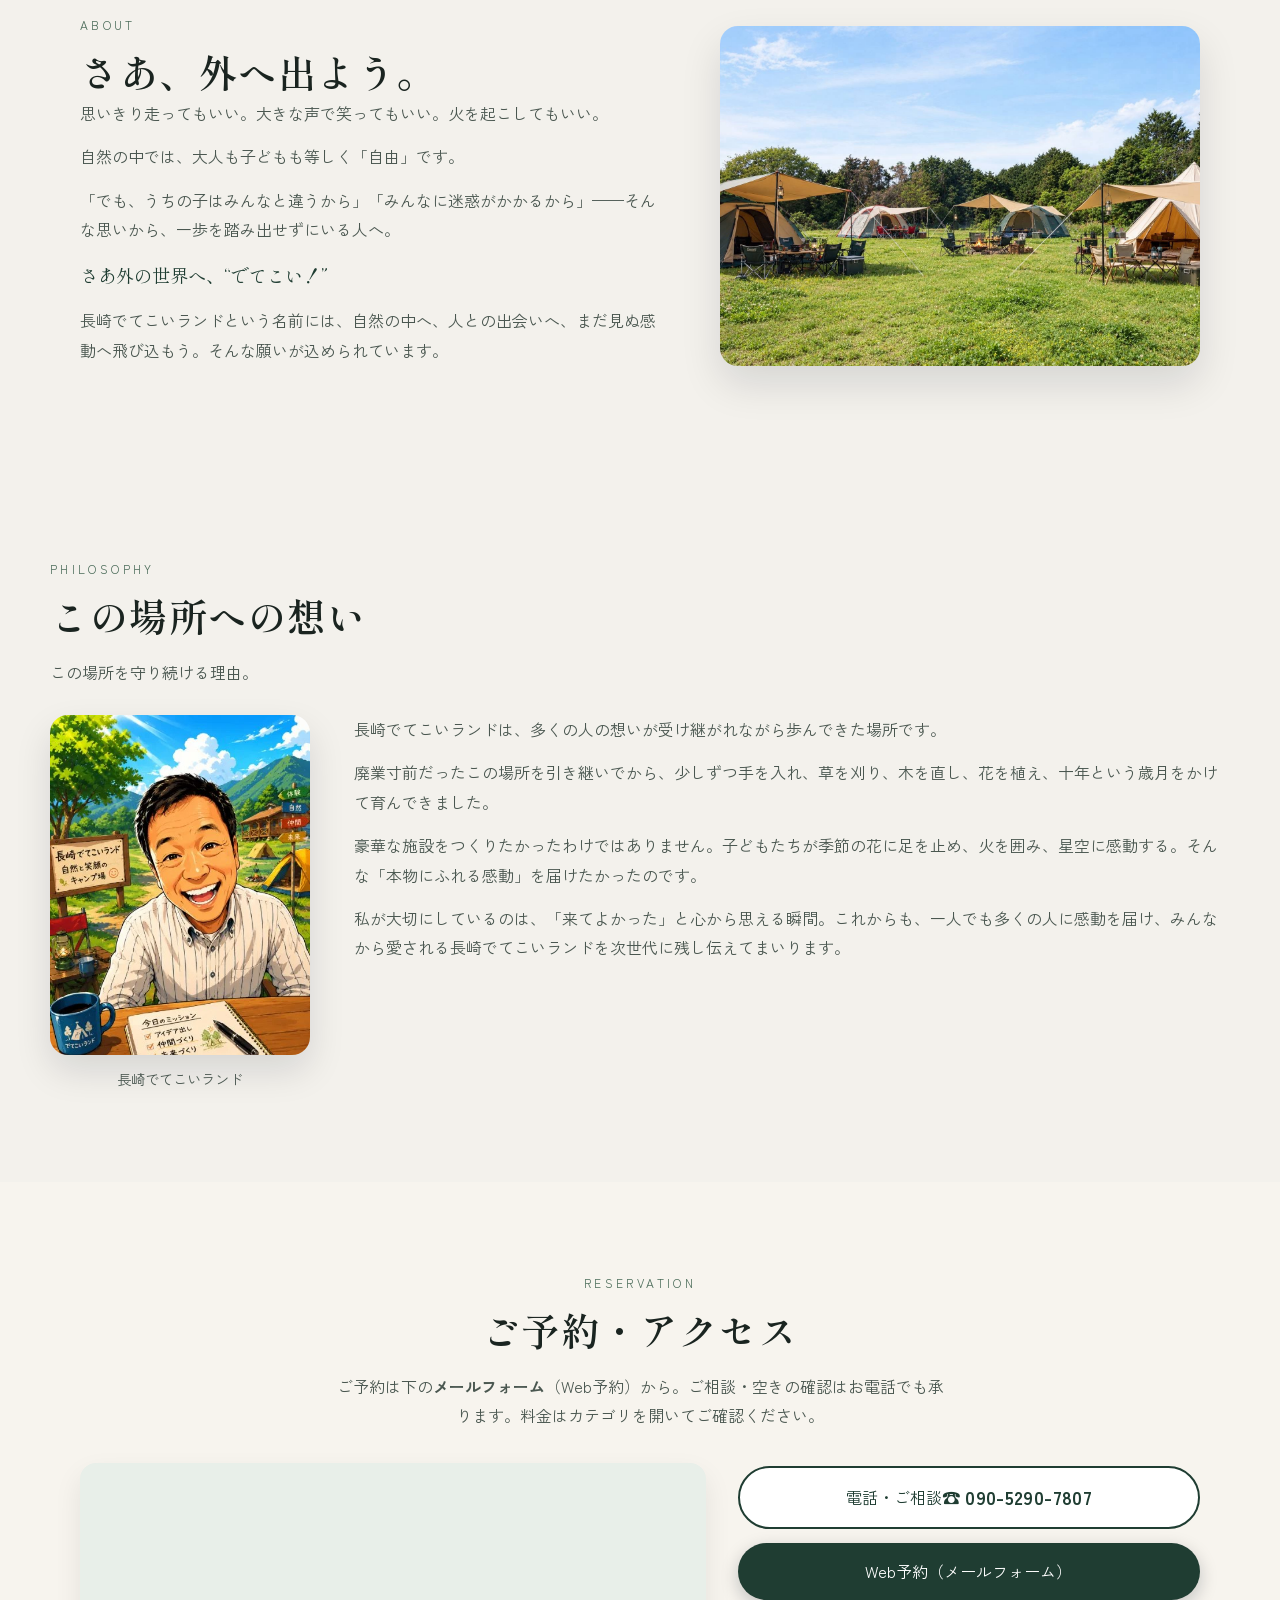
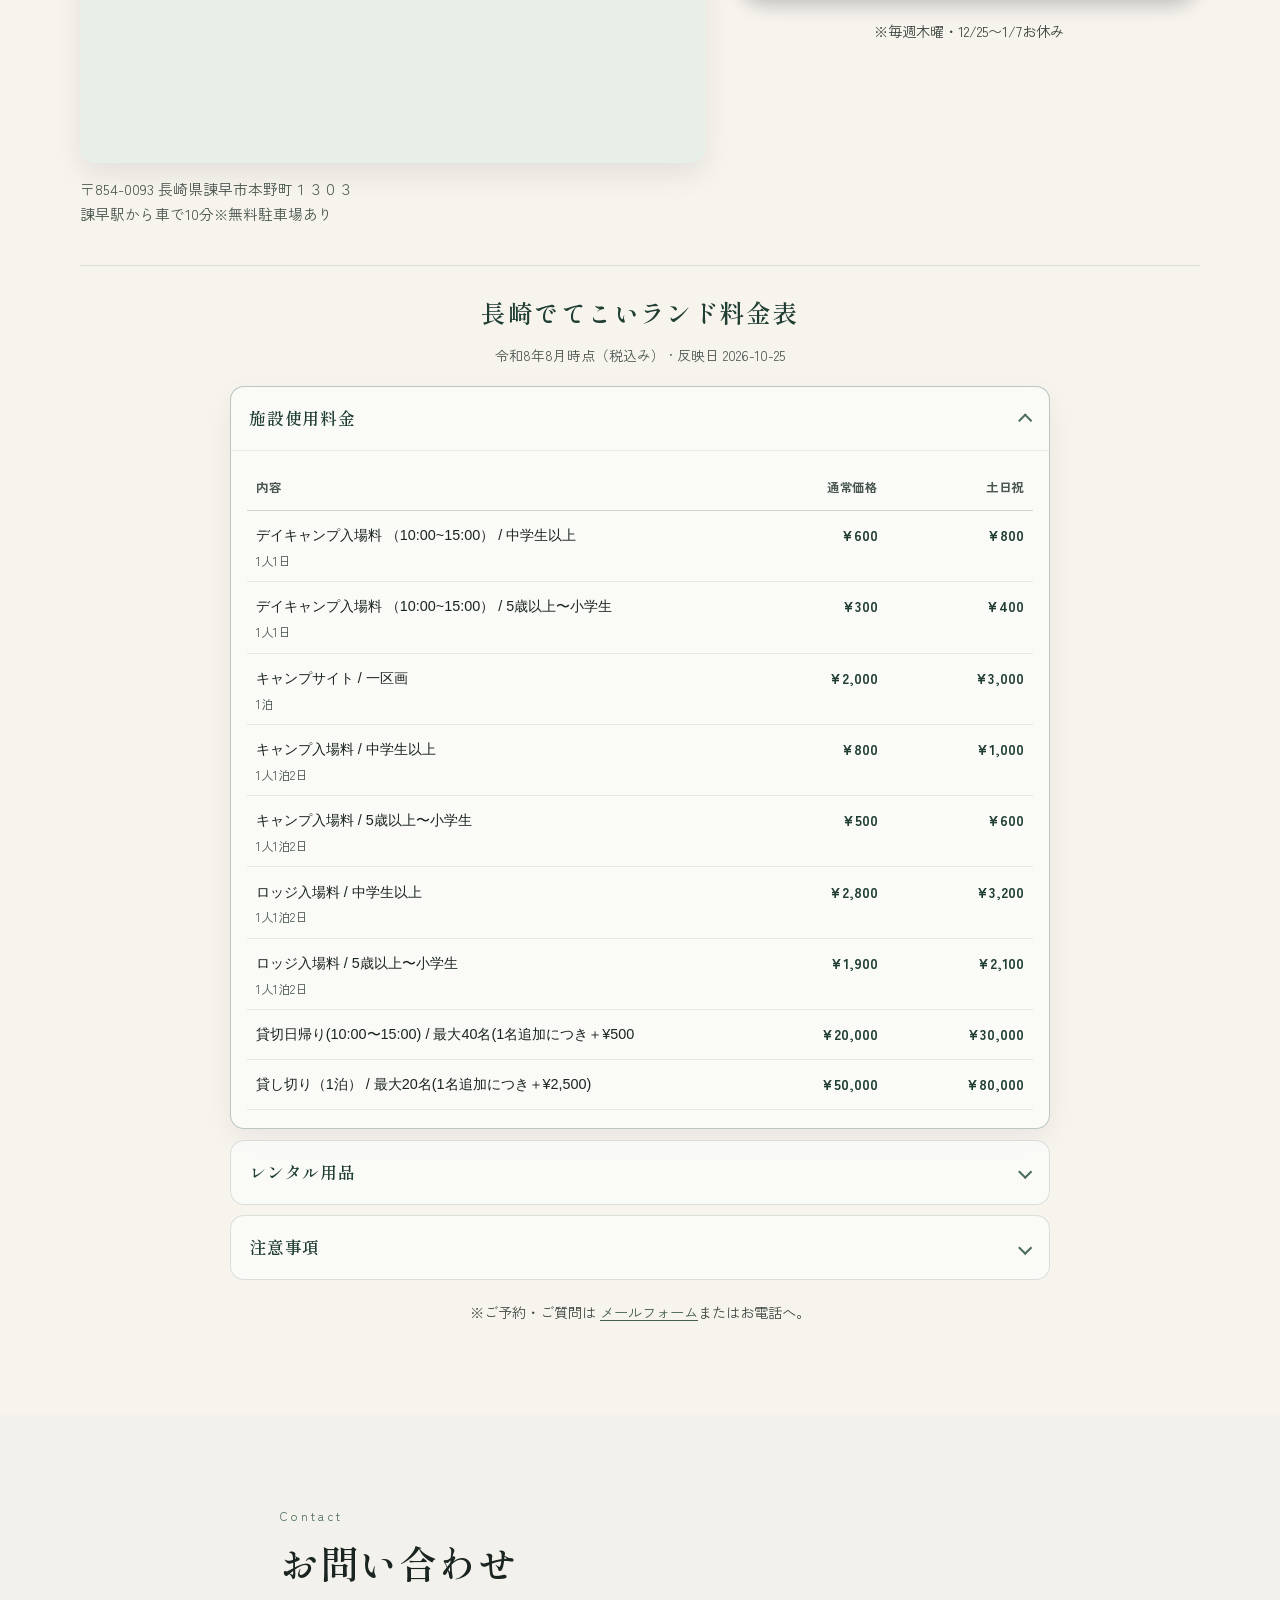
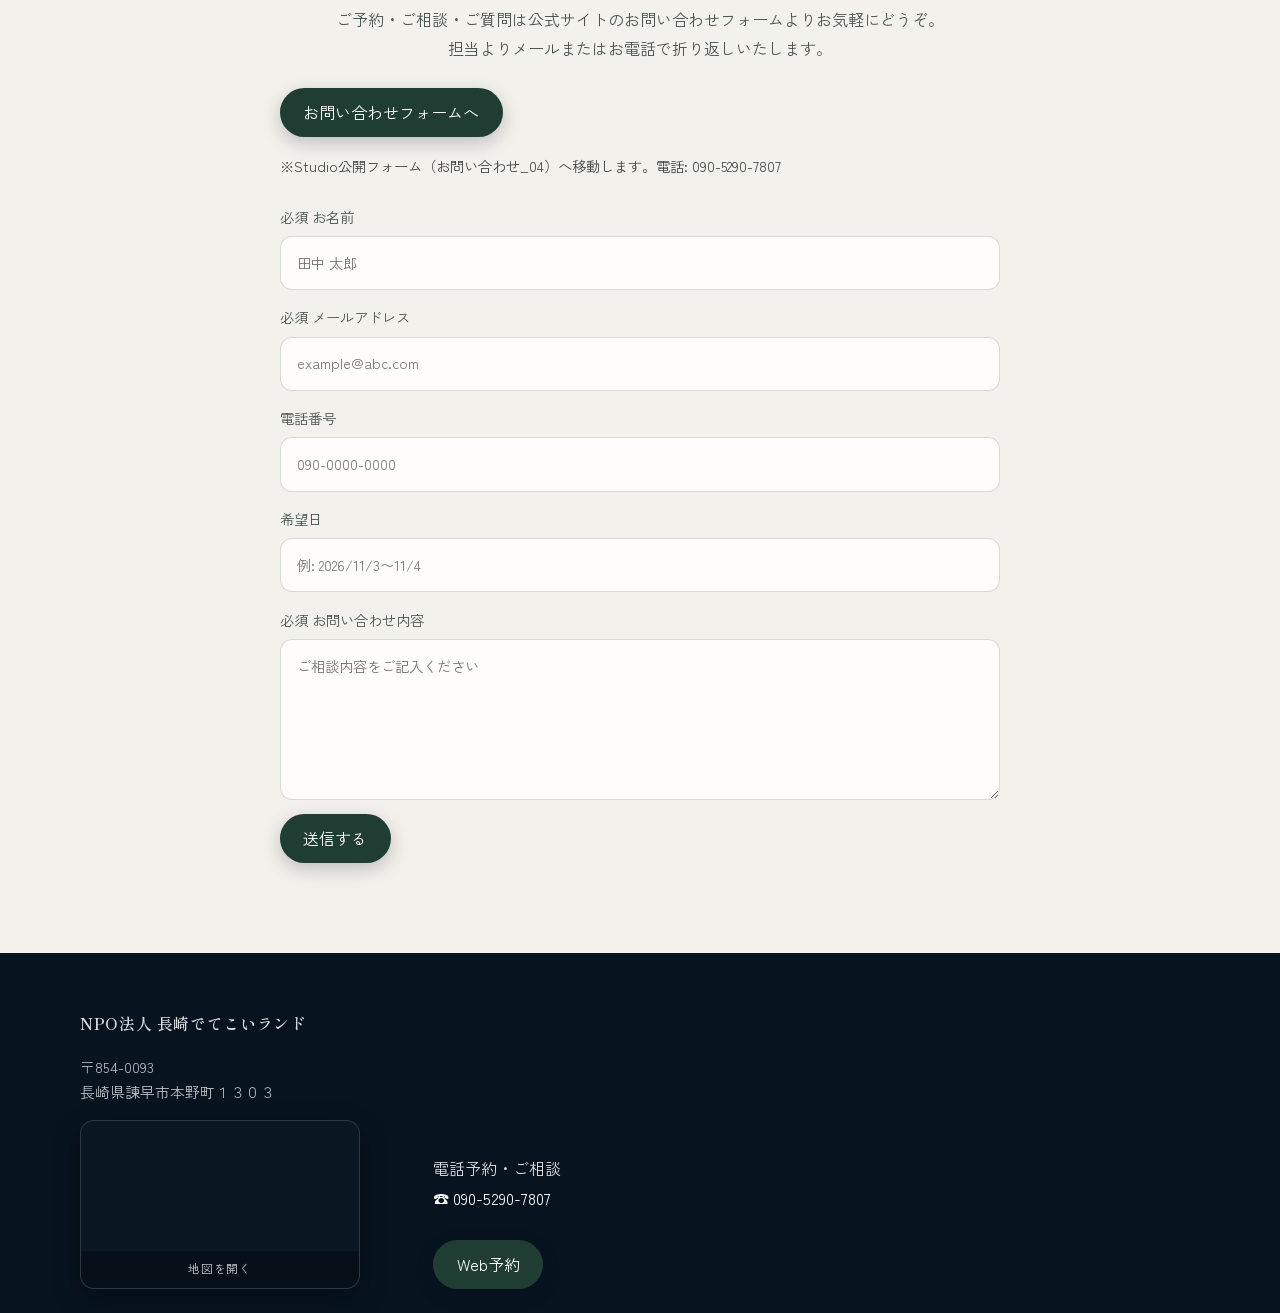
==== commit 0e4373c4: "Fix contact submit blocked by mockup iframe overlay. Break Web予約 CTAs out to apex #contact with targ" ====
--- a/detekoi-land-mockup/index.html
+++ b/detekoi-land-mockup/index.html
@@ -108,7 +108,7 @@
         <p class="hero__catch hero__reveal" data-reveal-delay="1">五感が喜ぶ、<br />みんなの秘密基地</p>
         <p class="hero__support hero__reveal" data-reveal-delay="2">さあ、外へ出よう。自然の中では、大人も子どもも等しく「自由」です。</p>
         <div class="hero__actions hero__reveal" data-reveal-delay="3">
-          <a class="btn btn--solid" href="#contact">Web予約</a>
+          <a class="btn btn--solid" href="https://detekoiland-nagasaki.jp/#contact" target="_top" rel="noopener" data-studio-form-link>Web予約</a>
           <a class="btn btn--hero-secondary" href="#services">体験できること</a>
         </div>
       </div>
@@ -295,7 +295,7 @@
             <a class="btn btn--outline reserve-phone" href="tel:09052907807">
               電話・ご相談<br /><strong>☎ 090-5290-7807</strong>
             </a>
-            <a class="btn btn--solid reserve-web" href="#contact">Web予約（メールフォーム）</a>
+            <a class="btn btn--solid reserve-web" href="https://detekoiland-nagasaki.jp/#contact" target="_top" rel="noopener" data-studio-form-link>Web予約（メールフォーム）</a>
             <p class="note reserve-holiday">※毎週木曜・12/25〜1/7お休み</p>
           </div>
         </div>
@@ -308,19 +308,30 @@
           <div class="pricing__accordion" data-pricing-accordion id="booking"></div>
           <p class="note pricing__foot">
             ※ご予約・ご質問は
-            <a href="#contact">メールフォーム</a>またはお電話へ。
+            <a href="https://detekoiland-nagasaki.jp/#contact" target="_top" rel="noopener" data-studio-form-link>メールフォーム</a>またはお電話へ。
           </p>
         </div>
       </div>
     </section>
 
-    <!-- CONTACT (in-page on Variant B — Web予約 stays on B) -->
+    <!-- CONTACT → Studio native form (お問い合わせ_04) on parent #contact -->
     <section class="section" id="contact" data-reveal>
       <div class="wrap narrow">
         <p class="label">Contact</p>
         <h2>お問い合わせ</h2>
-        <p class="lede">ご予約・ご相談・ご質問は下記のメールフォームよりお気軽にどうぞ。担当よりメールまたはお電話で折り返しいたします。</p>
-        <form class="form" id="contact-form" name="お問い合わせ_B" action="#contact" method="get">
+        <p class="lede">ご予約・ご相談・ご質問は公式サイトのお問い合わせフォームよりお気軽にどうぞ。担当よりメールまたはお電話で折り返しいたします。</p>
+        <p class="contact-form-cta">
+          <a
+            class="btn btn--solid"
+            href="https://detekoiland-nagasaki.jp/#contact"
+            target="_top"
+            rel="noopener"
+            data-studio-form-link
+          >お問い合わせフォームへ</a>
+        </p>
+        <p class="note">※Studio公開フォーム（お問い合わせ_04）へ移動します。電話: <a href="tel:09052907807">090-5290-7807</a></p>
+        <!-- Standalone Pages fallback (only used when not embedded) -->
+        <form class="form" id="contact-form" name="お問い合わせ_B" action="#contact" method="get" hidden data-pages-only-form>
           <label>
             必須 お名前
             <input type="text" name="name" placeholder="田中 太郎" required autocomplete="name" />
@@ -372,7 +383,7 @@
       </div>
       <div class="footer__contact">
         <p>電話予約・ご相談<br /><a href="tel:09052907807">☎ 090-5290-7807</a></p>
-        <a class="btn btn--solid" href="#contact">Web予約</a>
+        <a class="btn btn--solid" href="https://detekoiland-nagasaki.jp/#contact" target="_top" rel="noopener" data-studio-form-link>Web予約</a>
       </div>
     </div>
   </footer>
--- a/detekoi-land-mockup/styles.css
+++ b/detekoi-land-mockup/styles.css
@@ -685,12 +685,40 @@
 .contact-form-cta { margin: 1.5rem 0 0; }
 .contact-form-cta .btn { display: inline-flex; }
 
-.form { margin-top: 1.5rem; display: grid; gap: .9rem; }
+.form { position: relative; margin-top: 1.5rem; display: grid; gap: .9rem; }
 .form label { display: grid; gap: .35rem; font-size: .9rem; color: var(--soft); }
 .form input, .form textarea {
   border: 1px solid rgba(31,61,50,.18); border-radius: 12px; padding: .8rem 1rem; background: rgba(255,255,255,.85);
 }
 .form .btn { justify-self: start; }
+.form__honey {
+  position: absolute;
+  left: -10000px;
+  width: 1px;
+  height: 1px;
+  opacity: 0;
+  overflow: hidden;
+  pointer-events: none;
+}
+.form__status {
+  margin: 0;
+  padding: .75rem 1rem;
+  border-radius: 12px;
+  font-size: .92rem;
+  line-height: 1.6;
+}
+.form__status--pending {
+  background: rgba(31, 61, 50, .08);
+  color: var(--ink, #1f3d32);
+}
+.form__status--ok {
+  background: rgba(6, 179, 103, .12);
+  color: #0b5c38;
+}
+.form__status--err {
+  background: rgba(176, 52, 40, .1);
+  color: #8a2a22;
+}
 
 .footer { background: var(--night-deep); color: rgba(251,252,251,.86); padding: 2.5rem 0 1.5rem; }
 .footer__inner {
